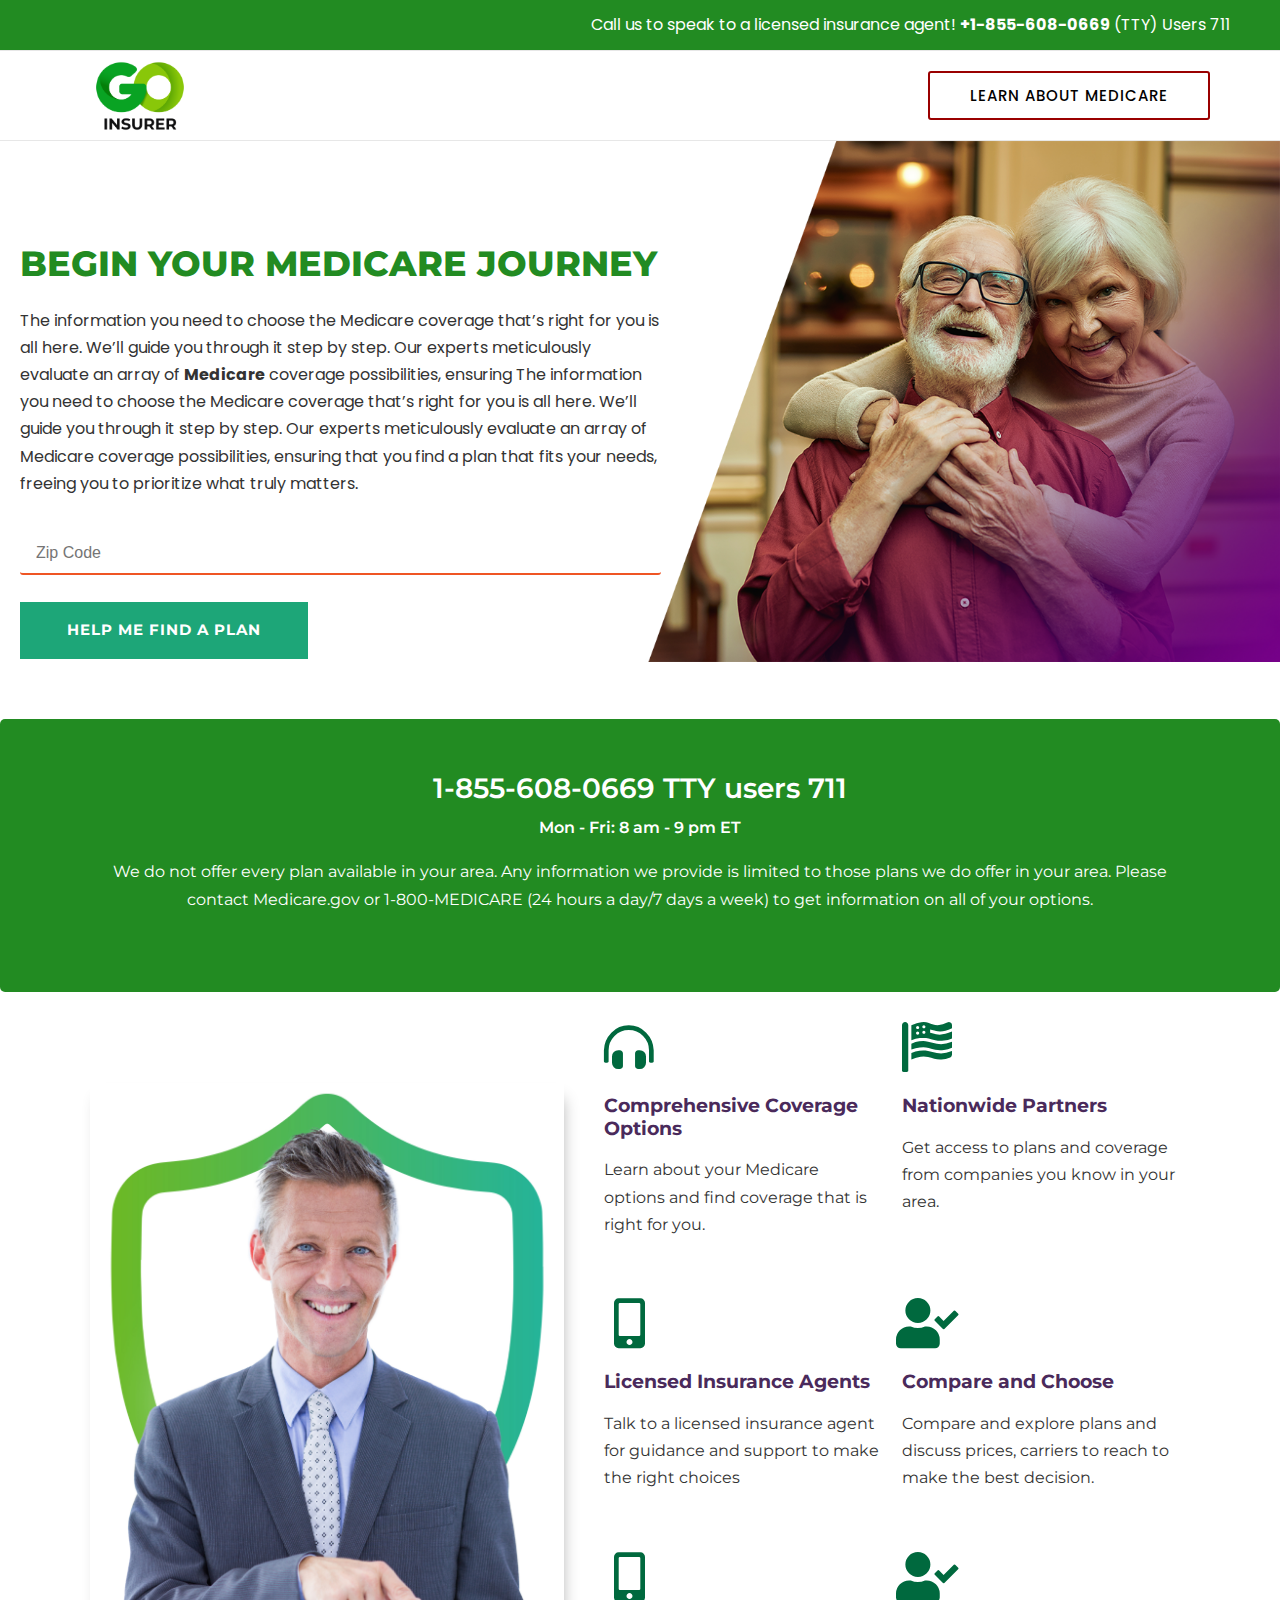
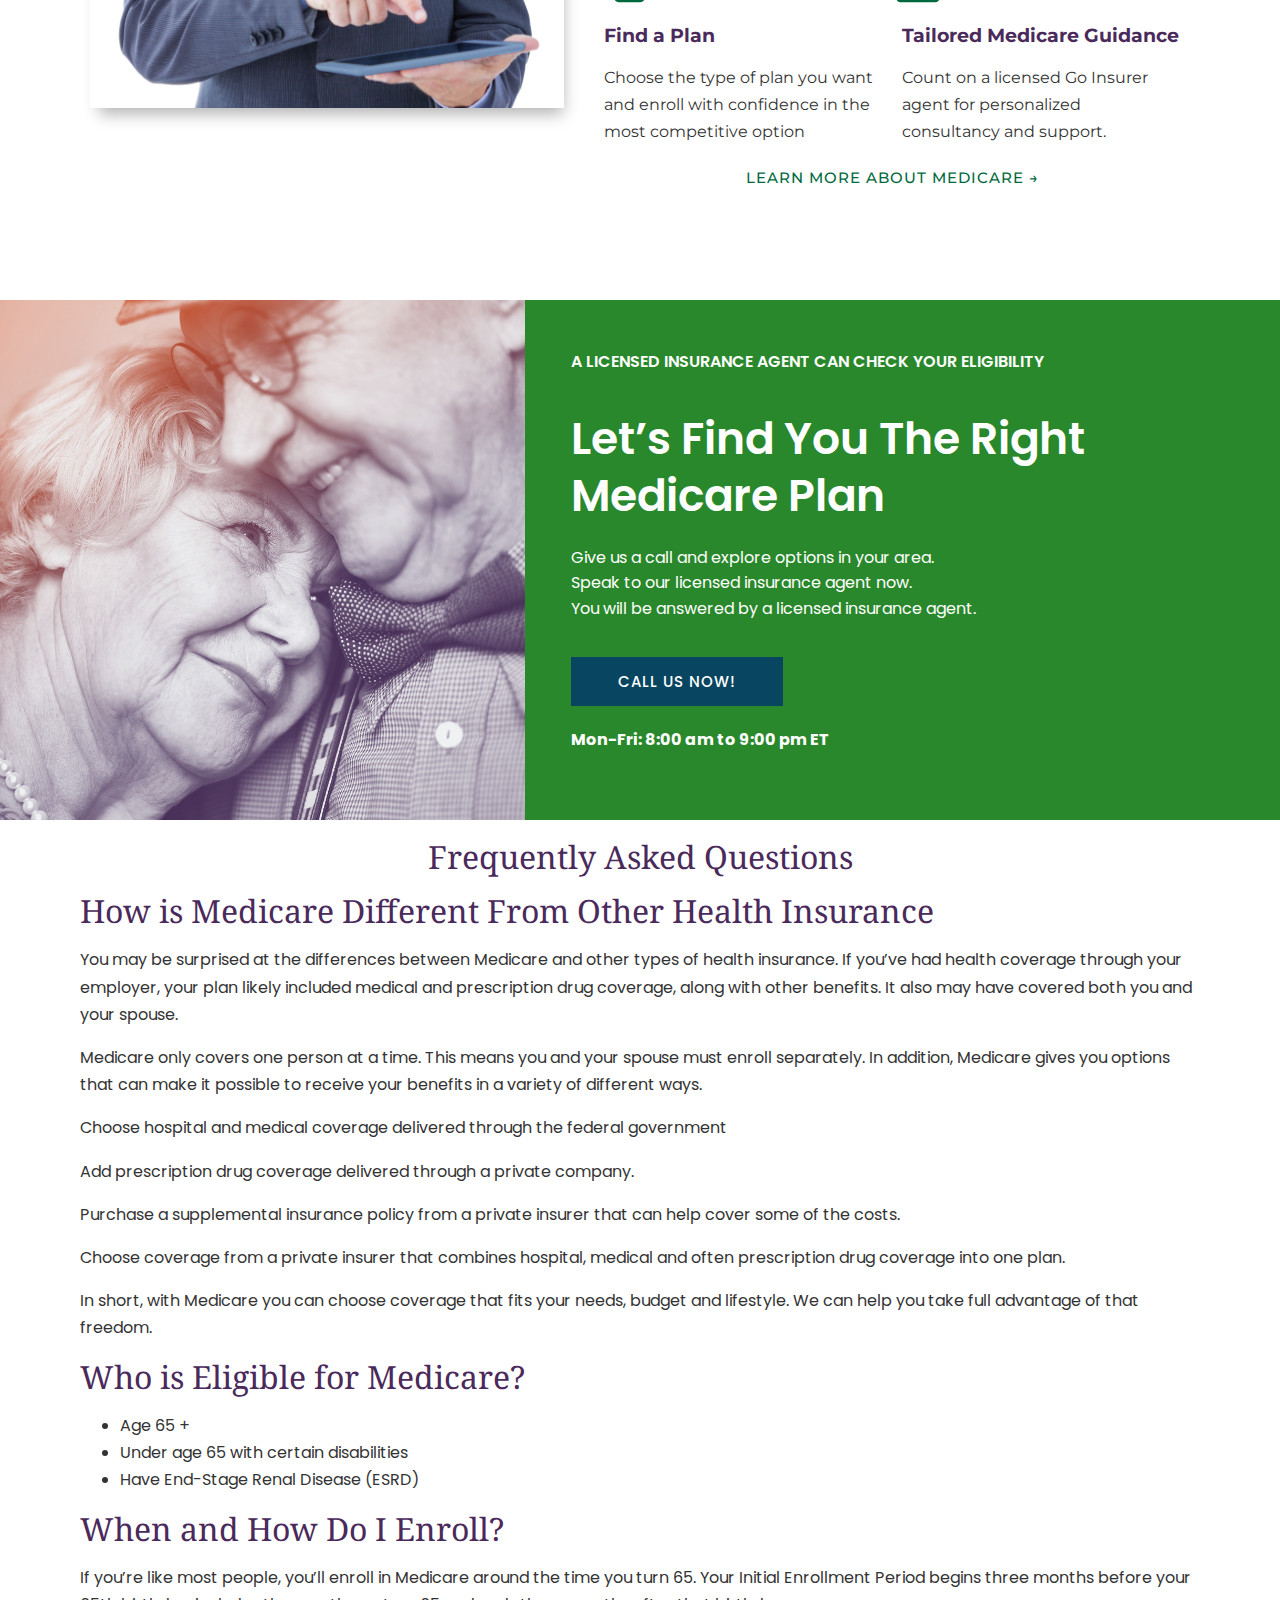
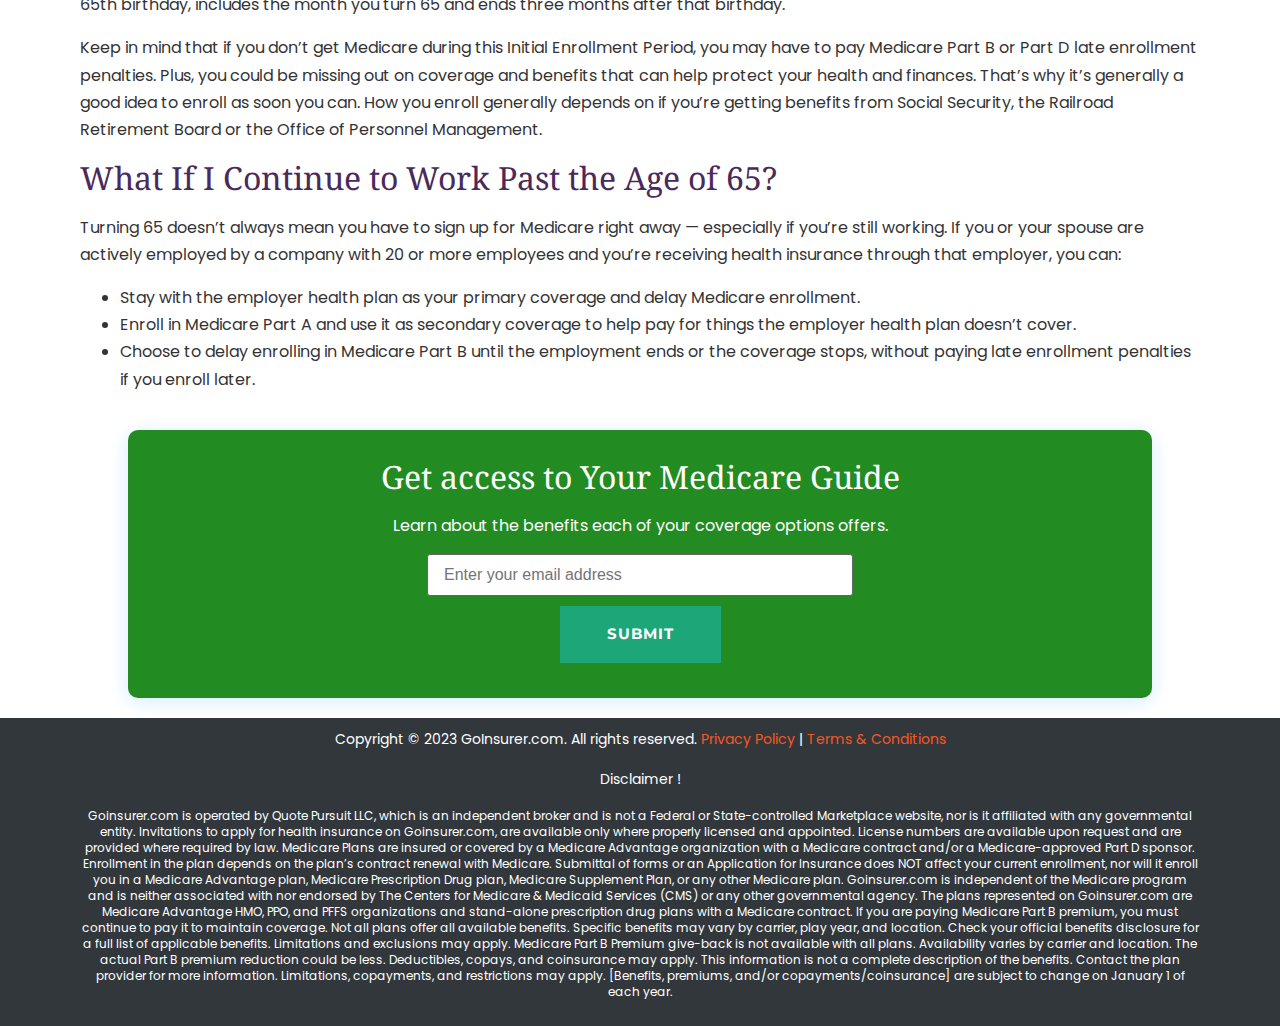
==== index.html @ 1f4acd98 "Go insurer website final version" ====
<!DOCTYPE html>
<html lang="en-US">

<meta http-equiv="content-type" content="text/html;charset=UTF-8" />

<head>
	<meta charset="UTF-8" />
	<meta name="viewport" content="width=device-width, initial-scale=1" />

	<title>GoInsurer.com</title>
	<meta name='robots' content='max-image-preview:large' />

	<style>
		img.wp-smiley,
		img.emoji {
			display: inline !important;
			border: none !important;
			box-shadow: none !important;
			height: 1em !important;
			width: 1em !important;
			margin: 0 0.07em !important;
			vertical-align: -0.1em !important;
			background: none !important;
			padding: 0 !important;
		}
	</style>
	<link rel='stylesheet' id='wp-block-library-css'
		href='wp-includes/css/dist/block-library/style.min9b30.css?ver=6.3.1' media='all' />
	<style id='classic-theme-styles-inline-css'>
		/*! This file is auto-generated */
		.wp-block-button__link {
			color: #fff;
			background-color: #32373c;
			border-radius: 9999px;
			box-shadow: none;
			text-decoration: none;
			padding: calc(.667em + 2px) calc(1.333em + 2px);
			font-size: 1.125em
		}

		.wp-block-file__button {
			background: #32373c;
			color: #fff;
			text-decoration: none
		}
	</style>
	<style id='global-styles-inline-css'>
		body {
			--wp--preset--color--black: #000000;
			--wp--preset--color--cyan-bluish-gray: #abb8c3;
			--wp--preset--color--white: #ffffff;
			--wp--preset--color--pale-pink: #f78da7;
			--wp--preset--color--vivid-red: #cf2e2e;
			--wp--preset--color--luminous-vivid-orange: #ff6900;
			--wp--preset--color--luminous-vivid-amber: #fcb900;
			--wp--preset--color--light-green-cyan: #7bdcb5;
			--wp--preset--color--vivid-green-cyan: #00d084;
			--wp--preset--color--pale-cyan-blue: #8ed1fc;
			--wp--preset--color--vivid-cyan-blue: #0693e3;
			--wp--preset--color--vivid-purple: #9b51e0;
			--wp--preset--gradient--vivid-cyan-blue-to-vivid-purple: linear-gradient(135deg, rgba(6, 147, 227, 1) 0%, rgb(155, 81, 224) 100%);
			--wp--preset--gradient--light-green-cyan-to-vivid-green-cyan: linear-gradient(135deg, rgb(122, 220, 180) 0%, rgb(0, 208, 130) 100%);
			--wp--preset--gradient--luminous-vivid-amber-to-luminous-vivid-orange: linear-gradient(135deg, rgba(252, 185, 0, 1) 0%, rgba(255, 105, 0, 1) 100%);
			--wp--preset--gradient--luminous-vivid-orange-to-vivid-red: linear-gradient(135deg, rgba(255, 105, 0, 1) 0%, rgb(207, 46, 46) 100%);
			--wp--preset--gradient--very-light-gray-to-cyan-bluish-gray: linear-gradient(135deg, rgb(238, 238, 238) 0%, rgb(169, 184, 195) 100%);
			--wp--preset--gradient--cool-to-warm-spectrum: linear-gradient(135deg, rgb(74, 234, 220) 0%, rgb(151, 120, 209) 20%, rgb(207, 42, 186) 40%, rgb(238, 44, 130) 60%, rgb(251, 105, 98) 80%, rgb(254, 248, 76) 100%);
			--wp--preset--gradient--blush-light-purple: linear-gradient(135deg, rgb(255, 206, 236) 0%, rgb(152, 150, 240) 100%);
			--wp--preset--gradient--blush-bordeaux: linear-gradient(135deg, rgb(254, 205, 165) 0%, rgb(254, 45, 45) 50%, rgb(107, 0, 62) 100%);
			--wp--preset--gradient--luminous-dusk: linear-gradient(135deg, rgb(255, 203, 112) 0%, rgb(199, 81, 192) 50%, rgb(65, 88, 208) 100%);
			--wp--preset--gradient--pale-ocean: linear-gradient(135deg, rgb(255, 245, 203) 0%, rgb(182, 227, 212) 50%, rgb(51, 167, 181) 100%);
			--wp--preset--gradient--electric-grass: linear-gradient(135deg, rgb(202, 248, 128) 0%, rgb(113, 206, 126) 100%);
			--wp--preset--gradient--midnight: linear-gradient(135deg, rgb(2, 3, 129) 0%, rgb(40, 116, 252) 100%);
			--wp--preset--font-size--small: 13px;
			--wp--preset--font-size--medium: 20px;
			--wp--preset--font-size--large: 36px;
			--wp--preset--font-size--x-large: 42px;
			--wp--preset--spacing--20: 0.44rem;
			--wp--preset--spacing--30: 0.67rem;
			--wp--preset--spacing--40: 1rem;
			--wp--preset--spacing--50: 1.5rem;
			--wp--preset--spacing--60: 2.25rem;
			--wp--preset--spacing--70: 3.38rem;
			--wp--preset--spacing--80: 5.06rem;
			--wp--preset--shadow--natural: 6px 6px 9px rgba(0, 0, 0, 0.2);
			--wp--preset--shadow--deep: 12px 12px 50px rgba(0, 0, 0, 0.4);
			--wp--preset--shadow--sharp: 6px 6px 0px rgba(0, 0, 0, 0.2);
			--wp--preset--shadow--outlined: 6px 6px 0px -3px rgba(255, 255, 255, 1), 6px 6px rgba(0, 0, 0, 1);
			--wp--preset--shadow--crisp: 6px 6px 0px rgba(0, 0, 0, 1);
		}

		:where(.is-layout-flex) {
			gap: 0.5em;
		}

		:where(.is-layout-grid) {
			gap: 0.5em;
		}

		body .is-layout-flow>.alignleft {
			float: left;
			margin-inline-start: 0;
			margin-inline-end: 2em;
		}

		body .is-layout-flow>.alignright {
			float: right;
			margin-inline-start: 2em;
			margin-inline-end: 0;
		}

		body .is-layout-flow>.aligncenter {
			margin-left: auto !important;
			margin-right: auto !important;
		}

		body .is-layout-constrained>.alignleft {
			float: left;
			margin-inline-start: 0;
			margin-inline-end: 2em;
		}

		body .is-layout-constrained>.alignright {
			float: right;
			margin-inline-start: 2em;
			margin-inline-end: 0;
		}

		body .is-layout-constrained>.aligncenter {
			margin-left: auto !important;
			margin-right: auto !important;
		}

		body .is-layout-constrained> :where(:not(.alignleft):not(.alignright):not(.alignfull)) {
			max-width: var(--wp--style--global--content-size);
			margin-left: auto !important;
			margin-right: auto !important;
		}

		body .is-layout-constrained>.alignwide {
			max-width: var(--wp--style--global--wide-size);
		}

		body .is-layout-flex {
			display: flex;
		}

		body .is-layout-flex {
			flex-wrap: wrap;
			align-items: center;
		}

		body .is-layout-flex>* {
			margin: 0;
		}

		body .is-layout-grid {
			display: grid;
		}

		body .is-layout-grid>* {
			margin: 0;
		}

		:where(.wp-block-columns.is-layout-flex) {
			gap: 2em;
		}

		:where(.wp-block-columns.is-layout-grid) {
			gap: 2em;
		}

		:where(.wp-block-post-template.is-layout-flex) {
			gap: 1.25em;
		}

		:where(.wp-block-post-template.is-layout-grid) {
			gap: 1.25em;
		}

		.has-black-color {
			color: var(--wp--preset--color--black) !important;
		}

		.has-cyan-bluish-gray-color {
			color: var(--wp--preset--color--cyan-bluish-gray) !important;
		}

		.has-white-color {
			color: var(--wp--preset--color--white) !important;
		}

		.has-pale-pink-color {
			color: var(--wp--preset--color--pale-pink) !important;
		}

		.has-vivid-red-color {
			color: var(--wp--preset--color--vivid-red) !important;
		}

		.has-luminous-vivid-orange-color {
			color: var(--wp--preset--color--luminous-vivid-orange) !important;
		}

		.has-luminous-vivid-amber-color {
			color: var(--wp--preset--color--luminous-vivid-amber) !important;
		}

		.has-light-green-cyan-color {
			color: var(--wp--preset--color--light-green-cyan) !important;
		}

		.has-vivid-green-cyan-color {
			color: var(--wp--preset--color--vivid-green-cyan) !important;
		}

		.has-pale-cyan-blue-color {
			color: var(--wp--preset--color--pale-cyan-blue) !important;
		}

		.has-vivid-cyan-blue-color {
			color: var(--wp--preset--color--vivid-cyan-blue) !important;
		}

		.has-vivid-purple-color {
			color: var(--wp--preset--color--vivid-purple) !important;
		}

		.has-black-background-color {
			background-color: var(--wp--preset--color--black) !important;
		}

		.has-cyan-bluish-gray-background-color {
			background-color: var(--wp--preset--color--cyan-bluish-gray) !important;
		}

		.has-white-background-color {
			background-color: var(--wp--preset--color--white) !important;
		}

		.has-pale-pink-background-color {
			background-color: var(--wp--preset--color--pale-pink) !important;
		}

		.has-vivid-red-background-color {
			background-color: var(--wp--preset--color--vivid-red) !important;
		}

		.has-luminous-vivid-orange-background-color {
			background-color: var(--wp--preset--color--luminous-vivid-orange) !important;
		}

		.has-luminous-vivid-amber-background-color {
			background-color: var(--wp--preset--color--luminous-vivid-amber) !important;
		}

		.has-light-green-cyan-background-color {
			background-color: var(--wp--preset--color--light-green-cyan) !important;
		}

		.has-vivid-green-cyan-background-color {
			background-color: var(--wp--preset--color--vivid-green-cyan) !important;
		}

		.has-pale-cyan-blue-background-color {
			background-color: var(--wp--preset--color--pale-cyan-blue) !important;
		}

		.has-vivid-cyan-blue-background-color {
			background-color: var(--wp--preset--color--vivid-cyan-blue) !important;
		}

		.has-vivid-purple-background-color {
			background-color: var(--wp--preset--color--vivid-purple) !important;
		}

		.has-black-border-color {
			border-color: var(--wp--preset--color--black) !important;
		}

		.has-cyan-bluish-gray-border-color {
			border-color: var(--wp--preset--color--cyan-bluish-gray) !important;
		}

		.has-white-border-color {
			border-color: var(--wp--preset--color--white) !important;
		}

		.has-pale-pink-border-color {
			border-color: var(--wp--preset--color--pale-pink) !important;
		}

		.has-vivid-red-border-color {
			border-color: var(--wp--preset--color--vivid-red) !important;
		}

		.has-luminous-vivid-orange-border-color {
			border-color: var(--wp--preset--color--luminous-vivid-orange) !important;
		}

		.has-luminous-vivid-amber-border-color {
			border-color: var(--wp--preset--color--luminous-vivid-amber) !important;
		}

		.has-light-green-cyan-border-color {
			border-color: var(--wp--preset--color--light-green-cyan) !important;
		}

		.has-vivid-green-cyan-border-color {
			border-color: var(--wp--preset--color--vivid-green-cyan) !important;
		}

		.has-pale-cyan-blue-border-color {
			border-color: var(--wp--preset--color--pale-cyan-blue) !important;
		}

		.has-vivid-cyan-blue-border-color {
			border-color: var(--wp--preset--color--vivid-cyan-blue) !important;
		}

		.has-vivid-purple-border-color {
			border-color: var(--wp--preset--color--vivid-purple) !important;
		}

		.has-vivid-cyan-blue-to-vivid-purple-gradient-background {
			background: var(--wp--preset--gradient--vivid-cyan-blue-to-vivid-purple) !important;
		}

		.has-light-green-cyan-to-vivid-green-cyan-gradient-background {
			background: var(--wp--preset--gradient--light-green-cyan-to-vivid-green-cyan) !important;
		}

		.has-luminous-vivid-amber-to-luminous-vivid-orange-gradient-background {
			background: var(--wp--preset--gradient--luminous-vivid-amber-to-luminous-vivid-orange) !important;
		}

		.has-luminous-vivid-orange-to-vivid-red-gradient-background {
			background: var(--wp--preset--gradient--luminous-vivid-orange-to-vivid-red) !important;
		}

		.has-very-light-gray-to-cyan-bluish-gray-gradient-background {
			background: var(--wp--preset--gradient--very-light-gray-to-cyan-bluish-gray) !important;
		}

		.has-cool-to-warm-spectrum-gradient-background {
			background: var(--wp--preset--gradient--cool-to-warm-spectrum) !important;
		}

		.has-blush-light-purple-gradient-background {
			background: var(--wp--preset--gradient--blush-light-purple) !important;
		}

		.has-blush-bordeaux-gradient-background {
			background: var(--wp--preset--gradient--blush-bordeaux) !important;
		}

		.has-luminous-dusk-gradient-background {
			background: var(--wp--preset--gradient--luminous-dusk) !important;
		}

		.has-pale-ocean-gradient-background {
			background: var(--wp--preset--gradient--pale-ocean) !important;
		}

		.has-electric-grass-gradient-background {
			background: var(--wp--preset--gradient--electric-grass) !important;
		}

		.has-midnight-gradient-background {
			background: var(--wp--preset--gradient--midnight) !important;
		}

		.has-small-font-size {
			font-size: var(--wp--preset--font-size--small) !important;
		}

		.has-medium-font-size {
			font-size: var(--wp--preset--font-size--medium) !important;
		}

		.has-large-font-size {
			font-size: var(--wp--preset--font-size--large) !important;
		}

		.has-x-large-font-size {
			font-size: var(--wp--preset--font-size--x-large) !important;
		}

		.wp-block-navigation a:where(:not(.wp-element-button)) {
			color: inherit;
		}

		:where(.wp-block-post-template.is-layout-flex) {
			gap: 1.25em;
		}

		:where(.wp-block-post-template.is-layout-grid) {
			gap: 1.25em;
		}

		:where(.wp-block-columns.is-layout-flex) {
			gap: 2em;
		}

		:where(.wp-block-columns.is-layout-grid) {
			gap: 2em;
		}

		.wp-block-pullquote {
			font-size: 1.5em;
			line-height: 1.6;
		}
	</style>
	<link rel='stylesheet' id='pure-css-css' href='wp-content/plugins/cf7-views/assets/css/pure-min9b30.css?ver=6.3.1'
		media='all' />
	<link rel='stylesheet' id='pure-grid-css-css'
		href='wp-content/plugins/cf7-views/assets/css/grids-responsive-min9b30.css?ver=6.3.1' media='all' />
	<link rel='stylesheet' id='cf7-views-front-css'
		href='wp-content/plugins/cf7-views/assets/css/cf7-views-display9b30.css?ver=6.3.1' media='all' />
	<link rel='stylesheet' id='contact-form-7-css'
		href='wp-content/plugins/contact-form-7/includes/css/stylescfaa.css?ver=5.7.6' media='all' />
	<link rel='stylesheet' id='wpcf7-redirect-script-frontend-css'
		href='wp-content/plugins/wpcf7-redirect/build/css/wpcf7-redirect-frontend.min9b30.css?ver=6.3.1' media='all' />
	<link rel='stylesheet' id='hfe-style-css'
		href='wp-content/plugins/header-footer-elementor/assets/css/header-footer-elementor1f62.css?ver=1.6.13'
		media='all' />
	<link rel='stylesheet' id='elementor-icons-css'
		href='wp-content/plugins/elementor/assets/lib/eicons/css/elementor-icons.min3b94.css?ver=5.18.0' media='all' />
	<link rel='stylesheet' id='elementor-frontend-css'
		href='wp-content/plugins/elementor/assets/css/frontend-lite.mina3be.css?ver=3.11.5' media='all' />
	<link rel='stylesheet' id='swiper-css'
		href='wp-content/plugins/elementor/assets/lib/swiper/v8/css/swiper.min94a4.css?ver=8.4.5' media='all' />
	<link rel='stylesheet' id='elementor-post-175-css'
		href='wp-content/uploads/elementor/css/post-175b3d3.css?ver=1690992407' media='all' />
	<link rel='stylesheet' id='elementor-pro-css'
		href='wp-content/plugins/elementor-pro/assets/css/frontend-lite.minb5ca.css?ver=3.11.4' media='all' />
	<link rel='stylesheet' id='elementor-post-124-css'
		href='wp-content/uploads/elementor/css/post-124f967.css?ver=1695040184' media='all' />
	<link rel='stylesheet' id='hfe-widgets-style-css'
		href='wp-content/plugins/header-footer-elementor/inc/widgets-css/frontend1f62.css?ver=1.6.13' media='all' />
	<link rel='stylesheet' id='elementor-post-20-css'
		href='wp-content/uploads/elementor/css/post-206ed4.css?ver=1691751511' media='all' />
	<link rel='stylesheet' id='elementor-post-217-css'
		href='wp-content/uploads/elementor/css/post-2177d82.css?ver=1691066721' media='all' />
	<link rel='stylesheet' id='uacf7-frontend-style-css'
		href='wp-content/plugins/ultimate-addons-for-contact-form-7/assets/css/uacf7-frontend9b30.css?ver=6.3.1'
		media='all' />
	<link rel='stylesheet' id='hello-elementor-css' href='wp-content/themes/hello-elementor/style.minc141.css?ver=2.6.1'
		media='all' />
	<link rel='stylesheet' id='hello-elementor-theme-style-css'
		href='wp-content/themes/hello-elementor/theme.minc141.css?ver=2.6.1' media='all' />
	<link rel='stylesheet' id='elementor-post-180-css'
		href='wp-content/uploads/elementor/css/post-180b3d3.css?ver=1690992407' media='all' />
	<link rel='stylesheet' id='eael-general-css'
		href='wp-content/plugins/essential-addons-for-elementor-lite/assets/front-end/css/view/general.min9d3a.css?ver=5.6.5'
		media='all' />
	<link rel='stylesheet' id='google-fonts-1-css'
		href='https://fonts.googleapis.com/css?family=Noto+Serif%3A100%2C100italic%2C200%2C200italic%2C300%2C300italic%2C400%2C400italic%2C500%2C500italic%2C600%2C600italic%2C700%2C700italic%2C800%2C800italic%2C900%2C900italic%7CPoppins%3A100%2C100italic%2C200%2C200italic%2C300%2C300italic%2C400%2C400italic%2C500%2C500italic%2C600%2C600italic%2C700%2C700italic%2C800%2C800italic%2C900%2C900italic%7CMontserrat%3A100%2C100italic%2C200%2C200italic%2C300%2C300italic%2C400%2C400italic%2C500%2C500italic%2C600%2C600italic%2C700%2C700italic%2C800%2C800italic%2C900%2C900italic&amp;display=swap&amp;ver=6.3.1'
		media='all' />
	<link rel='stylesheet' id='elementor-icons-shared-0-css'
		href='wp-content/plugins/elementor/assets/lib/font-awesome/css/fontawesome.min52d5.css?ver=5.15.3'
		media='all' />
	<link rel='stylesheet' id='elementor-icons-fa-solid-css'
		href='wp-content/plugins/elementor/assets/lib/font-awesome/css/solid.min52d5.css?ver=5.15.3' media='all' />
	<link rel="preconnect" href="https://fonts.gstatic.com/" crossorigin>

	<script src='wp-includes/js/jquery/jquery.min3088.js?ver=3.7.0' id='jquery-core-js'></script>
	<script src='wp-includes/js/jquery/jquery-migrate.min5589.js?ver=3.4.1' id='jquery-migrate-js'></script>


	<meta name="generator"
		content="Elementor 3.11.5; features: e_dom_optimization, e_optimized_assets_loading, e_optimized_css_loading, a11y_improvements, additional_custom_breakpoints; settings: css_print_method-external, google_font-enabled, font_display-swap">
	<link rel="icon" href="images/iconheader.png" sizes="32x32" />
	<link rel="icon" href="images/iconheader.png" sizes="192x192" />
	<link rel="apple-touch-icon" href="images/iconheader.png" />

</head>

<body
	class="home page-template page-template-elementor_header_footer page page-id-124 wp-custom-logo ehf-header ehf-footer ehf-template-hello-elementor ehf-stylesheet-hello-elementor elementor-default elementor-template-full-width elementor-kit-175 elementor-page elementor-page-124">
	<div id="page" class="hfeed site">

		<header id="masthead" itemscope="itemscope" itemtype="https://schema.org/WPHeader">
			<p class="main-title bhf-hidden" itemprop="headline"><a href="index.html" title="GoInsurer.com"
					rel="home">GoInsurer.com</a></p>
			<div data-elementor-type="wp-post" data-elementor-id="20" class="elementor elementor-20">
				<section
					class="elementor-section elementor-top-section elementor-element elementor-element-5ab5e43b elementor-section-full_width elementor-section-content-middle header-top elementor-hidden-mobile elementor-section-height-default elementor-section-height-default"
					data-id="5ab5e43b" data-element_type="section"
					data-settings="{&quot;background_background&quot;:&quot;gradient&quot;}">
					<div class="elementor-container elementor-column-gap-default">
						<div class="elementor-column elementor-col-100 elementor-top-column elementor-element elementor-element-5ca5579b"
							data-id="5ca5579b" data-element_type="column">
							<div class="elementor-widget-wrap elementor-element-populated">
								<div class="elementor-element elementor-element-357d6d3 elementor-widget elementor-widget-heading"
									data-id="357d6d3" data-element_type="widget" data-widget_type="heading.default">
									<div class="elementor-widget-container">
										<style>
											/*! elementor - v3.11.5 - 14-03-2023 */
											.elementor-heading-title {
												padding: 0;
												margin: 0;
												line-height: 1
											}

											.elementor-widget-heading .elementor-heading-title[class*=elementor-size-]>a {
												color: inherit;
												font-size: inherit;
												line-height: inherit
											}

											.elementor-widget-heading .elementor-heading-title.elementor-size-small {
												font-size: 15px
											}

											.elementor-widget-heading .elementor-heading-title.elementor-size-medium {
												font-size: 19px
											}

											.elementor-widget-heading .elementor-heading-title.elementor-size-large {
												font-size: 29px
											}

											.elementor-widget-heading .elementor-heading-title.elementor-size-xl {
												font-size: 39px
											}

											.elementor-widget-heading .elementor-heading-title.elementor-size-xxl {
												font-size: 59px
											}
										</style>
										<div class="elementor-heading-title elementor-size-default">Call us to speak to
											a licensed insurance agent! <b><a href="tel:+18556080669">+1-855-608-0669
												</a></b> (TTY) Users 711</div>
									</div>
								</div>
							</div>
						</div>
					</div>
				</section>
				<section
					class="elementor-section elementor-top-section elementor-element elementor-element-20a2793 elementor-section-full_width elementor-section-content-middle header-top elementor-hidden-tablet elementor-hidden-desktop elementor-section-height-default elementor-section-height-default"
					data-id="20a2793" data-element_type="section"
					data-settings="{&quot;background_background&quot;:&quot;gradient&quot;}">
					<div class="elementor-container elementor-column-gap-default">
						<div class="elementor-column elementor-col-100 elementor-top-column elementor-element elementor-element-046714c"
							data-id="046714c" data-element_type="column">
							<div class="elementor-widget-wrap elementor-element-populated">
								<div class="elementor-element elementor-element-0877925 elementor-hidden-desktop elementor-widget elementor-widget-heading"
									data-id="0877925" data-element_type="widget" data-widget_type="heading.default">
									<div class="elementor-widget-container">
										<div class="elementor-heading-title elementor-size-default">Call us to speak to
											a licensed insurance agent! </div>
									</div>
								</div>
								<div class="elementor-element elementor-element-11748c0 elementor-hidden-desktop elementor-widget elementor-widget-heading"
									data-id="11748c0" data-element_type="widget" data-widget_type="heading.default">
									<div class="elementor-widget-container">
										<div class="elementor-heading-title elementor-size-default"><b><a
													href="tel:+18556080669">+1-855-608-0669 </a></b> (TTY) Users 711
										</div>
									</div>
								</div>
							</div>
						</div>
					</div>
				</section>
				<section
					class="elementor-section elementor-top-section elementor-element elementor-element-5968083 elementor-hidden-desktop elementor-hidden-tablet elementor-section-boxed elementor-section-height-default elementor-section-height-default"
					data-id="5968083" data-element_type="section">
					<div class="elementor-container elementor-column-gap-default">
						<div class="elementor-column elementor-col-100 elementor-top-column elementor-element elementor-element-34c86c3"
							data-id="34c86c3" data-element_type="column">
							<div class="elementor-widget-wrap elementor-element-populated">
								<div class="elementor-element elementor-element-fd60890 elementor-widget elementor-widget-image"
									data-id="fd60890" data-element_type="widget" data-widget_type="image.default">
									<div class="elementor-widget-container">
										<style>
											/*! elementor - v3.11.5 - 14-03-2023 */
											.elementor-widget-image {
												text-align: center
											}

											.elementor-widget-image a {
												display: inline-block
											}

											.elementor-widget-image a img[src$=".svg"] {
												width: 48px
											}

											.elementor-widget-image img {
												vertical-align: middle;
												display: inline-block
											}
										</style> <a href="goinsurer.com//">
											<img width="150" height="60" src="./images/logo.png"
												class="attachment-large size-large wp-image-1914" alt="" /> </a>
									</div>
								</div>
							</div>
						</div>
					</div>
				</section>
				<section
					class="elementor-section elementor-top-section elementor-element elementor-element-1378166 elementor-hidden-mobile elementor-section-boxed elementor-section-height-default elementor-section-height-default"
					data-id="1378166" data-element_type="section"
					data-settings="{&quot;background_background&quot;:&quot;classic&quot;}">
					<div class="elementor-container elementor-column-gap-default">
						<div class="elementor-column elementor-col-50 elementor-top-column elementor-element elementor-element-8bb439f"
							data-id="8bb439f" data-element_type="column">
							<div class="elementor-widget-wrap elementor-element-populated">
								<div class="elementor-element elementor-element-ad19266 elementor-widget elementor-widget-theme-site-logo elementor-widget-image"
									data-id="ad19266" data-element_type="widget"
									data-widget_type="theme-site-logo.default">
									<div class="elementor-widget-container">
										<a href="index.html">
											<img src="./images/logo.png"
												class="attachment-medium_large size-medium_large wp-image-1914"
												style="width: 180px;height: 70px;" alt="" /> </a>
									</div>
								</div>
							</div>
						</div>
						<div class="elementor-column elementor-col-50 elementor-top-column elementor-element elementor-element-4cf9bcd"
							data-id="4cf9bcd" data-element_type="column">
							<div class="elementor-widget-wrap elementor-element-populated">
								<section
									class="elementor-section elementor-inner-section elementor-element elementor-element-48707f5 elementor-section-full_width elementor-reverse-tablet elementor-reverse-mobile elementor-section-height-default elementor-section-height-default"
									data-id="48707f5" data-element_type="section">
									<div class="elementor-container elementor-column-gap-default">
										<div class="elementor-column elementor-col-100 elementor-inner-column elementor-element elementor-element-a9de5c9"
											data-id="a9de5c9" data-element_type="column">
											<div class="elementor-widget-wrap elementor-element-populated">
												<div class="elementor-element elementor-element-c9d3d39 elementor-align-right elementor-mobile-align-right elementor-widget__width-inherit elementor-widget-mobile__width-inherit elementor-widget elementor-widget-button"
													data-id="c9d3d39" data-element_type="widget"
													data-widget_type="button.default">
													<div class="elementor-widget-container">
														<div class="elementor-button-wrapper">
															<a href="./learn-about-medicare/index.html"
																class="elementor-button-link elementor-button elementor-size-sm"
																role="button">
																<span class="elementor-button-content-wrapper">
																	<span class="elementor-button-text">LEARN ABOUT MEDICARE</span>
																</span>
															</a>
														</div>
													</div>
												</div>
											</div>
										</div>
									</div>
								</section>
							</div>
						</div>
					</div>
				</section>
				<section
					class="elementor-section elementor-top-section elementor-element elementor-element-96b9438 elementor-section-full_width elementor-section-content-middle elementor-hidden-desktop elementor-hidden-tablet elementor-section-height-default elementor-section-height-default"
					data-id="96b9438" data-element_type="section">
					<div class="elementor-container elementor-column-gap-default">
						<div class="elementor-column elementor-col-100 elementor-top-column elementor-element elementor-element-b06dd3b"
							data-id="b06dd3b" data-element_type="column">
							<div class="elementor-widget-wrap elementor-element-populated">
								<div class="elementor-element elementor-element-2c3bd7e elementor-align-justify elementor-mobile-align-justify elementor-widget__width-inherit elementor-widget-mobile__width-inherit elementor-widget elementor-widget-button"
									data-id="2c3bd7e" data-element_type="widget" data-widget_type="button.default">
									<div class="elementor-widget-container">
										<div class="elementor-button-wrapper">
											<a href="./form/index.html"
												class="elementor-button-link elementor-button elementor-size-sm"
												role="button">
												<span class="elementor-button-content-wrapper">
													<span class="elementor-button-text">LEARN ABOUT MEDICARE </span>
												</span>
											</a>
										</div>
									</div>
								</div>
							</div>
						</div>
					</div>
				</section>
			</div>
		</header>

		<div data-elementor-type="wp-page" data-elementor-id="124" class="elementor elementor-124">
			<section
				class="elementor-section elementor-top-section elementor-element elementor-element-528c8f95  elementor-section-boxed elementor-section-height-default elementor-section-height-default bgtop"
				data-id="528c8f95" data-element_type="section"
				data-settings="{&quot;background_background&quot;:&quot;classic&quot;}">
				<div class="elementor-container elementor-column-gap-default">
					<div class="elementor-column elementor-col-50 elementor-top-column elementor-element elementor-element-53121e9a"
						data-id="53121e9a" data-element_type="column">
						<div class="elementor-widget-wrap elementor-element-populated">
							<div class="elementor-element elementor-element-1b8f5bf5 elementor-widget elementor-widget-heading"
								data-id="1b8f5bf5" data-element_type="widget" data-widget_type="heading.default">
								<div class="elementor-widget-container mttop">
									<h2 class="elementor-heading-title elementor-size-default ">Begin Your Medicare
										Journey</h2>
								</div>
							</div>

							<div class="elementor-element elementor-element-9458488 elementor-widget elementor-widget-text-editor"
								data-id="9458488" data-element_type="widget" data-widget_type="text-editor.default">
								<div class="elementor-widget-container">
									<style>
										/*! elementor - v3.11.5 - 14-03-2023 */
										.elementor-widget-text-editor.elementor-drop-cap-view-stacked .elementor-drop-cap {
											background-color: #818a91;
											color: #fff
										}

										.elementor-widget-text-editor.elementor-drop-cap-view-framed .elementor-drop-cap {
											color: #818a91;
											border: 3px solid;
											background-color: transparent
										}

										.elementor-widget-text-editor:not(.elementor-drop-cap-view-default) .elementor-drop-cap {
											margin-top: 8px
										}

										.elementor-widget-text-editor:not(.elementor-drop-cap-view-default) .elementor-drop-cap-letter {
											width: 1em;
											height: 1em
										}

										.elementor-widget-text-editor .elementor-drop-cap {
											float: left;
											text-align: center;
											line-height: 1;
											font-size: 50px
										}

										.elementor-widget-text-editor .elementor-drop-cap-letter {
											display: inline-block
										}
									</style>
									<p style="font-weight: 400;">The information you need to choose the Medicare
										coverage that’s right for you is all here. We’ll guide you through it step by
										step.
										Our experts meticulously evaluate an array of <strong>Medicare</strong> coverage
										possibilities, ensuring The information you need to choose the Medicare coverage that’s right for you is all here. We’ll guide you through it step by step. Our experts meticulously evaluate an array of Medicare coverage possibilities, ensuring that you find a plan that fits your needs, freeing you to prioritize what truly matters.</p>
								</div>
							</div>
							<div class="elementor-element elementor-element-06f4ea3 elementor-widget elementor-widget-shortcode"
								data-id="06f4ea3" data-element_type="widget" data-widget_type="shortcode.default" style="display: block;">
								<div class="elementor-widget-container">
									<div class="elementor-shortcode">
										<div class="wpcf7 no-js" id="wpcf7-f1866-p124-o1" lang="en-US" dir="ltr">
											<div class="screen-reader-response">
												<p role="status" aria-live="polite" aria-atomic="true"></p>
												<ul></ul>
											</div>
											<form action="./form/index.html#form" method="get" class="wpcf7-form init"  >

												<div class="uacf7-form-1866"><span class="wpcf7-form-control-wrap" data-name="zip">
													<input size="40" maxlength="5" minlength="5"
													 class="wpcf7-form-control wpcf7-text wpcf7-validates-as-required Zip"
													  aria-required="true"
													  placeholder="Zip Code" value="" type="text" required  name="zip">
												</span>
												<br>
												<br>
												<input class="elementor-button-text" style="background-color: #1da678 !important;border: 2px solid #1da678;" type="submit" value="Help Me Find A Plan">
												<span class="wpcf7-spinner"></span>
											</div>
	
									
											</form>
						
										</div>
									</div>
								</div>
							</div>

						</div>
					</div>
					<div class="elementor-column elementor-col-50 elementor-top-column elementor-element elementor-element-068214a"
						data-id="068214a" data-element_type="column">
						<div class="elementor-widget-wrap">
						</div>
					</div>
				</div>
			</section>
		
			<section
				class="elementor-section elementor-top-section elementor-element elementor-element-862e95e elementor-section-full_width elementor-section-height-default elementor-section-height-default"
				data-id="862e95e" data-element_type="section"
				data-settings="{&quot;background_background&quot;:&quot;classic&quot;}">
				<div class="elementor-background-overlay"></div>
				<div class="elementor-container elementor-column-gap-default">
					<div class="elementor-column elementor-col-100 elementor-top-column elementor-element elementor-element-32a6d92"
						data-id="32a6d92" data-element_type="column"
						data-settings="{&quot;background_background&quot;:&quot;classic&quot;}">
						<div class="elementor-widget-wrap elementor-element-populated">
							<div class="elementor-element elementor-element-a5bbcaf elementor-widget elementor-widget-heading"
								data-id="a5bbcaf" data-element_type="widget" data-widget_type="heading.default">
								<div class="elementor-widget-container">
									<h4 class="elementor-heading-title elementor-size-default">1-855-608-0669 TTY users 711</h4>
									
								</div>
								<h6 class="elementor-heading-title elementor-size-default" style="margin: 10px;">Mon - Fri: 8 am - 9 pm ET</h6>
								
							</div>
							<div class="elementor-element elementor-element-e3755ce elementor-widget elementor-widget-text-editor"
								data-id="e3755ce" data-element_type="widget" data-widget_type="text-editor.default">
								<div class="elementor-widget-container wt-100" >
									<p style="text-align: center; padding: 1vw 3vw;">We do not offer every plan available in your area. Any information we provide is limited to those plans we do offer in your area. Please contact Medicare.gov or 1-800-MEDICARE (24 hours a day/7 days a week) to get information on all of your options.
									</p>
								</div>
							</div>
						</div>
					</div>
				</div>
			</section>
			<section
				class="elementor-section elementor-top-section elementor-element elementor-element-6e0a55fd elementor-section-boxed elementor-section-height-default elementor-section-height-default " 
				data-id="6e0a55fd" data-element_type="section"
				data-settings="{&quot;background_background&quot;:&quot;gradient&quot;}">
				<div class="elementor-container elementor-column-gap-default">
					<div class="elementor-column elementor-col-50 elementor-top-column elementor-element elementor-element-71f15bfc"
						data-id="71f15bfc" data-element_type="column">
						<div class="elementor-widget-wrap elementor-element-populated">
							<div class="elementor-element elementor-element-6a1ddd8 elementor-hidden-mobile elementor-widget elementor-widget-image"
								data-id="6a1ddd8" data-element_type="widget" data-widget_type="image.default">
								<div class="elementor-widget-container">
									<img decoding="async" loading="lazy" width="1943" height="2560"
										src="./images/profile.jpg" class="attachment-full size-full wp-image-1988"
										alt="" sizes="(max-width: 1943px) 100vw, 1943px" />
								</div>
							</div>
						</div>
					</div>
					<div class="elementor-column elementor-col-50 elementor-top-column elementor-element elementor-element-2dd74d09"
						data-id="2dd74d09" data-element_type="column">
						<div class="elementor-widget-wrap elementor-element-populated">
							<section
								class="elementor-section elementor-inner-section elementor-element elementor-element-1a02f13 elementor-hidden-mobile elementor-section-boxed elementor-section-height-default elementor-section-height-default"
								data-id="1a02f13" data-element_type="section">
								<div class="elementor-container elementor-column-gap-default">
									<div class="elementor-column elementor-col-50 elementor-inner-column elementor-element elementor-element-1d529a2"
										data-id="1d529a2" data-element_type="column">
										<div class="elementor-widget-wrap elementor-element-populated">
											<div class="elementor-element elementor-element-eaa18d4 elementor-position-top elementor-view-default elementor-mobile-position-top elementor-vertical-align-top elementor-widget elementor-widget-icon-box"
												data-id="eaa18d4" data-element_type="widget"
												data-widget_type="icon-box.default">
												<div class="elementor-widget-container">
													<link rel="stylesheet"
														href="wp-content/plugins/elementor/assets/css/widget-icon-box.min.css">
													<div class="elementor-icon-box-wrapper">
														<div class="elementor-icon-box-icon">
															<span class="elementor-icon elementor-animation-">
																<i aria-hidden="true" class="fas fa-headphones-alt"></i>
															</span>
														</div>
														<div class="elementor-icon-box-content">
															<h3 class="elementor-icon-box-title">
																<span>
																	Comprehensive Coverage Options </span>
															</h3>
															<p class="elementor-icon-box-description">
																Learn about your Medicare options and find coverage that is right for you. </p>
														</div>
													</div>
												</div>
											</div>
										</div>
									</div>
									<div class="elementor-column elementor-col-50 elementor-inner-column elementor-element elementor-element-4f78dd3"
										data-id="4f78dd3" data-element_type="column">
										<div class="elementor-widget-wrap elementor-element-populated">
											<div class="elementor-element elementor-element-fb2649a elementor-position-top elementor-view-default elementor-mobile-position-top elementor-vertical-align-top elementor-widget elementor-widget-icon-box"
												data-id="fb2649a" data-element_type="widget"
												data-widget_type="icon-box.default">
												<div class="elementor-widget-container">
													<div class="elementor-icon-box-wrapper">
														<div class="elementor-icon-box-icon">
															<span class="elementor-icon elementor-animation-">
																<i aria-hidden="true" class="fas fa-flag-usa"></i>
															</span>
														</div>
														<div class="elementor-icon-box-content">
															<h3 class="elementor-icon-box-title">
																<span>
																	Nationwide Partners </span>
															</h3>
															<p class="elementor-icon-box-description">
																Get access to plans and coverage from companies you know in your area. </p>
														</div>
													</div>
												</div>
											</div>
										</div>
									</div>
								</div>
							</section>
							<section
								class="elementor-section elementor-inner-section elementor-element elementor-element-d23b5a9 elementor-hidden-desktop elementor-hidden-tablet elementor-section-boxed elementor-section-height-default elementor-section-height-default"
								data-id="d23b5a9" data-element_type="section">
								<div class="elementor-container elementor-column-gap-default">
									<div class="elementor-column elementor-col-50 elementor-inner-column elementor-element elementor-element-0bd1730"
										data-id="0bd1730" data-element_type="column">
										<div class="elementor-widget-wrap elementor-element-populated">
											<div class="elementor-element elementor-element-8cc3fea elementor-position-top elementor-mobile-position-left elementor-view-default elementor-vertical-align-top elementor-widget elementor-widget-icon-box"
												data-id="8cc3fea" data-element_type="widget"
												data-widget_type="icon-box.default">
												<div class="elementor-widget-container">
													<div class="elementor-icon-box-wrapper">
														<div class="elementor-icon-box-icon">
															<span class="elementor-icon elementor-animation-">
																<i aria-hidden="true" class="fas fa-headphones-alt"></i>
															</span>
														</div>
														<div class="elementor-icon-box-content">
															<h3 class="elementor-icon-box-title">
																<span>
																	Licensed Insurance Agents </span>
															</h3>
															<p class="elementor-icon-box-description">
																Talk to a licensed insurance agent for guidance and support to make the right choices</p>
														</div>
													</div>
												</div>
											</div>
										</div>
									</div>
									<div class="elementor-column elementor-col-50 elementor-inner-column elementor-element elementor-element-a187d84"
										data-id="a187d84" data-element_type="column">
										<div class="elementor-widget-wrap elementor-element-populated">
											<div class="elementor-element elementor-element-fb897da elementor-position-top elementor-mobile-position-left elementor-view-default elementor-vertical-align-top elementor-widget elementor-widget-icon-box"
												data-id="fb897da" data-element_type="widget"
												data-widget_type="icon-box.default">
												<div class="elementor-widget-container">
													<div class="elementor-icon-box-wrapper">
														<div class="elementor-icon-box-icon">
															<span class="elementor-icon elementor-animation-">
																<i aria-hidden="true" class="fas fa-flag-usa"></i>
															</span>
														</div>
														<div class="elementor-icon-box-content">
															<h3 class="elementor-icon-box-title">
																<span>
																	Compare and Choose  </span>
															</h3>
															<p class="elementor-icon-box-description">
																Compare and explore plans and discuss prices, carriers to reach to make the best decision </p>
														</div>
													</div>
												</div>
											</div>
										</div>
									</div>
								</div>
							</section>
							<section
								class="elementor-section elementor-inner-section elementor-element elementor-element-dec6642 elementor-hidden-mobile elementor-section-boxed elementor-section-height-default elementor-section-height-default"
								data-id="dec6642" data-element_type="section">
								<div class="elementor-container elementor-column-gap-default">
									<div class="elementor-column elementor-col-50 elementor-inner-column elementor-element elementor-element-cb1b341"
										data-id="cb1b341" data-element_type="column">
										<div class="elementor-widget-wrap elementor-element-populated">
											<div class="elementor-element elementor-element-9c35211 elementor-position-top elementor-view-default elementor-mobile-position-top elementor-vertical-align-top elementor-widget elementor-widget-icon-box"
												data-id="9c35211" data-element_type="widget"
												data-widget_type="icon-box.default">
												<div class="elementor-widget-container">
													<div class="elementor-icon-box-wrapper">
														<div class="elementor-icon-box-icon">
															<span class="elementor-icon elementor-animation-">
																<i aria-hidden="true" class="fas fa-mobile-alt"></i>
															</span>
														</div>
														<div class="elementor-icon-box-content">
															<h3 class="elementor-icon-box-title">
																<span>
																	Licensed Insurance Agents</span>
															</h3>
															<p class="elementor-icon-box-description">
																Talk to a licensed insurance agent for guidance and support to make the right choices</p>
														</div>
													</div>
												</div>
											</div>
										</div>
									</div>
									<div class="elementor-column elementor-col-50 elementor-inner-column elementor-element elementor-element-009c4ca"
										data-id="009c4ca" data-element_type="column">
										<div class="elementor-widget-wrap elementor-element-populated">
											<div class="elementor-element elementor-element-5115999 elementor-position-top elementor-view-default elementor-mobile-position-top elementor-vertical-align-top elementor-widget elementor-widget-icon-box"
												data-id="5115999" data-element_type="widget"
												data-widget_type="icon-box.default">
												<div class="elementor-widget-container">
													<div class="elementor-icon-box-wrapper">
														<div class="elementor-icon-box-icon">
															<span class="elementor-icon elementor-animation-">
																<i aria-hidden="true" class="fas fa-user-check"></i>
															</span>
														</div>
														<div class="elementor-icon-box-content">
															<h3 class="elementor-icon-box-title">
																<span>
																	Compare and Choose </span>
															</h3>
															<p class="elementor-icon-box-description">
																Compare and explore plans and discuss prices, carriers to reach to make the best decision.</p>
														</div>
													</div>
												</div>
											</div>
										</div>
									</div>
								</div>
							</section>
							<section
								class="elementor-section elementor-inner-section elementor-element elementor-element-ec99e4d elementor-hidden-tablet elementor-section-boxed elementor-section-height-default elementor-section-height-default"
								data-id="ec99e4d" data-element_type="section">
								<div class="elementor-container elementor-column-gap-default">
									<div class="elementor-column elementor-col-50 elementor-inner-column elementor-element elementor-element-26bfe2d"
										data-id="26bfe2d" data-element_type="column">
										<div class="elementor-widget-wrap elementor-element-populated">
											<div class="elementor-element elementor-element-d84c582 elementor-position-top elementor-mobile-position-left elementor-view-default elementor-vertical-align-top elementor-widget elementor-widget-icon-box"
												data-id="d84c582" data-element_type="widget"
												data-widget_type="icon-box.default">
												<div class="elementor-widget-container">
													<div class="elementor-icon-box-wrapper">
														<div class="elementor-icon-box-icon">
															<span class="elementor-icon elementor-animation-">
																<i aria-hidden="true" class="fas fa-mobile-alt"></i>
															</span>
														</div>
														<div class="elementor-icon-box-content">
															<h3 class="elementor-icon-box-title">
																<span>
																	Find a Plan</span>
															</h3>
															<p class="elementor-icon-box-description">
																Choose the type of plan you want and enroll with confidence in the most competitive option
															</p>
														</div>
													</div>
												</div>
											</div>
										</div>
									</div>
									<div class="elementor-column elementor-col-50 elementor-inner-column elementor-element elementor-element-4ddbe36"
										data-id="4ddbe36" data-element_type="column">
										<div class="elementor-widget-wrap elementor-element-populated">
											<div class="elementor-element elementor-element-db46369 elementor-position-top elementor-mobile-position-left elementor-view-default elementor-vertical-align-top elementor-widget elementor-widget-icon-box"
												data-id="db46369" data-element_type="widget"
												data-widget_type="icon-box.default">
												<div class="elementor-widget-container">
													<div class="elementor-icon-box-wrapper">
														<div class="elementor-icon-box-icon">
															<span class="elementor-icon elementor-animation-">
																<i aria-hidden="true" class="fas fa-user-check"></i>
															</span>
														</div>
														<div class="elementor-icon-box-content">
															<h3 class="elementor-icon-box-title">
																<span>
																	Tailored Medicare Guidance </span>
															</h3>
															<p class="elementor-icon-box-description">
																Count on a licensed Go Insurer agent for personalized consultancy and support. </p>
														</div>
													</div>
												</div>
											</div>
										</div>
									</div>
								</div>
							</section>
							<div class="elementor-element elementor-element-b586a45 elementor-widget__width-auto elementor-widget elementor-widget-button"
								data-id="b586a45" data-element_type="widget" data-widget_type="button.default">
								<div class="elementor-widget-container">
									<div class="elementor-button-wrapper">
										<a href="./learn-about-medicare/index.html" class="elementor-button-link elementor-button elementor-size-xs"
											role="button">
											<span class="elementor-button-content-wrapper">
												<span class="elementor-button-text">Learn More About Medicare 
													→</span>
											</span>
										</a>
									</div>
								</div>
							</div>
						</div>
					</div>
				</div>
			</section>
			<section
				class="elementor-section elementor-top-section elementor-element elementor-element-99acf8a elementor-hidden-mobile elementor-section-boxed elementor-section-height-default elementor-section-height-default"
				data-id="99acf8a" data-element_type="section"
				data-settings="{&quot;background_background&quot;:&quot;classic&quot;}">
				<div class="elementor-background-overlay"></div>
				<div class="elementor-container elementor-column-gap-default">
					<div class="elementor-column elementor-col-50 elementor-top-column elementor-element elementor-element-e48cea2"
						data-id="e48cea2" data-element_type="column">
						<div class="elementor-widget-wrap">
						</div>
					</div>
					<div class="elementor-column elementor-col-50 elementor-top-column elementor-element elementor-element-db16d0c"
						data-id="db16d0c" data-element_type="column">
						<div class="elementor-widget-wrap elementor-element-populated">
							<div class="elementor-element elementor-element-eacf235 elementor-hidden-mobile elementor-widget elementor-widget-text-editor"
								data-id="eacf235" data-element_type="widget" data-widget_type="text-editor.default">
								<div class="elementor-widget-container">
									<p style="text-align: left;">A licensed insurance agent can check your eligibility
									</p>
								</div>
							</div>
							<div class="elementor-element elementor-element-ef46e1b elementor-widget elementor-widget-heading"
								data-id="ef46e1b" data-element_type="widget" data-widget_type="heading.default">
								<div class="elementor-widget-container">
									<h2 class="elementor-heading-title elementor-size-default">Let’s find you the right
										Medicare Plan</h2>
								</div>
							</div>
							<div class="elementor-element elementor-element-1968f83 elementor-hidden-mobile elementor-widget elementor-widget-text-editor"
								data-id="1968f83" data-element_type="widget" data-widget_type="text-editor.default">
								<div class="elementor-widget-container">
									<p style="text-align: left;">Give us a call and explore options in your area.<br>
										Speak to our licensed insurance agent now. <br>You will be answered by a
										licensed insurance agent.</p>
								</div>
							</div>
							<div class="elementor-element elementor-element-79ca9aa button-footer elementor-align-left elementor-mobile-align-left elementor-hidden-tablet elementor-hidden-mobile elementor-widget elementor-widget-button"
								data-id="79ca9aa" data-element_type="widget" data-widget_type="button.default">
								<div class="elementor-widget-container">
									<div class="elementor-button-wrapper">
										<a href="tel:+18556080669"
											class="elementor-button-link elementor-button elementor-size-sm"
											role="button"
											style="background-color: #074560 !important; border: 2px solid #074560;">
											<span class="elementor-button-content-wrapper">
												<span class="elementor-button-text">Call Us Now!</span>
											</span>
										</a>
									</div>
								</div>
							</div>
							<div class="elementor-element elementor-element-79ce64e elementor-hidden-mobile elementor-widget elementor-widget-text-editor"
								data-id="79ce64e" data-element_type="widget" data-widget_type="text-editor.default">
								<div class="elementor-widget-container">
									<p style="text-align: left;"><span style="color: #ffffff;"><strong>Mon-Fri: 8:00 am
												to 9:00 pm ET</strong></span></p>
								</div>
							</div>
						</div>
					</div>
				</div>
			</section>
			<section
				class="elementor-section elementor-top-section elementor-element elementor-element-e13dd9b elementor-hidden-desktop elementor-hidden-tablet elementor-section-boxed elementor-section-height-default elementor-section-height-default"
				data-id="e13dd9b" data-element_type="section"
				data-settings="{&quot;background_background&quot;:&quot;classic&quot;}">
				<div class="elementor-background-overlay"></div>
				<div class="elementor-container elementor-column-gap-default">
					<div class="elementor-column elementor-col-100 elementor-top-column elementor-element elementor-element-4d48d4f"
						data-id="4d48d4f" data-element_type="column">
						<div class="elementor-widget-wrap elementor-element-populated">
							<div class="elementor-element elementor-element-2dda4b6 elementor-hidden-desktop elementor-hidden-tablet elementor-widget elementor-widget-text-editor"
								data-id="2dda4b6" data-element_type="widget" data-widget_type="text-editor.default">
								<div class="elementor-widget-container">
									<p style="text-align: center;">A licensed insurance agent can check your eligibility
									</p>
								</div>
							</div>
							<div class="elementor-element elementor-element-2158948 elementor-widget elementor-widget-heading"
								data-id="2158948" data-element_type="widget" data-widget_type="heading.default">
								<div class="elementor-widget-container">
									<h2 class="elementor-heading-title elementor-size-default">Let’s find you the right
										Medicare Plan</h2>
								</div>
							</div>
							<div class="elementor-element elementor-element-401d669 elementor-hidden-desktop elementor-hidden-tablet elementor-widget elementor-widget-text-editor"
								data-id="401d669" data-element_type="widget" data-widget_type="text-editor.default">
								<div class="elementor-widget-container">
									<ul>
										<li style="text-align: left;">Give us a call and explore options in your area.
										</li>
										<li style="text-align: left;">Speak to our licensed insurance agent now.</li>
										<li style="text-align: left;">You will be answered by a licensed insurance
											agent.</li>
									</ul>
								</div>
							</div>
							<div class="elementor-element elementor-element-222c086 button-footer elementor-align-left elementor-mobile-align-center elementor-hidden-tablet elementor-hidden-desktop elementor-widget elementor-widget-button"
								data-id="222c086" data-element_type="widget" data-widget_type="button.default">
								<div class="elementor-widget-container">
									<div class="elementor-button-wrapper">
										<a href="tel:+18556080669"
											class="elementor-button-link elementor-button elementor-size-sm"
											role="button">
											<span class="elementor-button-content-wrapper">
												<span class="elementor-button-text">Call Us Now!</span>
											</span>
										</a>
									</div>
								</div>
							</div>
							<div class="elementor-element elementor-element-ccb24fd elementor-hidden-desktop elementor-hidden-tablet elementor-widget elementor-widget-text-editor"
								data-id="ccb24fd" data-element_type="widget" data-widget_type="text-editor.default">
								<div class="elementor-widget-container">
									<p style="text-align: center;"><span style="color: #ffffff;"><strong>Mon-Fri: 8:00am
												to 9:00 pm ET</strong></span></p>
								</div>
							</div>
						</div>
					</div>
				</div>
			</section>
		
			<section
				class="elementor-section elementor-top-section elementor-element elementor-element-2230e99 elementor-section-boxed elementor-section-height-default elementor-section-height-default"
				data-id="2230e99" data-element_type="section">
				<div class="elementor-container elementor-column-gap-default">
					<div class="elementor-column elementor-col-100 elementor-top-column elementor-element elementor-element-413cb950"
						data-id="413cb950" data-element_type="column">
						<div class="elementor-widget-wrap elementor-element-populated">
							<div class="elementor-element elementor-element-4f95e925 elementor-widget elementor-widget-text-editor"
								data-id="4f95e925" data-element_type="widget" data-widget_type="text-editor.default">
								<div class="elementor-widget-container">
									<style>
										/*! elementor - v3.11.5 - 14-03-2023 */
										.elementor-widget-text-editor.elementor-drop-cap-view-stacked .elementor-drop-cap {
											background-color: #818a91;
											color: #fff
										}

										.elementor-widget-text-editor.elementor-drop-cap-view-framed .elementor-drop-cap {
											color: #818a91;
											border: 3px solid;
											background-color: transparent
										}

										.elementor-widget-text-editor:not(.elementor-drop-cap-view-default) .elementor-drop-cap {
											margin-top: 8px
										}

										.elementor-widget-text-editor:not(.elementor-drop-cap-view-default) .elementor-drop-cap-letter {
											width: 1em;
											height: 1em
										}

										.elementor-widget-text-editor .elementor-drop-cap {
											float: left;
											text-align: center;
											line-height: 1;
											font-size: 50px
										}

										.elementor-widget-text-editor .elementor-drop-cap-letter {
											display: inline-block
										}
									</style>
									<div
										class="group w-full text-gray-800 dark:text-gray-100 border-b border-black/10 dark:border-gray-900/50 bg-gray-50 dark:bg-[#444654]">
										<div
											class="text-base gap-4 md:gap-6 md:max-w-2xl lg:max-w-2xl xl:max-w-3xl p-4 md:py-6 flex lg:px-0 m-auto">
											<div
												class="relative flex w-[calc(100%-50px)] flex-col gap-1 md:gap-3 lg:w-[calc(100%-115px)]">
												<div class="flex flex-grow flex-col gap-3">
													<h3 style="text-align: center;">Frequently Asked Questions</h3>
													<div
														class="min-h-[20px] flex flex-col items-start gap-4 whitespace-pre-wrap">
														
														<div
															class="markdown prose w-full break-words dark:prose-invert light">

															<h3>How is Medicare Different From Other Health Insurance
															</h3>
															<p>You may be surprised at the differences between Medicare
																and other types of health insurance. If you’ve had
																health coverage through your employer, your plan likely
																included medical and prescription drug coverage, along
																with other benefits. It also may have covered both you
																and your spouse.</p>
															<p>Medicare only covers one person at a time. This means you
																and your spouse must enroll separately. In addition,
																Medicare gives you options that can make it possible to
																receive your benefits in a variety of different ways.
															</p>

															<p>Choose hospital and medical coverage delivered through
																the federal government</p>
															<p>
																Add prescription drug coverage delivered through a
																private company.
															</p>
															<p>
																Purchase a supplemental insurance policy from a private
																insurer that can help cover some of the costs.
															</p>
															<p>
																Choose coverage from a private insurer that combines
																hospital, medical and often prescription drug coverage
																into one plan.
															</p>
															<p>In short, with Medicare you can choose coverage that fits
																your needs, budget and lifestyle. We can help you take
																full advantage of that freedom.
															</p>

															
															<h3>Who is Eligible for Medicare?</h3>
															<p>
															<ul>
																<li>Age 65 +</li>

																<li>Under age 65 with certain disabilities</li>
																<li>Have End-Stage Renal Disease (ESRD)</li>

															</ul>
															</p>
															<h3>When and How Do I Enroll?
															</h3>
															<p>If you’re like most people, you’ll enroll in Medicare
																around the time you turn 65. Your Initial Enrollment
																Period begins three months
																before your 65th birthday, includes the month you turn
																65 and ends three months after that birthday.</p>

															<p>Keep in mind that if you don’t get Medicare during this
																Initial Enrollment Period, you may have to pay Medicare
																Part B or Part D late enrollment penalties. Plus, you
																could be missing out on coverage and benefits that can
																help protect your health and finances. That’s why it’s
																generally a good idea to enroll as soon you can. How you
																enroll generally depends on if you’re getting benefits
																from Social Security, the Railroad Retirement Board or
																the Office of Personnel Management.</p>

																<h3>What If I Continue to Work Past the Age of 65?
																</h3>
																<p>Turning 65 doesn’t always mean you have to sign up for Medicare right away — especially if you’re still working. If you or your spouse are actively employed by a company with 20 or more employees and you’re receiving health insurance through that employer, you can:</p>
	<ul>
		<li>Stay with the employer health plan as your primary coverage and delay Medicare enrollment.</li>
		<li>Enroll in Medicare Part A and use it as secondary coverage to help pay for things the employer health plan doesn’t cover.</li>
		<li>Choose to delay enrolling in Medicare Part B until the employment ends or the coverage stops, without paying late enrollment penalties if you enroll later.</li>


	</ul>
													</div>
													</div>
												</div>
												<div class="flex justify-between">
													<div
														class="text-gray-400 flex self-end lg:self-center justify-center mt-2 gap-3 md:gap-4 lg:gap-1 lg:absolute lg:top-0 lg:translate-x-full lg:right-0 lg:mt-0 lg:pl-2 visible">
														&nbsp;</div>
												</div>
											</div>
										</div>
									</div>
								</div>
							</div>
						</div>
					</div>
				</div>
			</section>

		</div>
<div class="outer">
		<div class="subscribe">
			<h3 class="subscribe__title" style="color: #fff;">Get access to Your Medicare Guide</h3>
			<p class="subscribe__copy" style="color: #fff;">Learn about the benefits each of your coverage options offers.</p>
			<div class="form" style="text-align:center">
				<form method="post" action="./emailsubscribe.php">
				<input type="email" class="form__email" name="emailsub" placeholder="Enter your email address" style="display: inline-block;"  required/>
				<input class="elementor-button-text" style="background-color: #1da678 !important;border: 2px solid #1da678;margin: 10px;" type="submit" value="Submit">
			</form>
			</div>

		</div>
	</div>
		<footer itemtype="https://schema.org/WPFooter" itemscope="itemscope" id="colophon" role="contentinfo">
			<div class='footer-width-fixer'>
				<div data-elementor-type="wp-post" data-elementor-id="217" class="elementor elementor-217">
					<section style="background-color: #32373c;color: #fff;"
						class="elementor-section elementor-top-section elementor-element elementor-element-633031c5 elementor-section-boxed elementor-section-height-default elementor-section-height-default"
						data-id="633031c5" data-element_type="section">
						<div class="elementor-container elementor-column-gap-default">
							<div class="elementor-column elementor-col-100 elementor-top-column elementor-element elementor-element-6cba68c6"
								data-id="6cba68c6" data-element_type="column">
								<div class="elementor-widget-wrap elementor-element-populated">
									<div class="elementor-element elementor-element-44296f7 elementor-widget elementor-widget-text-editor"
										data-id="44296f7" data-element_type="widget"
										data-widget_type="text-editor.default">
										<div class="elementor-widget-container">
											<p style="text-align: center;color: #fff;" >Copyright © 2023 GoInsurer.com. All rights
												reserved. <a class="legalfooterlink" role="link"
													href="privacy-policy/index.html">Privacy Policy</a> | <a
													class="legalfooterlink" role="link"
													href="terms-and-conditions/index.html">Terms &amp; Conditions</a></p>
													<p style="color: #fff;">Disclaimer !</p>
													<p style="font-size: 12px;line-height: 16px;color: #fff;">
Goinsurer.com is operated by Quote Pursuit LLC, which is an independent broker and is not a Federal or State-controlled Marketplace website, nor is it affiliated with any governmental entity. Invitations to apply for health insurance on Goinsurer.com, are available only where properly licensed and appointed. License numbers are available upon request and are provided where required by law. Medicare Plans are insured or covered by a Medicare Advantage organization with a Medicare contract and/or a Medicare-approved Part D sponsor. Enrollment in the plan depends on the plan’s contract renewal with Medicare.
Submittal of forms or an Application for Insurance does NOT affect your current enrollment, nor will it enroll you in a Medicare Advantage plan, Medicare Prescription Drug plan, Medicare Supplement Plan, or any other Medicare plan. Goinsurer.com is independent of the Medicare program and is neither associated with nor endorsed by The Centers for Medicare & Medicaid Services (CMS) or any other governmental agency. The plans represented on Goinsurer.com are Medicare Advantage HMO, PPO, and PFFS organizations and stand-alone prescription drug plans with a Medicare contract. If you are paying Medicare Part B premium, you must continue to pay it to maintain coverage. Not all plans offer all available benefits. Specific benefits may vary by carrier, play year, and location. Check your official benefits disclosure for a full list of applicable benefits. Limitations and exclusions may apply. Medicare Part B Premium give-back is not available with all plans. Availability varies by carrier and location. The actual Part B premium reduction could be less. Deductibles, copays, and coinsurance may apply.
This information is not a complete description of the benefits. Contact the plan provider for more information. Limitations, copayments, and restrictions may apply. [Benefits, premiums, and/or copayments/coinsurance] are subject to change on January 1 of each year.

													</p>
										</div>
									</div>
								</div>
							</div>
						</div>
					</section>
				</div>
			</div>
		</footer>
	</div><!-- #page -->

	<script
		src='wp-content/plugins/essential-addons-for-elementor-lite/assets/front-end/js/view/general.min9d3a.js?ver=5.6.5'
		id='eael-general-js'></script>
	<script src='wp-content/plugins/elementor-pro/assets/lib/smartmenus/jquery.smartmenus.minf269.js?ver=1.0.1'
		id='smartmenus-js'></script>
	<script src='wp-content/plugins/elementor-pro/assets/js/webpack-pro.runtime.minb5ca.js?ver=3.11.4'
		id='elementor-pro-webpack-runtime-js'></script>
	<script src='wp-content/plugins/elementor/assets/js/webpack.runtime.mina3be.js?ver=3.11.5'
		id='elementor-webpack-runtime-js'></script>
	<script src='wp-content/plugins/elementor/assets/js/frontend-modules.mina3be.js?ver=3.11.5'
		id='elementor-frontend-modules-js'></script>
	<script src='wp-includes/js/dist/vendor/wp-polyfill-inert.min0226.js?ver=3.1.2' id='wp-polyfill-inert-js'></script>
	<script src='wp-includes/js/dist/vendor/regenerator-runtime.min8fa4.js?ver=0.13.11'
		id='regenerator-runtime-js'></script>
	<script src='wp-includes/js/dist/vendor/wp-polyfill.min2c7c.js?ver=3.15.0' id='wp-polyfill-js'></script>
	<script src='wp-includes/js/dist/hooks.min2ebd.js?ver=c6aec9a8d4e5a5d543a1' id='wp-hooks-js'></script>
	<script src='wp-includes/js/dist/i18n.minf92f.js?ver=7701b0c3857f914212ef' id='wp-i18n-js'></script>

	<script id="elementor-pro-frontend-js-before">
		var ElementorProFrontendConfig = { "ajaxurl": "https:\/\/GoInsurer.com\/wp-admin\/admin-ajax.php", "nonce": "c6473e58a3", "urls": { "assets": "https:\/\/GoInsurer.com\/wp-content\/plugins\/elementor-pro\/assets\/", "rest": "https:\/\/GoInsurer.com\/wp-json\/" }, "shareButtonsNetworks": { "facebook": { "title": "Facebook", "has_counter": true }, "twitter": { "title": "Twitter" }, "linkedin": { "title": "LinkedIn", "has_counter": true }, "pinterest": { "title": "Pinterest", "has_counter": true }, "reddit": { "title": "Reddit", "has_counter": true }, "vk": { "title": "VK", "has_counter": true }, "odnoklassniki": { "title": "OK", "has_counter": true }, "tumblr": { "title": "Tumblr" }, "digg": { "title": "Digg" }, "skype": { "title": "Skype" }, "stumbleupon": { "title": "StumbleUpon", "has_counter": true }, "mix": { "title": "Mix" }, "telegram": { "title": "Telegram" }, "pocket": { "title": "Pocket", "has_counter": true }, "xing": { "title": "XING", "has_counter": true }, "whatsapp": { "title": "WhatsApp" }, "email": { "title": "Email" }, "print": { "title": "Print" } }, "facebook_sdk": { "lang": "en_US", "app_id": "" }, "lottie": { "defaultAnimationUrl": "https:\/\/GoInsurer.com\/wp-content\/plugins\/elementor-pro\/modules\/lottie\/assets\/animations\/default.json" } };
	</script>
	<script src='wp-content/plugins/elementor-pro/assets/js/frontend.minb5ca.js?ver=3.11.4'
		id='elementor-pro-frontend-js'></script>
	<script src='wp-content/plugins/elementor/assets/lib/waypoints/waypoints.min05da.js?ver=4.0.2'
		id='elementor-waypoints-js'></script>
	<script src='wp-includes/js/jquery/ui/core.min3f14.js?ver=1.13.2' id='jquery-ui-core-js'></script>
	<script id="elementor-frontend-js-before">
		var elementorFrontendConfig = { "environmentMode": { "edit": false, "wpPreview": false, "isScriptDebug": false }, "i18n": { "shareOnFacebook": "Share on Facebook", "shareOnTwitter": "Share on Twitter", "pinIt": "Pin it", "download": "Download", "downloadImage": "Download image", "fullscreen": "Fullscreen", "zoom": "Zoom", "share": "Share", "playVideo": "Play Video", "previous": "Previous", "next": "Next", "close": "Close" }, "is_rtl": false, "breakpoints": { "xs": 0, "sm": 480, "md": 768, "lg": 1025, "xl": 1440, "xxl": 1600 }, "responsive": { "breakpoints": { "mobile": { "label": "Mobile", "value": 767, "default_value": 767, "direction": "max", "is_enabled": true }, "mobile_extra": { "label": "Mobile Extra", "value": 880, "default_value": 880, "direction": "max", "is_enabled": false }, "tablet": { "label": "Tablet", "value": 1024, "default_value": 1024, "direction": "max", "is_enabled": true }, "tablet_extra": { "label": "Tablet Extra", "value": 1200, "default_value": 1200, "direction": "max", "is_enabled": false }, "laptop": { "label": "Laptop", "value": 1366, "default_value": 1366, "direction": "max", "is_enabled": false }, "widescreen": { "label": "Widescreen", "value": 2400, "default_value": 2400, "direction": "min", "is_enabled": false } } }, "version": "3.11.5", "is_static": false, "experimentalFeatures": { "e_dom_optimization": true, "e_optimized_assets_loading": true, "e_optimized_css_loading": true, "a11y_improvements": true, "additional_custom_breakpoints": true, "e_swiper_latest": true, "theme_builder_v2": true, "hello-theme-header-footer": true, "landing-pages": true, "kit-elements-defaults": true, "page-transitions": true, "notes": true, "loop": true, "form-submissions": true, "e_scroll_snap": true }, "urls": { "assets": "https:\/\/GoInsurer.com\/wp-content\/plugins\/elementor\/assets\/" }, "swiperClass": "swiper", "settings": { "page": [], "editorPreferences": [] }, "kit": { "active_breakpoints": ["viewport_mobile", "viewport_tablet"], "global_image_lightbox": "yes", "lightbox_enable_counter": "yes", "lightbox_enable_fullscreen": "yes", "lightbox_enable_zoom": "yes", "lightbox_enable_share": "yes", "lightbox_title_src": "title", "lightbox_description_src": "description", "hello_header_logo_type": "logo", "hello_header_menu_layout": "horizontal", "hello_footer_logo_type": "logo" }, "post": { "id": 124, "title": "GoInsurer.com", "excerpt": "", "featuredImage": false } };
	</script>
	<script src='wp-content/plugins/elementor/assets/js/frontend.mina3be.js?ver=3.11.5'
		id='elementor-frontend-js'></script>
	<script src='wp-content/plugins/elementor-pro/assets/js/elements-handlers.minb5ca.js?ver=3.11.4'
		id='pro-elements-handlers-js'></script>
		

</body>

</html>
---- wp-includes/css/dist/block-library/style.min9b30.css ----
@charset "UTF-8";.wp-block-archives{box-sizing:border-box}.wp-block-archives-dropdown label{display:block}.wp-block-avatar{line-height:0}.wp-block-avatar,.wp-block-avatar img{box-sizing:border-box}.wp-block-avatar.aligncenter{text-align:center}.wp-block-audio{box-sizing:border-box}.wp-block-audio figcaption{margin-bottom:1em;margin-top:.5em}.wp-block-audio audio{min-width:300px;width:100%}.wp-block-button__link{box-sizing:border-box;cursor:pointer;display:inline-block;text-align:center;word-break:break-word}.wp-block-button__link.aligncenter{text-align:center}.wp-block-button__link.alignright{text-align:right}:where(.wp-block-button__link){border-radius:9999px;box-shadow:none;padding:calc(.667em + 2px) calc(1.333em + 2px);text-decoration:none}.wp-block-button[style*=text-decoration] .wp-block-button__link{text-decoration:inherit}.wp-block-buttons>.wp-block-button.has-custom-width{max-width:none}.wp-block-buttons>.wp-block-button.has-custom-width .wp-block-button__link{width:100%}.wp-block-buttons>.wp-block-button.has-custom-font-size .wp-block-button__link{font-size:inherit}.wp-block-buttons>.wp-block-button.wp-block-button__width-25{width:calc(25% - var(--wp--style--block-gap, .5em)*.75)}.wp-block-buttons>.wp-block-button.wp-block-button__width-50{width:calc(50% - var(--wp--style--block-gap, .5em)*.5)}.wp-block-buttons>.wp-block-button.wp-block-button__width-75{width:calc(75% - var(--wp--style--block-gap, .5em)*.25)}.wp-block-buttons>.wp-block-button.wp-block-button__width-100{flex-basis:100%;width:100%}.wp-block-buttons.is-vertical>.wp-block-button.wp-block-button__width-25{width:25%}.wp-block-buttons.is-vertical>.wp-block-button.wp-block-button__width-50{width:50%}.wp-block-buttons.is-vertical>.wp-block-button.wp-block-button__width-75{width:75%}.wp-block-button.is-style-squared,.wp-block-button__link.wp-block-button.is-style-squared{border-radius:0}.wp-block-button.no-border-radius,.wp-block-button__link.no-border-radius{border-radius:0!important}.wp-block-button .wp-block-button__link.is-style-outline,.wp-block-button.is-style-outline>.wp-block-button__link{border:2px solid;padding:.667em 1.333em}.wp-block-button .wp-block-button__link.is-style-outline:not(.has-text-color),.wp-block-button.is-style-outline>.wp-block-button__link:not(.has-text-color){color:currentColor}.wp-block-button .wp-block-button__link.is-style-outline:not(.has-background),.wp-block-button.is-style-outline>.wp-block-button__link:not(.has-background){background-color:transparent;background-image:none}.wp-block-button .wp-block-button__link:where(.has-border-color){border-width:initial}.wp-block-button .wp-block-button__link:where([style*=border-top-color]){border-top-width:medium}.wp-block-button .wp-block-button__link:where([style*=border-right-color]){border-right-width:medium}.wp-block-button .wp-block-button__link:where([style*=border-bottom-color]){border-bottom-width:medium}.wp-block-button .wp-block-button__link:where([style*=border-left-color]){border-left-width:medium}.wp-block-button .wp-block-button__link:where([style*=border-style]){border-width:initial}.wp-block-button .wp-block-button__link:where([style*=border-top-style]){border-top-width:medium}.wp-block-button .wp-block-button__link:where([style*=border-right-style]){border-right-width:medium}.wp-block-button .wp-block-button__link:where([style*=border-bottom-style]){border-bottom-width:medium}.wp-block-button .wp-block-button__link:where([style*=border-left-style]){border-left-width:medium}.wp-block-buttons.is-vertical{flex-direction:column}.wp-block-buttons.is-vertical>.wp-block-button:last-child{margin-bottom:0}.wp-block-buttons>.wp-block-button{display:inline-block;margin:0}.wp-block-buttons.is-content-justification-left{justify-content:flex-start}.wp-block-buttons.is-content-justification-left.is-vertical{align-items:flex-start}.wp-block-buttons.is-content-justification-center{justify-content:center}.wp-block-buttons.is-content-justification-center.is-vertical{align-items:center}.wp-block-buttons.is-content-justification-right{justify-content:flex-end}.wp-block-buttons.is-content-justification-right.is-vertical{align-items:flex-end}.wp-block-buttons.is-content-justification-space-between{justify-content:space-between}.wp-block-buttons.aligncenter{text-align:center}.wp-block-buttons:not(.is-content-justification-space-between,.is-content-justification-right,.is-content-justification-left,.is-content-justification-center) .wp-block-button.aligncenter{margin-left:auto;margin-right:auto;width:100%}.wp-block-buttons[style*=text-decoration] .wp-block-button,.wp-block-buttons[style*=text-decoration] .wp-block-button__link{text-decoration:inherit}.wp-block-buttons.has-custom-font-size .wp-block-button__link{font-size:inherit}.wp-block-button.aligncenter,.wp-block-calendar{text-align:center}.wp-block-calendar td,.wp-block-calendar th{border:1px solid;padding:.25em}.wp-block-calendar th{font-weight:400}.wp-block-calendar caption{background-color:inherit}.wp-block-calendar table{border-collapse:collapse;width:100%}.wp-block-calendar table:where(:not(.has-text-color)){color:#40464d}.wp-block-calendar table:where(:not(.has-text-color)) td,.wp-block-calendar table:where(:not(.has-text-color)) th{border-color:#ddd}.wp-block-calendar table.has-background th{background-color:inherit}.wp-block-calendar table.has-text-color th{color:inherit}:where(.wp-block-calendar table:not(.has-background) th){background:#ddd}.wp-block-categories{box-sizing:border-box}.wp-block-categories.alignleft{margin-right:2em}.wp-block-categories.alignright{margin-left:2em}.wp-block-categories.wp-block-categories-dropdown.aligncenter{text-align:center}.wp-block-code{box-sizing:border-box}.wp-block-code code{display:block;font-family:inherit;overflow-wrap:break-word;white-space:pre-wrap}.wp-block-columns{align-items:normal!important;box-sizing:border-box;display:flex;flex-wrap:wrap!important}@media (min-width:782px){.wp-block-columns{flex-wrap:nowrap!important}}.wp-block-columns.are-vertically-aligned-top{align-items:flex-start}.wp-block-columns.are-vertically-aligned-center{align-items:center}.wp-block-columns.are-vertically-aligned-bottom{align-items:flex-end}@media (max-width:781px){.wp-block-columns:not(.is-not-stacked-on-mobile)>.wp-block-column{flex-basis:100%!important}}@media (min-width:782px){.wp-block-columns:not(.is-not-stacked-on-mobile)>.wp-block-column{flex-basis:0;flex-grow:1}.wp-block-columns:not(.is-not-stacked-on-mobile)>.wp-block-column[style*=flex-basis]{flex-grow:0}}.wp-block-columns.is-not-stacked-on-mobile{flex-wrap:nowrap!important}.wp-block-columns.is-not-stacked-on-mobile>.wp-block-column{flex-basis:0;flex-grow:1}.wp-block-columns.is-not-stacked-on-mobile>.wp-block-column[style*=flex-basis]{flex-grow:0}:where(.wp-block-columns){margin-bottom:1.75em}:where(.wp-block-columns.has-background){padding:1.25em 2.375em}.wp-block-column{flex-grow:1;min-width:0;overflow-wrap:break-word;word-break:break-word}.wp-block-column.is-vertically-aligned-top{align-self:flex-start}.wp-block-column.is-vertically-aligned-center{align-self:center}.wp-block-column.is-vertically-aligned-bottom{align-self:flex-end}.wp-block-column.is-vertically-aligned-bottom,.wp-block-column.is-vertically-aligned-center,.wp-block-column.is-vertically-aligned-top{width:100%}.wp-block-post-comments{box-sizing:border-box}.wp-block-post-comments .alignleft{float:left}.wp-block-post-comments .alignright{float:right}.wp-block-post-comments .navigation:after{clear:both;content:"";display:table}.wp-block-post-comments .commentlist{clear:both;list-style:none;margin:0;padding:0}.wp-block-post-comments .commentlist .comment{min-height:2.25em;padding-left:3.25em}.wp-block-post-comments .commentlist .comment p{font-size:1em;line-height:1.8;margin:1em 0}.wp-block-post-comments .commentlist .children{list-style:none;margin:0;padding:0}.wp-block-post-comments .comment-author{line-height:1.5}.wp-block-post-comments .comment-author .avatar{border-radius:1.5em;display:block;float:left;height:2.5em;margin-right:.75em;margin-top:.5em;width:2.5em}.wp-block-post-comments .comment-author cite{font-style:normal}.wp-block-post-comments .comment-meta{font-size:.875em;line-height:1.5}.wp-block-post-comments .comment-meta b{font-weight:400}.wp-block-post-comments .comment-meta .comment-awaiting-moderation{display:block;margin-bottom:1em;margin-top:1em}.wp-block-post-comments .comment-body .commentmetadata{font-size:.875em}.wp-block-post-comments .comment-form-author label,.wp-block-post-comments .comment-form-comment label,.wp-block-post-comments .comment-form-email label,.wp-block-post-comments .comment-form-url label{display:block;margin-bottom:.25em}.wp-block-post-comments .comment-form input:not([type=submit]):not([type=checkbox]),.wp-block-post-comments .comment-form textarea{box-sizing:border-box;display:block;width:100%}.wp-block-post-comments .comment-form-cookies-consent{display:flex;gap:.25em}.wp-block-post-comments .comment-form-cookies-consent #wp-comment-cookies-consent{margin-top:.35em}.wp-block-post-comments .comment-reply-title{margin-bottom:0}.wp-block-post-comments .comment-reply-title :where(small){font-size:var(--wp--preset--font-size--medium,smaller);margin-left:.5em}.wp-block-post-comments .reply{font-size:.875em;margin-bottom:1.4em}.wp-block-post-comments input:not([type=submit]),.wp-block-post-comments textarea{border:1px solid #949494;font-family:inherit;font-size:1em}.wp-block-post-comments input:not([type=submit]):not([type=checkbox]),.wp-block-post-comments textarea{padding:calc(.667em + 2px)}:where(.wp-block-post-comments input[type=submit]){border:none}.wp-block-comments-pagination>.wp-block-comments-pagination-next,.wp-block-comments-pagination>.wp-block-comments-pagination-numbers,.wp-block-comments-pagination>.wp-block-comments-pagination-previous{margin-bottom:.5em;margin-right:.5em}.wp-block-comments-pagination>.wp-block-comments-pagination-next:last-child,.wp-block-comments-pagination>.wp-block-comments-pagination-numbers:last-child,.wp-block-comments-pagination>.wp-block-comments-pagination-previous:last-child{margin-right:0}.wp-block-comments-pagination .wp-block-comments-pagination-previous-arrow{display:inline-block;margin-right:1ch}.wp-block-comments-pagination .wp-block-comments-pagination-previous-arrow:not(.is-arrow-chevron){transform:scaleX(1)}.wp-block-comments-pagination .wp-block-comments-pagination-next-arrow{display:inline-block;margin-left:1ch}.wp-block-comments-pagination .wp-block-comments-pagination-next-arrow:not(.is-arrow-chevron){transform:scaleX(1)}.wp-block-comments-pagination.aligncenter{justify-content:center}.wp-block-comment-template{box-sizing:border-box;list-style:none;margin-bottom:0;max-width:100%;padding:0}.wp-block-comment-template li{clear:both}.wp-block-comment-template ol{list-style:none;margin-bottom:0;max-width:100%;padding-left:2rem}.wp-block-comment-template.alignleft{float:left}.wp-block-comment-template.aligncenter{margin-left:auto;margin-right:auto;width:-moz-fit-content;width:fit-content}.wp-block-comment-template.alignright{float:right}.wp-block-cover,.wp-block-cover-image{align-items:center;background-position:50%;box-sizing:border-box;display:flex;justify-content:center;min-height:430px;overflow:hidden;overflow:clip;padding:1em;position:relative}.wp-block-cover .has-background-dim:not([class*=-background-color]),.wp-block-cover-image .has-background-dim:not([class*=-background-color]),.wp-block-cover-image.has-background-dim:not([class*=-background-color]),.wp-block-cover.has-background-dim:not([class*=-background-color]){background-color:#000}.wp-block-cover .has-background-dim.has-background-gradient,.wp-block-cover-image .has-background-dim.has-background-gradient{background-color:transparent}.wp-block-cover-image.has-background-dim:before,.wp-block-cover.has-background-dim:before{background-color:inherit;content:""}.wp-block-cover .wp-block-cover__background,.wp-block-cover .wp-block-cover__gradient-background,.wp-block-cover-image .wp-block-cover__background,.wp-block-cover-image .wp-block-cover__gradient-background,.wp-block-cover-image.has-background-dim:not(.has-background-gradient):before,.wp-block-cover.has-background-dim:not(.has-background-gradient):before{bottom:0;left:0;opacity:.5;position:absolute;right:0;top:0;z-index:1}.wp-block-cover-image.has-background-dim.has-background-dim-10 .wp-block-cover__background,.wp-block-cover-image.has-background-dim.has-background-dim-10 .wp-block-cover__gradient-background,.wp-block-cover-image.has-background-dim.has-background-dim-10:not(.has-background-gradient):before,.wp-block-cover.has-background-dim.has-background-dim-10 .wp-block-cover__background,.wp-block-cover.has-background-dim.has-background-dim-10 .wp-block-cover__gradient-background,.wp-block-cover.has-background-dim.has-background-dim-10:not(.has-background-gradient):before{opacity:.1}.wp-block-cover-image.has-background-dim.has-background-dim-20 .wp-block-cover__background,.wp-block-cover-image.has-background-dim.has-background-dim-20 .wp-block-cover__gradient-background,.wp-block-cover-image.has-background-dim.has-background-dim-20:not(.has-background-gradient):before,.wp-block-cover.has-background-dim.has-background-dim-20 .wp-block-cover__background,.wp-block-cover.has-background-dim.has-background-dim-20 .wp-block-cover__gradient-background,.wp-block-cover.has-background-dim.has-background-dim-20:not(.has-background-gradient):before{opacity:.2}.wp-block-cover-image.has-background-dim.has-background-dim-30 .wp-block-cover__background,.wp-block-cover-image.has-background-dim.has-background-dim-30 .wp-block-cover__gradient-background,.wp-block-cover-image.has-background-dim.has-background-dim-30:not(.has-background-gradient):before,.wp-block-cover.has-background-dim.has-background-dim-30 .wp-block-cover__background,.wp-block-cover.has-background-dim.has-background-dim-30 .wp-block-cover__gradient-background,.wp-block-cover.has-background-dim.has-background-dim-30:not(.has-background-gradient):before{opacity:.3}.wp-block-cover-image.has-background-dim.has-background-dim-40 .wp-block-cover__background,.wp-block-cover-image.has-background-dim.has-background-dim-40 .wp-block-cover__gradient-background,.wp-block-cover-image.has-background-dim.has-background-dim-40:not(.has-background-gradient):before,.wp-block-cover.has-background-dim.has-background-dim-40 .wp-block-cover__background,.wp-block-cover.has-background-dim.has-background-dim-40 .wp-block-cover__gradient-background,.wp-block-cover.has-background-dim.has-background-dim-40:not(.has-background-gradient):before{opacity:.4}.wp-block-cover-image.has-background-dim.has-background-dim-50 .wp-block-cover__background,.wp-block-cover-image.has-background-dim.has-background-dim-50 .wp-block-cover__gradient-background,.wp-block-cover-image.has-background-dim.has-background-dim-50:not(.has-background-gradient):before,.wp-block-cover.has-background-dim.has-background-dim-50 .wp-block-cover__background,.wp-block-cover.has-background-dim.has-background-dim-50 .wp-block-cover__gradient-background,.wp-block-cover.has-background-dim.has-background-dim-50:not(.has-background-gradient):before{opacity:.5}.wp-block-cover-image.has-background-dim.has-background-dim-60 .wp-block-cover__background,.wp-block-cover-image.has-background-dim.has-background-dim-60 .wp-block-cover__gradient-background,.wp-block-cover-image.has-background-dim.has-background-dim-60:not(.has-background-gradient):before,.wp-block-cover.has-background-dim.has-background-dim-60 .wp-block-cover__background,.wp-block-cover.has-background-dim.has-background-dim-60 .wp-block-cover__gradient-background,.wp-block-cover.has-background-dim.has-background-dim-60:not(.has-background-gradient):before{opacity:.6}.wp-block-cover-image.has-background-dim.has-background-dim-70 .wp-block-cover__background,.wp-block-cover-image.has-background-dim.has-background-dim-70 .wp-block-cover__gradient-background,.wp-block-cover-image.has-background-dim.has-background-dim-70:not(.has-background-gradient):before,.wp-block-cover.has-background-dim.has-background-dim-70 .wp-block-cover__background,.wp-block-cover.has-background-dim.has-background-dim-70 .wp-block-cover__gradient-background,.wp-block-cover.has-background-dim.has-background-dim-70:not(.has-background-gradient):before{opacity:.7}.wp-block-cover-image.has-background-dim.has-background-dim-80 .wp-block-cover__background,.wp-block-cover-image.has-background-dim.has-background-dim-80 .wp-block-cover__gradient-background,.wp-block-cover-image.has-background-dim.has-background-dim-80:not(.has-background-gradient):before,.wp-block-cover.has-background-dim.has-background-dim-80 .wp-block-cover__background,.wp-block-cover.has-background-dim.has-background-dim-80 .wp-block-cover__gradient-background,.wp-block-cover.has-background-dim.has-background-dim-80:not(.has-background-gradient):before{opacity:.8}.wp-block-cover-image.has-background-dim.has-background-dim-90 .wp-block-cover__background,.wp-block-cover-image.has-background-dim.has-background-dim-90 .wp-block-cover__gradient-background,.wp-block-cover-image.has-background-dim.has-background-dim-90:not(.has-background-gradient):before,.wp-block-cover.has-background-dim.has-background-dim-90 .wp-block-cover__background,.wp-block-cover.has-background-dim.has-background-dim-90 .wp-block-cover__gradient-background,.wp-block-cover.has-background-dim.has-background-dim-90:not(.has-background-gradient):before{opacity:.9}.wp-block-cover-image.has-background-dim.has-background-dim-100 .wp-block-cover__background,.wp-block-cover-image.has-background-dim.has-background-dim-100 .wp-block-cover__gradient-background,.wp-block-cover-image.has-background-dim.has-background-dim-100:not(.has-background-gradient):before,.wp-block-cover.has-background-dim.has-background-dim-100 .wp-block-cover__background,.wp-block-cover.has-background-dim.has-background-dim-100 .wp-block-cover__gradient-background,.wp-block-cover.has-background-dim.has-background-dim-100:not(.has-background-gradient):before{opacity:1}.wp-block-cover .wp-block-cover__background.has-background-dim.has-background-dim-0,.wp-block-cover .wp-block-cover__gradient-background.has-background-dim.has-background-dim-0,.wp-block-cover-image .wp-block-cover__background.has-background-dim.has-background-dim-0,.wp-block-cover-image .wp-block-cover__gradient-background.has-background-dim.has-background-dim-0{opacity:0}.wp-block-cover .wp-block-cover__background.has-background-dim.has-background-dim-10,.wp-block-cover .wp-block-cover__gradient-background.has-background-dim.has-background-dim-10,.wp-block-cover-image .wp-block-cover__background.has-background-dim.has-background-dim-10,.wp-block-cover-image .wp-block-cover__gradient-background.has-background-dim.has-background-dim-10{opacity:.1}.wp-block-cover .wp-block-cover__background.has-background-dim.has-background-dim-20,.wp-block-cover .wp-block-cover__gradient-background.has-background-dim.has-background-dim-20,.wp-block-cover-image .wp-block-cover__background.has-background-dim.has-background-dim-20,.wp-block-cover-image .wp-block-cover__gradient-background.has-background-dim.has-background-dim-20{opacity:.2}.wp-block-cover .wp-block-cover__background.has-background-dim.has-background-dim-30,.wp-block-cover .wp-block-cover__gradient-background.has-background-dim.has-background-dim-30,.wp-block-cover-image .wp-block-cover__background.has-background-dim.has-background-dim-30,.wp-block-cover-image .wp-block-cover__gradient-background.has-background-dim.has-background-dim-30{opacity:.3}.wp-block-cover .wp-block-cover__background.has-background-dim.has-background-dim-40,.wp-block-cover .wp-block-cover__gradient-background.has-background-dim.has-background-dim-40,.wp-block-cover-image .wp-block-cover__background.has-background-dim.has-background-dim-40,.wp-block-cover-image .wp-block-cover__gradient-background.has-background-dim.has-background-dim-40{opacity:.4}.wp-block-cover .wp-block-cover__background.has-background-dim.has-background-dim-50,.wp-block-cover .wp-block-cover__gradient-background.has-background-dim.has-background-dim-50,.wp-block-cover-image .wp-block-cover__background.has-background-dim.has-background-dim-50,.wp-block-cover-image .wp-block-cover__gradient-background.has-background-dim.has-background-dim-50{opacity:.5}.wp-block-cover .wp-block-cover__background.has-background-dim.has-background-dim-60,.wp-block-cover .wp-block-cover__gradient-background.has-background-dim.has-background-dim-60,.wp-block-cover-image .wp-block-cover__background.has-background-dim.has-background-dim-60,.wp-block-cover-image .wp-block-cover__gradient-background.has-background-dim.has-background-dim-60{opacity:.6}.wp-block-cover .wp-block-cover__background.has-background-dim.has-background-dim-70,.wp-block-cover .wp-block-cover__gradient-background.has-background-dim.has-background-dim-70,.wp-block-cover-image .wp-block-cover__background.has-background-dim.has-background-dim-70,.wp-block-cover-image .wp-block-cover__gradient-background.has-background-dim.has-background-dim-70{opacity:.7}.wp-block-cover .wp-block-cover__background.has-background-dim.has-background-dim-80,.wp-block-cover .wp-block-cover__gradient-background.has-background-dim.has-background-dim-80,.wp-block-cover-image .wp-block-cover__background.has-background-dim.has-background-dim-80,.wp-block-cover-image .wp-block-cover__gradient-background.has-background-dim.has-background-dim-80{opacity:.8}.wp-block-cover .wp-block-cover__background.has-background-dim.has-background-dim-90,.wp-block-cover .wp-block-cover__gradient-background.has-background-dim.has-background-dim-90,.wp-block-cover-image .wp-block-cover__background.has-background-dim.has-background-dim-90,.wp-block-cover-image .wp-block-cover__gradient-background.has-background-dim.has-background-dim-90{opacity:.9}.wp-block-cover .wp-block-cover__background.has-background-dim.has-background-dim-100,.wp-block-cover .wp-block-cover__gradient-background.has-background-dim.has-background-dim-100,.wp-block-cover-image .wp-block-cover__background.has-background-dim.has-background-dim-100,.wp-block-cover-image .wp-block-cover__gradient-background.has-background-dim.has-background-dim-100{opacity:1}.wp-block-cover-image.alignleft,.wp-block-cover-image.alignright,.wp-block-cover.alignleft,.wp-block-cover.alignright{max-width:420px;width:100%}.wp-block-cover-image:after,.wp-block-cover:after{content:"";display:block;font-size:0;min-height:inherit}@supports (position:sticky){.wp-block-cover-image:after,.wp-block-cover:after{content:none}}.wp-block-cover-image.aligncenter,.wp-block-cover-image.alignleft,.wp-block-cover-image.alignright,.wp-block-cover.aligncenter,.wp-block-cover.alignleft,.wp-block-cover.alignright{display:flex}.wp-block-cover .wp-block-cover__inner-container,.wp-block-cover-image .wp-block-cover__inner-container{color:inherit;width:100%;z-index:1}.wp-block-cover h1:not(.has-text-color),.wp-block-cover h2:not(.has-text-color),.wp-block-cover h3:not(.has-text-color),.wp-block-cover h4:not(.has-text-color),.wp-block-cover h5:not(.has-text-color),.wp-block-cover h6:not(.has-text-color),.wp-block-cover p:not(.has-text-color),.wp-block-cover-image h1:not(.has-text-color),.wp-block-cover-image h2:not(.has-text-color),.wp-block-cover-image h3:not(.has-text-color),.wp-block-cover-image h4:not(.has-text-color),.wp-block-cover-image h5:not(.has-text-color),.wp-block-cover-image h6:not(.has-text-color),.wp-block-cover-image p:not(.has-text-color){color:inherit}.wp-block-cover-image.is-position-top-left,.wp-block-cover.is-position-top-left{align-items:flex-start;justify-content:flex-start}.wp-block-cover-image.is-position-top-center,.wp-block-cover.is-position-top-center{align-items:flex-start;justify-content:center}.wp-block-cover-image.is-position-top-right,.wp-block-cover.is-position-top-right{align-items:flex-start;justify-content:flex-end}.wp-block-cover-image.is-position-center-left,.wp-block-cover.is-position-center-left{align-items:center;justify-content:flex-start}.wp-block-cover-image.is-position-center-center,.wp-block-cover.is-position-center-center{align-items:center;justify-content:center}.wp-block-cover-image.is-position-center-right,.wp-block-cover.is-position-center-right{align-items:center;justify-content:flex-end}.wp-block-cover-image.is-position-bottom-left,.wp-block-cover.is-position-bottom-left{align-items:flex-end;justify-content:flex-start}.wp-block-cover-image.is-position-bottom-center,.wp-block-cover.is-position-bottom-center{align-items:flex-end;justify-content:center}.wp-block-cover-image.is-position-bottom-right,.wp-block-cover.is-position-bottom-right{align-items:flex-end;justify-content:flex-end}.wp-block-cover-image.has-custom-content-position.has-custom-content-position .wp-block-cover__inner-container,.wp-block-cover.has-custom-content-position.has-custom-content-position .wp-block-cover__inner-container{margin:0;width:auto}.wp-block-cover .wp-block-cover__image-background,.wp-block-cover video.wp-block-cover__video-background,.wp-block-cover-image .wp-block-cover__image-background,.wp-block-cover-image video.wp-block-cover__video-background{border:none;bottom:0;box-shadow:none;height:100%;left:0;margin:0;max-height:none;max-width:none;object-fit:cover;outline:none;padding:0;position:absolute;right:0;top:0;width:100%}.wp-block-cover-image.has-parallax,.wp-block-cover.has-parallax,.wp-block-cover__image-background.has-parallax,video.wp-block-cover__video-background.has-parallax{background-attachment:fixed;background-repeat:no-repeat;background-size:cover}@supports (-webkit-touch-callout:inherit){.wp-block-cover-image.has-parallax,.wp-block-cover.has-parallax,.wp-block-cover__image-background.has-parallax,video.wp-block-cover__video-background.has-parallax{background-attachment:scroll}}@media (prefers-reduced-motion:reduce){.wp-block-cover-image.has-parallax,.wp-block-cover.has-parallax,.wp-block-cover__image-background.has-parallax,video.wp-block-cover__video-background.has-parallax{background-attachment:scroll}}.wp-block-cover-image.is-repeated,.wp-block-cover.is-repeated,.wp-block-cover__image-background.is-repeated,video.wp-block-cover__video-background.is-repeated{background-repeat:repeat;background-size:auto}.wp-block-cover__image-background,.wp-block-cover__video-background{z-index:0}.wp-block-cover-image-text,.wp-block-cover-image-text a,.wp-block-cover-image-text a:active,.wp-block-cover-image-text a:focus,.wp-block-cover-image-text a:hover,.wp-block-cover-text,.wp-block-cover-text a,.wp-block-cover-text a:active,.wp-block-cover-text a:focus,.wp-block-cover-text a:hover,section.wp-block-cover-image h2,section.wp-block-cover-image h2 a,section.wp-block-cover-image h2 a:active,section.wp-block-cover-image h2 a:focus,section.wp-block-cover-image h2 a:hover{color:#fff}.wp-block-cover-image .wp-block-cover.has-left-content{justify-content:flex-start}.wp-block-cover-image .wp-block-cover.has-right-content{justify-content:flex-end}.wp-block-cover-image.has-left-content .wp-block-cover-image-text,.wp-block-cover.has-left-content .wp-block-cover-text,section.wp-block-cover-image.has-left-content>h2{margin-left:0;text-align:left}.wp-block-cover-image.has-right-content .wp-block-cover-image-text,.wp-block-cover.has-right-content .wp-block-cover-text,section.wp-block-cover-image.has-right-content>h2{margin-right:0;text-align:right}.wp-block-cover .wp-block-cover-text,.wp-block-cover-image .wp-block-cover-image-text,section.wp-block-cover-image>h2{font-size:2em;line-height:1.25;margin-bottom:0;max-width:840px;padding:.44em;text-align:center;z-index:1}:where(.wp-block-cover-image:not(.has-text-color)),:where(.wp-block-cover:not(.has-text-color)){color:#fff}:where(.wp-block-cover-image.is-light:not(.has-text-color)),:where(.wp-block-cover.is-light:not(.has-text-color)){color:#000}.wp-block-details{box-sizing:border-box;overflow:hidden}.wp-block-details summary{cursor:pointer}.wp-block-details>:not(summary){margin-block-end:0;margin-block-start:var(--wp--style--block-gap)}.wp-block-details>:last-child{margin-bottom:0}.wp-block-embed.alignleft,.wp-block-embed.alignright,.wp-block[data-align=left]>[data-type="core/embed"],.wp-block[data-align=right]>[data-type="core/embed"]{max-width:360px;width:100%}.wp-block-embed.alignleft .wp-block-embed__wrapper,.wp-block-embed.alignright .wp-block-embed__wrapper,.wp-block[data-align=left]>[data-type="core/embed"] .wp-block-embed__wrapper,.wp-block[data-align=right]>[data-type="core/embed"] .wp-block-embed__wrapper{min-width:280px}.wp-block-cover .wp-block-embed{min-height:240px;min-width:320px}.wp-block-embed{overflow-wrap:break-word}.wp-block-embed figcaption{margin-bottom:1em;margin-top:.5em}.wp-block-embed iframe{max-width:100%}.wp-block-embed__wrapper{position:relative}.wp-embed-responsive .wp-has-aspect-ratio .wp-block-embed__wrapper:before{content:"";display:block;padding-top:50%}.wp-embed-responsive .wp-has-aspect-ratio iframe{bottom:0;height:100%;left:0;position:absolute;right:0;top:0;width:100%}.wp-embed-responsive .wp-embed-aspect-21-9 .wp-block-embed__wrapper:before{padding-top:42.85%}.wp-embed-responsive .wp-embed-aspect-18-9 .wp-block-embed__wrapper:before{padding-top:50%}.wp-embed-responsive .wp-embed-aspect-16-9 .wp-block-embed__wrapper:before{padding-top:56.25%}.wp-embed-responsive .wp-embed-aspect-4-3 .wp-block-embed__wrapper:before{padding-top:75%}.wp-embed-responsive .wp-embed-aspect-1-1 .wp-block-embed__wrapper:before{padding-top:100%}.wp-embed-responsive .wp-embed-aspect-9-16 .wp-block-embed__wrapper:before{padding-top:177.77%}.wp-embed-responsive .wp-embed-aspect-1-2 .wp-block-embed__wrapper:before{padding-top:200%}.wp-block-file:not(.wp-element-button){font-size:.8em}.wp-block-file.aligncenter{text-align:center}.wp-block-file.alignright{text-align:right}.wp-block-file *+.wp-block-file__button{margin-left:.75em}:where(.wp-block-file){margin-bottom:1.5em}.wp-block-file__embed{margin-bottom:1em}:where(.wp-block-file__button){border-radius:2em;display:inline-block;padding:.5em 1em}:where(.wp-block-file__button):is(a):active,:where(.wp-block-file__button):is(a):focus,:where(.wp-block-file__button):is(a):hover,:where(.wp-block-file__button):is(a):visited{box-shadow:none;color:#fff;opacity:.85;text-decoration:none}.blocks-gallery-grid:not(.has-nested-images),.wp-block-gallery:not(.has-nested-images){display:flex;flex-wrap:wrap;list-style-type:none;margin:0;padding:0}.blocks-gallery-grid:not(.has-nested-images) .blocks-gallery-image,.blocks-gallery-grid:not(.has-nested-images) .blocks-gallery-item,.wp-block-gallery:not(.has-nested-images) .blocks-gallery-image,.wp-block-gallery:not(.has-nested-images) .blocks-gallery-item{display:flex;flex-direction:column;flex-grow:1;justify-content:center;margin:0 1em 1em 0;position:relative;width:calc(50% - 1em)}.blocks-gallery-grid:not(.has-nested-images) .blocks-gallery-image:nth-of-type(2n),.blocks-gallery-grid:not(.has-nested-images) .blocks-gallery-item:nth-of-type(2n),.wp-block-gallery:not(.has-nested-images) .blocks-gallery-image:nth-of-type(2n),.wp-block-gallery:not(.has-nested-images) .blocks-gallery-item:nth-of-type(2n){margin-right:0}.blocks-gallery-grid:not(.has-nested-images) .blocks-gallery-image figure,.blocks-gallery-grid:not(.has-nested-images) .blocks-gallery-item figure,.wp-block-gallery:not(.has-nested-images) .blocks-gallery-image figure,.wp-block-gallery:not(.has-nested-images) .blocks-gallery-item figure{align-items:flex-end;display:flex;height:100%;justify-content:flex-start;margin:0}.blocks-gallery-grid:not(.has-nested-images) .blocks-gallery-image img,.blocks-gallery-grid:not(.has-nested-images) .blocks-gallery-item img,.wp-block-gallery:not(.has-nested-images) .blocks-gallery-image img,.wp-block-gallery:not(.has-nested-images) .blocks-gallery-item img{display:block;height:auto;max-width:100%;width:auto}.blocks-gallery-grid:not(.has-nested-images) .blocks-gallery-image figcaption,.blocks-gallery-grid:not(.has-nested-images) .blocks-gallery-item figcaption,.wp-block-gallery:not(.has-nested-images) .blocks-gallery-image figcaption,.wp-block-gallery:not(.has-nested-images) .blocks-gallery-item figcaption{background:linear-gradient(0deg,rgba(0,0,0,.7),rgba(0,0,0,.3) 70%,transparent);bottom:0;box-sizing:border-box;color:#fff;font-size:.8em;margin:0;max-height:100%;overflow:auto;padding:3em .77em .7em;position:absolute;text-align:center;width:100%;z-index:2}.blocks-gallery-grid:not(.has-nested-images) .blocks-gallery-image figcaption img,.blocks-gallery-grid:not(.has-nested-images) .blocks-gallery-item figcaption img,.wp-block-gallery:not(.has-nested-images) .blocks-gallery-image figcaption img,.wp-block-gallery:not(.has-nested-images) .blocks-gallery-item figcaption img{display:inline}.blocks-gallery-grid:not(.has-nested-images) figcaption,.wp-block-gallery:not(.has-nested-images) figcaption{flex-grow:1}.blocks-gallery-grid:not(.has-nested-images).is-cropped .blocks-gallery-image a,.blocks-gallery-grid:not(.has-nested-images).is-cropped .blocks-gallery-image img,.blocks-gallery-grid:not(.has-nested-images).is-cropped .blocks-gallery-item a,.blocks-gallery-grid:not(.has-nested-images).is-cropped .blocks-gallery-item img,.wp-block-gallery:not(.has-nested-images).is-cropped .blocks-gallery-image a,.wp-block-gallery:not(.has-nested-images).is-cropped .blocks-gallery-image img,.wp-block-gallery:not(.has-nested-images).is-cropped .blocks-gallery-item a,.wp-block-gallery:not(.has-nested-images).is-cropped .blocks-gallery-item img{flex:1;height:100%;object-fit:cover;width:100%}.blocks-gallery-grid:not(.has-nested-images).columns-1 .blocks-gallery-image,.blocks-gallery-grid:not(.has-nested-images).columns-1 .blocks-gallery-item,.wp-block-gallery:not(.has-nested-images).columns-1 .blocks-gallery-image,.wp-block-gallery:not(.has-nested-images).columns-1 .blocks-gallery-item{margin-right:0;width:100%}@media (min-width:600px){.blocks-gallery-grid:not(.has-nested-images).columns-3 .blocks-gallery-image,.blocks-gallery-grid:not(.has-nested-images).columns-3 .blocks-gallery-item,.wp-block-gallery:not(.has-nested-images).columns-3 .blocks-gallery-image,.wp-block-gallery:not(.has-nested-images).columns-3 .blocks-gallery-item{margin-right:1em;width:calc(33.33333% - .66667em)}.blocks-gallery-grid:not(.has-nested-images).columns-4 .blocks-gallery-image,.blocks-gallery-grid:not(.has-nested-images).columns-4 .blocks-gallery-item,.wp-block-gallery:not(.has-nested-images).columns-4 .blocks-gallery-image,.wp-block-gallery:not(.has-nested-images).columns-4 .blocks-gallery-item{margin-right:1em;width:calc(25% - .75em)}.blocks-gallery-grid:not(.has-nested-images).columns-5 .blocks-gallery-image,.blocks-gallery-grid:not(.has-nested-images).columns-5 .blocks-gallery-item,.wp-block-gallery:not(.has-nested-images).columns-5 .blocks-gallery-image,.wp-block-gallery:not(.has-nested-images).columns-5 .blocks-gallery-item{margin-right:1em;width:calc(20% - .8em)}.blocks-gallery-grid:not(.has-nested-images).columns-6 .blocks-gallery-image,.blocks-gallery-grid:not(.has-nested-images).columns-6 .blocks-gallery-item,.wp-block-gallery:not(.has-nested-images).columns-6 .blocks-gallery-image,.wp-block-gallery:not(.has-nested-images).columns-6 .blocks-gallery-item{margin-right:1em;width:calc(16.66667% - .83333em)}.blocks-gallery-grid:not(.has-nested-images).columns-7 .blocks-gallery-image,.blocks-gallery-grid:not(.has-nested-images).columns-7 .blocks-gallery-item,.wp-block-gallery:not(.has-nested-images).columns-7 .blocks-gallery-image,.wp-block-gallery:not(.has-nested-images).columns-7 .blocks-gallery-item{margin-right:1em;width:calc(14.28571% - .85714em)}.blocks-gallery-grid:not(.has-nested-images).columns-8 .blocks-gallery-image,.blocks-gallery-grid:not(.has-nested-images).columns-8 .blocks-gallery-item,.wp-block-gallery:not(.has-nested-images).columns-8 .blocks-gallery-image,.wp-block-gallery:not(.has-nested-images).columns-8 .blocks-gallery-item{margin-right:1em;width:calc(12.5% - .875em)}.blocks-gallery-grid:not(.has-nested-images).columns-1 .blocks-gallery-image:nth-of-type(1n),.blocks-gallery-grid:not(.has-nested-images).columns-1 .blocks-gallery-item:nth-of-type(1n),.blocks-gallery-grid:not(.has-nested-images).columns-2 .blocks-gallery-image:nth-of-type(2n),.blocks-gallery-grid:not(.has-nested-images).columns-2 .blocks-gallery-item:nth-of-type(2n),.blocks-gallery-grid:not(.has-nested-images).columns-3 .blocks-gallery-image:nth-of-type(3n),.blocks-gallery-grid:not(.has-nested-images).columns-3 .blocks-gallery-item:nth-of-type(3n),.blocks-gallery-grid:not(.has-nested-images).columns-4 .blocks-gallery-image:nth-of-type(4n),.blocks-gallery-grid:not(.has-nested-images).columns-4 .blocks-gallery-item:nth-of-type(4n),.blocks-gallery-grid:not(.has-nested-images).columns-5 .blocks-gallery-image:nth-of-type(5n),.blocks-gallery-grid:not(.has-nested-images).columns-5 .blocks-gallery-item:nth-of-type(5n),.blocks-gallery-grid:not(.has-nested-images).columns-6 .blocks-gallery-image:nth-of-type(6n),.blocks-gallery-grid:not(.has-nested-images).columns-6 .blocks-gallery-item:nth-of-type(6n),.blocks-gallery-grid:not(.has-nested-images).columns-7 .blocks-gallery-image:nth-of-type(7n),.blocks-gallery-grid:not(.has-nested-images).columns-7 .blocks-gallery-item:nth-of-type(7n),.blocks-gallery-grid:not(.has-nested-images).columns-8 .blocks-gallery-image:nth-of-type(8n),.blocks-gallery-grid:not(.has-nested-images).columns-8 .blocks-gallery-item:nth-of-type(8n),.wp-block-gallery:not(.has-nested-images).columns-1 .blocks-gallery-image:nth-of-type(1n),.wp-block-gallery:not(.has-nested-images).columns-1 .blocks-gallery-item:nth-of-type(1n),.wp-block-gallery:not(.has-nested-images).columns-2 .blocks-gallery-image:nth-of-type(2n),.wp-block-gallery:not(.has-nested-images).columns-2 .blocks-gallery-item:nth-of-type(2n),.wp-block-gallery:not(.has-nested-images).columns-3 .blocks-gallery-image:nth-of-type(3n),.wp-block-gallery:not(.has-nested-images).columns-3 .blocks-gallery-item:nth-of-type(3n),.wp-block-gallery:not(.has-nested-images).columns-4 .blocks-gallery-image:nth-of-type(4n),.wp-block-gallery:not(.has-nested-images).columns-4 .blocks-gallery-item:nth-of-type(4n),.wp-block-gallery:not(.has-nested-images).columns-5 .blocks-gallery-image:nth-of-type(5n),.wp-block-gallery:not(.has-nested-images).columns-5 .blocks-gallery-item:nth-of-type(5n),.wp-block-gallery:not(.has-nested-images).columns-6 .blocks-gallery-image:nth-of-type(6n),.wp-block-gallery:not(.has-nested-images).columns-6 .blocks-gallery-item:nth-of-type(6n),.wp-block-gallery:not(.has-nested-images).columns-7 .blocks-gallery-image:nth-of-type(7n),.wp-block-gallery:not(.has-nested-images).columns-7 .blocks-gallery-item:nth-of-type(7n),.wp-block-gallery:not(.has-nested-images).columns-8 .blocks-gallery-image:nth-of-type(8n),.wp-block-gallery:not(.has-nested-images).columns-8 .blocks-gallery-item:nth-of-type(8n){margin-right:0}}.blocks-gallery-grid:not(.has-nested-images) .blocks-gallery-image:last-child,.blocks-gallery-grid:not(.has-nested-images) .blocks-gallery-item:last-child,.wp-block-gallery:not(.has-nested-images) .blocks-gallery-image:last-child,.wp-block-gallery:not(.has-nested-images) .blocks-gallery-item:last-child{margin-right:0}.blocks-gallery-grid:not(.has-nested-images).alignleft,.blocks-gallery-grid:not(.has-nested-images).alignright,.wp-block-gallery:not(.has-nested-images).alignleft,.wp-block-gallery:not(.has-nested-images).alignright{max-width:420px;width:100%}.blocks-gallery-grid:not(.has-nested-images).aligncenter .blocks-gallery-item figure,.wp-block-gallery:not(.has-nested-images).aligncenter .blocks-gallery-item figure{justify-content:center}.wp-block-gallery:not(.is-cropped) .blocks-gallery-item{align-self:flex-start}figure.wp-block-gallery.has-nested-images{align-items:normal}.wp-block-gallery.has-nested-images figure.wp-block-image:not(#individual-image){margin:0;width:calc(50% - var(--wp--style--unstable-gallery-gap, 16px)/2)}.wp-block-gallery.has-nested-images figure.wp-block-image{box-sizing:border-box;display:flex;flex-direction:column;flex-grow:1;justify-content:center;max-width:100%;position:relative}.wp-block-gallery.has-nested-images figure.wp-block-image>a,.wp-block-gallery.has-nested-images figure.wp-block-image>div{flex-direction:column;flex-grow:1;margin:0}.wp-block-gallery.has-nested-images figure.wp-block-image img{display:block;height:auto;max-width:100%!important;width:auto}.wp-block-gallery.has-nested-images figure.wp-block-image figcaption{background:linear-gradient(0deg,rgba(0,0,0,.7),rgba(0,0,0,.3) 70%,transparent);bottom:0;box-sizing:border-box;color:#fff;font-size:13px;left:0;margin-bottom:0;max-height:60%;overflow:auto;padding:0 8px 8px;position:absolute;text-align:center;width:100%}.wp-block-gallery.has-nested-images figure.wp-block-image figcaption img{display:inline}.wp-block-gallery.has-nested-images figure.wp-block-image figcaption a{color:inherit}.wp-block-gallery.has-nested-images figure.wp-block-image.has-custom-border img{box-sizing:border-box}.wp-block-gallery.has-nested-images figure.wp-block-image.has-custom-border>a,.wp-block-gallery.has-nested-images figure.wp-block-image.has-custom-border>div,.wp-block-gallery.has-nested-images figure.wp-block-image.is-style-rounded>a,.wp-block-gallery.has-nested-images figure.wp-block-image.is-style-rounded>div{flex:1 1 auto}.wp-block-gallery.has-nested-images figure.wp-block-image.has-custom-border figcaption,.wp-block-gallery.has-nested-images figure.wp-block-image.is-style-rounded figcaption{background:none;color:inherit;flex:initial;margin:0;padding:10px 10px 9px;position:relative}.wp-block-gallery.has-nested-images figcaption{flex-basis:100%;flex-grow:1;text-align:center}.wp-block-gallery.has-nested-images:not(.is-cropped) figure.wp-block-image:not(#individual-image){margin-bottom:auto;margin-top:0}.wp-block-gallery.has-nested-images.is-cropped figure.wp-block-image:not(#individual-image){align-self:inherit}.wp-block-gallery.has-nested-images.is-cropped figure.wp-block-image:not(#individual-image)>a,.wp-block-gallery.has-nested-images.is-cropped figure.wp-block-image:not(#individual-image)>div:not(.components-drop-zone){display:flex}.wp-block-gallery.has-nested-images.is-cropped figure.wp-block-image:not(#individual-image) a,.wp-block-gallery.has-nested-images.is-cropped figure.wp-block-image:not(#individual-image) img{flex:1 0 0%;height:100%;object-fit:cover;width:100%}.wp-block-gallery.has-nested-images.columns-1 figure.wp-block-image:not(#individual-image){width:100%}@media (min-width:600px){.wp-block-gallery.has-nested-images.columns-3 figure.wp-block-image:not(#individual-image){width:calc(33.33333% - var(--wp--style--unstable-gallery-gap, 16px)*.66667)}.wp-block-gallery.has-nested-images.columns-4 figure.wp-block-image:not(#individual-image){width:calc(25% - var(--wp--style--unstable-gallery-gap, 16px)*.75)}.wp-block-gallery.has-nested-images.columns-5 figure.wp-block-image:not(#individual-image){width:calc(20% - var(--wp--style--unstable-gallery-gap, 16px)*.8)}.wp-block-gallery.has-nested-images.columns-6 figure.wp-block-image:not(#individual-image){width:calc(16.66667% - var(--wp--style--unstable-gallery-gap, 16px)*.83333)}.wp-block-gallery.has-nested-images.columns-7 figure.wp-block-image:not(#individual-image){width:calc(14.28571% - var(--wp--style--unstable-gallery-gap, 16px)*.85714)}.wp-block-gallery.has-nested-images.columns-8 figure.wp-block-image:not(#individual-image){width:calc(12.5% - var(--wp--style--unstable-gallery-gap, 16px)*.875)}.wp-block-gallery.has-nested-images.columns-default figure.wp-block-image:not(#individual-image){width:calc(33.33% - var(--wp--style--unstable-gallery-gap, 16px)*.66667)}.wp-block-gallery.has-nested-images.columns-default figure.wp-block-image:not(#individual-image):first-child:nth-last-child(2),.wp-block-gallery.has-nested-images.columns-default figure.wp-block-image:not(#individual-image):first-child:nth-last-child(2)~figure.wp-block-image:not(#individual-image){width:calc(50% - var(--wp--style--unstable-gallery-gap, 16px)*.5)}.wp-block-gallery.has-nested-images.columns-default figure.wp-block-image:not(#individual-image):first-child:last-child{width:100%}}.wp-block-gallery.has-nested-images.alignleft,.wp-block-gallery.has-nested-images.alignright{max-width:420px;width:100%}.wp-block-gallery.has-nested-images.aligncenter{justify-content:center}.wp-block-group{box-sizing:border-box}h1.has-background,h2.has-background,h3.has-background,h4.has-background,h5.has-background,h6.has-background{padding:1.25em 2.375em}.wp-block-image img{box-sizing:border-box;height:auto;max-width:100%;vertical-align:bottom}.wp-block-image[style*=border-radius] img,.wp-block-image[style*=border-radius]>a{border-radius:inherit}.wp-block-image.has-custom-border img{box-sizing:border-box}.wp-block-image.aligncenter{text-align:center}.wp-block-image.alignfull img,.wp-block-image.alignwide img{height:auto;width:100%}.wp-block-image .aligncenter,.wp-block-image .alignleft,.wp-block-image .alignright,.wp-block-image.aligncenter,.wp-block-image.alignleft,.wp-block-image.alignright{display:table}.wp-block-image .aligncenter>figcaption,.wp-block-image .alignleft>figcaption,.wp-block-image .alignright>figcaption,.wp-block-image.aligncenter>figcaption,.wp-block-image.alignleft>figcaption,.wp-block-image.alignright>figcaption{caption-side:bottom;display:table-caption}.wp-block-image .alignleft{float:left;margin:.5em 1em .5em 0}.wp-block-image .alignright{float:right;margin:.5em 0 .5em 1em}.wp-block-image .aligncenter{margin-left:auto;margin-right:auto}.wp-block-image figcaption{margin-bottom:1em;margin-top:.5em}.wp-block-image .is-style-rounded img,.wp-block-image.is-style-circle-mask img,.wp-block-image.is-style-rounded img{border-radius:9999px}@supports ((-webkit-mask-image:none) or (mask-image:none)) or (-webkit-mask-image:none){.wp-block-image.is-style-circle-mask img{border-radius:0;-webkit-mask-image:url('data:image/svg+xml;utf8,<svg viewBox="0 0 100 100" xmlns="http://www.w3.org/2000/svg"><circle cx="50" cy="50" r="50"/></svg>');mask-image:url('data:image/svg+xml;utf8,<svg viewBox="0 0 100 100" xmlns="http://www.w3.org/2000/svg"><circle cx="50" cy="50" r="50"/></svg>');mask-mode:alpha;-webkit-mask-position:center;mask-position:center;-webkit-mask-repeat:no-repeat;mask-repeat:no-repeat;-webkit-mask-size:contain;mask-size:contain}}.wp-block-image :where(.has-border-color){border-style:solid}.wp-block-image :where([style*=border-top-color]){border-top-style:solid}.wp-block-image :where([style*=border-right-color]){border-right-style:solid}.wp-block-image :where([style*=border-bottom-color]){border-bottom-style:solid}.wp-block-image :where([style*=border-left-color]){border-left-style:solid}.wp-block-image :where([style*=border-width]){border-style:solid}.wp-block-image :where([style*=border-top-width]){border-top-style:solid}.wp-block-image :where([style*=border-right-width]){border-right-style:solid}.wp-block-image :where([style*=border-bottom-width]){border-bottom-style:solid}.wp-block-image :where([style*=border-left-width]){border-left-style:solid}.wp-block-image figure{margin:0}.wp-lightbox-container .img-container{position:relative}.wp-lightbox-container button{background:none;border:none;cursor:zoom-in;height:100%;position:absolute;width:100%;z-index:100}.wp-lightbox-container button:focus-visible{outline:5px auto #212121;outline:5px auto -webkit-focus-ring-color;outline-offset:5px}.wp-lightbox-overlay{height:100vh;left:0;overflow:hidden;position:fixed;top:0;visibility:hidden;width:100vw;z-index:100000}.wp-lightbox-overlay .close-button{cursor:pointer;padding:0;position:absolute;right:12.5px;top:12.5px;z-index:5000000}.wp-lightbox-overlay .wp-block-image{align-items:center;box-sizing:border-box;display:flex;flex-direction:column;height:100%;justify-content:center;position:absolute;width:100%;z-index:3000000}.wp-lightbox-overlay .wp-block-image figcaption{display:none}.wp-lightbox-overlay .wp-block-image img{max-height:100%;max-width:100%;width:auto}.wp-lightbox-overlay button{background:none;border:none}.wp-lightbox-overlay .scrim{background-color:#fff;height:100%;opacity:.9;position:absolute;width:100%;z-index:2000000}.wp-lightbox-overlay.fade.active{animation:turn-on-visibility .25s both;visibility:visible}.wp-lightbox-overlay.fade.active img{animation:turn-on-visibility .3s both}.wp-lightbox-overlay.fade.hideanimationenabled:not(.active){animation:turn-off-visibility .3s both}.wp-lightbox-overlay.fade.hideanimationenabled:not(.active) img{animation:turn-off-visibility .25s both}.wp-lightbox-overlay.zoom img{height:var(--lightbox-image-max-height);position:absolute;transform-origin:top left;width:var(--lightbox-image-max-width)}.wp-lightbox-overlay.zoom.active{opacity:1;visibility:visible}.wp-lightbox-overlay.zoom.active .wp-block-image img{animation:lightbox-zoom-in .4s forwards}@media (prefers-reduced-motion){.wp-lightbox-overlay.zoom.active .wp-block-image img{animation:turn-on-visibility .4s both}}.wp-lightbox-overlay.zoom.active .scrim{animation:turn-on-visibility .4s forwards}.wp-lightbox-overlay.zoom.hideanimationenabled:not(.active) .wp-block-image img{animation:lightbox-zoom-out .4s forwards}@media (prefers-reduced-motion){.wp-lightbox-overlay.zoom.hideanimationenabled:not(.active) .wp-block-image img{animation:turn-off-visibility .4s both}}.wp-lightbox-overlay.zoom.hideanimationenabled:not(.active) .scrim{animation:turn-off-visibility .4s forwards}html.has-lightbox-open{overflow:hidden}@keyframes turn-on-visibility{0%{opacity:0}to{opacity:1}}@keyframes turn-off-visibility{0%{opacity:1;visibility:visible}99%{opacity:0;visibility:visible}to{opacity:0;visibility:hidden}}@keyframes lightbox-zoom-in{0%{left:var(--lightbox-initial-left-position);top:var(--lightbox-initial-top-position);transform:scale(var(--lightbox-scale-width),var(--lightbox-scale-height))}to{left:var(--lightbox-target-left-position);top:var(--lightbox-target-top-position);transform:scale(1)}}@keyframes lightbox-zoom-out{0%{left:var(--lightbox-target-left-position);top:var(--lightbox-target-top-position);transform:scale(1);visibility:visible}99%{visibility:visible}to{left:var(--lightbox-initial-left-position);top:var(--lightbox-initial-top-position);transform:scale(var(--lightbox-scale-width),var(--lightbox-scale-height))}}ol.wp-block-latest-comments{box-sizing:border-box;margin-left:0}:where(.wp-block-latest-comments:not([style*=line-height] .wp-block-latest-comments__comment)){line-height:1.1}:where(.wp-block-latest-comments:not([style*=line-height] .wp-block-latest-comments__comment-excerpt p)){line-height:1.8}.has-dates :where(.wp-block-latest-comments:not([style*=line-height])),.has-excerpts :where(.wp-block-latest-comments:not([style*=line-height])){line-height:1.5}.wp-block-latest-comments .wp-block-latest-comments{padding-left:0}.wp-block-latest-comments__comment{list-style:none;margin-bottom:1em}.has-avatars .wp-block-latest-comments__comment{list-style:none;min-height:2.25em}.has-avatars .wp-block-latest-comments__comment .wp-block-latest-comments__comment-excerpt,.has-avatars .wp-block-latest-comments__comment .wp-block-latest-comments__comment-meta{margin-left:3.25em}.wp-block-latest-comments__comment-excerpt p{font-size:.875em;margin:.36em 0 1.4em}.wp-block-latest-comments__comment-date{display:block;font-size:.75em}.wp-block-latest-comments .avatar,.wp-block-latest-comments__comment-avatar{border-radius:1.5em;display:block;float:left;height:2.5em;margin-right:.75em;width:2.5em}.wp-block-latest-comments[class*=-font-size] a,.wp-block-latest-comments[style*=font-size] a{font-size:inherit}.wp-block-latest-posts{box-sizing:border-box}.wp-block-latest-posts.alignleft{margin-right:2em}.wp-block-latest-posts.alignright{margin-left:2em}.wp-block-latest-posts.wp-block-latest-posts__list{list-style:none;padding-left:0}.wp-block-latest-posts.wp-block-latest-posts__list li{clear:both}.wp-block-latest-posts.is-grid{display:flex;flex-wrap:wrap;padding:0}.wp-block-latest-posts.is-grid li{margin:0 1.25em 1.25em 0;width:100%}@media (min-width:600px){.wp-block-latest-posts.columns-2 li{width:calc(50% - .625em)}.wp-block-latest-posts.columns-2 li:nth-child(2n){margin-right:0}.wp-block-latest-posts.columns-3 li{width:calc(33.33333% - .83333em)}.wp-block-latest-posts.columns-3 li:nth-child(3n){margin-right:0}.wp-block-latest-posts.columns-4 li{width:calc(25% - .9375em)}.wp-block-latest-posts.columns-4 li:nth-child(4n){margin-right:0}.wp-block-latest-posts.columns-5 li{width:calc(20% - 1em)}.wp-block-latest-posts.columns-5 li:nth-child(5n){margin-right:0}.wp-block-latest-posts.columns-6 li{width:calc(16.66667% - 1.04167em)}.wp-block-latest-posts.columns-6 li:nth-child(6n){margin-right:0}}.wp-block-latest-posts__post-author,.wp-block-latest-posts__post-date{display:block;font-size:.8125em}.wp-block-latest-posts__post-excerpt{margin-bottom:1em;margin-top:.5em}.wp-block-latest-posts__featured-image a{display:inline-block}.wp-block-latest-posts__featured-image img{height:auto;max-width:100%;width:auto}.wp-block-latest-posts__featured-image.alignleft{float:left;margin-right:1em}.wp-block-latest-posts__featured-image.alignright{float:right;margin-left:1em}.wp-block-latest-posts__featured-image.aligncenter{margin-bottom:1em;text-align:center}ol,ul{box-sizing:border-box}ol.has-background,ul.has-background{padding:1.25em 2.375em}.wp-block-media-text{box-sizing:border-box;
  /*!rtl:begin:ignore*/direction:ltr;
  /*!rtl:end:ignore*/display:grid;grid-template-columns:50% 1fr;grid-template-rows:auto}.wp-block-media-text.has-media-on-the-right{grid-template-columns:1fr 50%}.wp-block-media-text.is-vertically-aligned-top .wp-block-media-text__content,.wp-block-media-text.is-vertically-aligned-top .wp-block-media-text__media{align-self:start}.wp-block-media-text .wp-block-media-text__content,.wp-block-media-text .wp-block-media-text__media,.wp-block-media-text.is-vertically-aligned-center .wp-block-media-text__content,.wp-block-media-text.is-vertically-aligned-center .wp-block-media-text__media{align-self:center}.wp-block-media-text.is-vertically-aligned-bottom .wp-block-media-text__content,.wp-block-media-text.is-vertically-aligned-bottom .wp-block-media-text__media{align-self:end}.wp-block-media-text .wp-block-media-text__media{
  /*!rtl:begin:ignore*/grid-column:1;grid-row:1;
  /*!rtl:end:ignore*/margin:0}.wp-block-media-text .wp-block-media-text__content{direction:ltr;
  /*!rtl:begin:ignore*/grid-column:2;grid-row:1;
  /*!rtl:end:ignore*/padding:0 8%;word-break:break-word}.wp-block-media-text.has-media-on-the-right .wp-block-media-text__media{
  /*!rtl:begin:ignore*/grid-column:2;grid-row:1
  /*!rtl:end:ignore*/}.wp-block-media-text.has-media-on-the-right .wp-block-media-text__content{
  /*!rtl:begin:ignore*/grid-column:1;grid-row:1
  /*!rtl:end:ignore*/}.wp-block-media-text__media img,.wp-block-media-text__media video{height:auto;max-width:unset;vertical-align:middle;width:100%}.wp-block-media-text.is-image-fill .wp-block-media-text__media{background-size:cover;height:100%;min-height:250px}.wp-block-media-text.is-image-fill .wp-block-media-text__media>a{display:block;height:100%}.wp-block-media-text.is-image-fill .wp-block-media-text__media img{clip:rect(0,0,0,0);border:0;height:1px;margin:-1px;overflow:hidden;padding:0;position:absolute;width:1px}@media (max-width:600px){.wp-block-media-text.is-stacked-on-mobile{grid-template-columns:100%!important}.wp-block-media-text.is-stacked-on-mobile .wp-block-media-text__media{grid-column:1;grid-row:1}.wp-block-media-text.is-stacked-on-mobile .wp-block-media-text__content{grid-column:1;grid-row:2}}.wp-block-navigation{--navigation-layout-justification-setting:flex-start;--navigation-layout-direction:row;--navigation-layout-wrap:wrap;--navigation-layout-justify:flex-start;--navigation-layout-align:center;position:relative}.wp-block-navigation ul{margin-bottom:0;margin-left:0;margin-top:0;padding-left:0}.wp-block-navigation ul,.wp-block-navigation ul li{list-style:none;padding:0}.wp-block-navigation .wp-block-navigation-item{align-items:center;display:flex;position:relative}.wp-block-navigation .wp-block-navigation-item .wp-block-navigation__submenu-container:empty{display:none}.wp-block-navigation .wp-block-navigation-item__content{display:block}.wp-block-navigation .wp-block-navigation-item__content.wp-block-navigation-item__content{color:inherit}.wp-block-navigation.has-text-decoration-underline .wp-block-navigation-item__content,.wp-block-navigation.has-text-decoration-underline .wp-block-navigation-item__content:active,.wp-block-navigation.has-text-decoration-underline .wp-block-navigation-item__content:focus{text-decoration:underline}.wp-block-navigation.has-text-decoration-line-through .wp-block-navigation-item__content,.wp-block-navigation.has-text-decoration-line-through .wp-block-navigation-item__content:active,.wp-block-navigation.has-text-decoration-line-through .wp-block-navigation-item__content:focus{text-decoration:line-through}.wp-block-navigation:where(:not([class*=has-text-decoration])) a{text-decoration:none}.wp-block-navigation:where(:not([class*=has-text-decoration])) a:active,.wp-block-navigation:where(:not([class*=has-text-decoration])) a:focus{text-decoration:none}.wp-block-navigation .wp-block-navigation__submenu-icon{align-self:center;background-color:inherit;border:none;color:currentColor;display:inline-block;font-size:inherit;height:.6em;line-height:0;margin-left:.25em;padding:0;width:.6em}.wp-block-navigation .wp-block-navigation__submenu-icon svg{stroke:currentColor;display:inline-block;height:inherit;margin-top:.075em;width:inherit}.wp-block-navigation.is-vertical{--navigation-layout-direction:column;--navigation-layout-justify:initial;--navigation-layout-align:flex-start}.wp-block-navigation.no-wrap{--navigation-layout-wrap:nowrap}.wp-block-navigation.items-justified-center{--navigation-layout-justification-setting:center;--navigation-layout-justify:center}.wp-block-navigation.items-justified-center.is-vertical{--navigation-layout-align:center}.wp-block-navigation.items-justified-right{--navigation-layout-justification-setting:flex-end;--navigation-layout-justify:flex-end}.wp-block-navigation.items-justified-right.is-vertical{--navigation-layout-align:flex-end}.wp-block-navigation.items-justified-space-between{--navigation-layout-justification-setting:space-between;--navigation-layout-justify:space-between}.wp-block-navigation .has-child .wp-block-navigation__submenu-container{align-items:normal;background-color:inherit;color:inherit;display:flex;flex-direction:column;height:0;left:-1px;opacity:0;overflow:hidden;position:absolute;top:100%;transition:opacity .1s linear;visibility:hidden;width:0;z-index:2}.wp-block-navigation .has-child .wp-block-navigation__submenu-container>.wp-block-navigation-item>.wp-block-navigation-item__content{display:flex;flex-grow:1}.wp-block-navigation .has-child .wp-block-navigation__submenu-container>.wp-block-navigation-item>.wp-block-navigation-item__content .wp-block-navigation__submenu-icon{margin-left:auto;margin-right:0}.wp-block-navigation .has-child .wp-block-navigation__submenu-container .wp-block-navigation-item__content{margin:0}@media (min-width:782px){.wp-block-navigation .has-child .wp-block-navigation__submenu-container .wp-block-navigation__submenu-container{left:100%;top:-1px}.wp-block-navigation .has-child .wp-block-navigation__submenu-container .wp-block-navigation__submenu-container:before{background:transparent;content:"";display:block;height:100%;position:absolute;right:100%;width:.5em}.wp-block-navigation .has-child .wp-block-navigation__submenu-container .wp-block-navigation__submenu-icon{margin-right:.25em}.wp-block-navigation .has-child .wp-block-navigation__submenu-container .wp-block-navigation__submenu-icon svg{transform:rotate(-90deg)}}.wp-block-navigation .has-child:not(.open-on-click):hover>.wp-block-navigation__submenu-container{height:auto;min-width:200px;opacity:1;overflow:visible;visibility:visible;width:auto}.wp-block-navigation .has-child:not(.open-on-click):not(.open-on-hover-click):focus-within>.wp-block-navigation__submenu-container{height:auto;min-width:200px;opacity:1;overflow:visible;visibility:visible;width:auto}.wp-block-navigation .has-child .wp-block-navigation-submenu__toggle[aria-expanded=true]~.wp-block-navigation__submenu-container{height:auto;min-width:200px;opacity:1;overflow:visible;visibility:visible;width:auto}.wp-block-navigation.has-background .has-child .wp-block-navigation__submenu-container{left:0;top:100%}@media (min-width:782px){.wp-block-navigation.has-background .has-child .wp-block-navigation__submenu-container .wp-block-navigation__submenu-container{left:100%;top:0}}.wp-block-navigation-submenu{display:flex;position:relative}.wp-block-navigation-submenu .wp-block-navigation__submenu-icon svg{stroke:currentColor}button.wp-block-navigation-item__content{background-color:transparent;border:none;color:currentColor;font-family:inherit;font-size:inherit;font-style:inherit;font-weight:inherit;line-height:inherit;text-align:left;text-transform:inherit}.wp-block-navigation-submenu__toggle{cursor:pointer}.wp-block-navigation-item.open-on-click .wp-block-navigation-submenu__toggle{padding-right:.85em}.wp-block-navigation-item.open-on-click .wp-block-navigation-submenu__toggle+.wp-block-navigation__submenu-icon{margin-left:-.6em;pointer-events:none}.wp-block-navigation .wp-block-page-list,.wp-block-navigation__container,.wp-block-navigation__responsive-close,.wp-block-navigation__responsive-container,.wp-block-navigation__responsive-container-content,.wp-block-navigation__responsive-dialog{gap:inherit}:where(.wp-block-navigation.has-background .wp-block-navigation-item a:not(.wp-element-button)),:where(.wp-block-navigation.has-background .wp-block-navigation-submenu a:not(.wp-element-button)){padding:.5em 1em}:where(.wp-block-navigation .wp-block-navigation__submenu-container .wp-block-navigation-item a:not(.wp-element-button)),:where(.wp-block-navigation .wp-block-navigation__submenu-container .wp-block-navigation-submenu a:not(.wp-element-button)),:where(.wp-block-navigation .wp-block-navigation__submenu-container .wp-block-navigation-submenu button.wp-block-navigation-item__content),:where(.wp-block-navigation .wp-block-navigation__submenu-container .wp-block-pages-list__item button.wp-block-navigation-item__content){padding:.5em 1em}.wp-block-navigation.items-justified-right .wp-block-navigation__container .has-child .wp-block-navigation__submenu-container,.wp-block-navigation.items-justified-right .wp-block-page-list>.has-child .wp-block-navigation__submenu-container,.wp-block-navigation.items-justified-space-between .wp-block-page-list>.has-child:last-child .wp-block-navigation__submenu-container,.wp-block-navigation.items-justified-space-between>.wp-block-navigation__container>.has-child:last-child .wp-block-navigation__submenu-container{left:auto;right:0}.wp-block-navigation.items-justified-right .wp-block-navigation__container .has-child .wp-block-navigation__submenu-container .wp-block-navigation__submenu-container,.wp-block-navigation.items-justified-right .wp-block-page-list>.has-child .wp-block-navigation__submenu-container .wp-block-navigation__submenu-container,.wp-block-navigation.items-justified-space-between .wp-block-page-list>.has-child:last-child .wp-block-navigation__submenu-container .wp-block-navigation__submenu-container,.wp-block-navigation.items-justified-space-between>.wp-block-navigation__container>.has-child:last-child .wp-block-navigation__submenu-container .wp-block-navigation__submenu-container{left:-1px;right:-1px}@media (min-width:782px){.wp-block-navigation.items-justified-right .wp-block-navigation__container .has-child .wp-block-navigation__submenu-container .wp-block-navigation__submenu-container,.wp-block-navigation.items-justified-right .wp-block-page-list>.has-child .wp-block-navigation__submenu-container .wp-block-navigation__submenu-container,.wp-block-navigation.items-justified-space-between .wp-block-page-list>.has-child:last-child .wp-block-navigation__submenu-container .wp-block-navigation__submenu-container,.wp-block-navigation.items-justified-space-between>.wp-block-navigation__container>.has-child:last-child .wp-block-navigation__submenu-container .wp-block-navigation__submenu-container{left:auto;right:100%}}.wp-block-navigation:not(.has-background) .wp-block-navigation__submenu-container{background-color:#fff;border:1px solid rgba(0,0,0,.15);color:#000}.wp-block-navigation__container{align-items:var(--navigation-layout-align,initial);display:flex;flex-direction:var(--navigation-layout-direction,initial);flex-wrap:var(--navigation-layout-wrap,wrap);justify-content:var(--navigation-layout-justify,initial);list-style:none;margin:0;padding-left:0}.wp-block-navigation__container .is-responsive{display:none}.wp-block-navigation__container:only-child,.wp-block-page-list:only-child{flex-grow:1}@keyframes overlay-menu__fade-in-animation{0%{opacity:0;transform:translateY(.5em)}to{opacity:1;transform:translateY(0)}}.wp-block-navigation__responsive-container{bottom:0;display:none;left:0;position:fixed;right:0;top:0}.wp-block-navigation__responsive-container .wp-block-navigation-link a{color:inherit}.wp-block-navigation__responsive-container .wp-block-navigation__responsive-container-content{align-items:var(--navigation-layout-align,initial);display:flex;flex-direction:var(--navigation-layout-direction,initial);flex-wrap:var(--navigation-layout-wrap,wrap);justify-content:var(--navigation-layout-justify,initial)}.wp-block-navigation__responsive-container:not(.is-menu-open.is-menu-open){background-color:inherit!important;color:inherit!important}.wp-block-navigation__responsive-container.is-menu-open{animation:overlay-menu__fade-in-animation .1s ease-out;animation-fill-mode:forwards;background-color:inherit;display:flex;flex-direction:column;overflow:auto;padding:var(--wp--style--root--padding-top,2rem) var(--wp--style--root--padding-right,2rem) var(--wp--style--root--padding-bottom,2rem) var(--wp--style--root--padding-left,2rem);z-index:100000}@media (prefers-reduced-motion:reduce){.wp-block-navigation__responsive-container.is-menu-open{animation-delay:0s;animation-duration:1ms}}.wp-block-navigation__responsive-container.is-menu-open .wp-block-navigation__responsive-container-content{align-items:var(--navigation-layout-justification-setting,inherit);display:flex;flex-direction:column;flex-wrap:nowrap;overflow:visible;padding-top:calc(2rem + 24px)}.wp-block-navigation__responsive-container.is-menu-open .wp-block-navigation__responsive-container-content,.wp-block-navigation__responsive-container.is-menu-open .wp-block-navigation__responsive-container-content .wp-block-navigation__container,.wp-block-navigation__responsive-container.is-menu-open .wp-block-navigation__responsive-container-content .wp-block-page-list{justify-content:flex-start}.wp-block-navigation__responsive-container.is-menu-open .wp-block-navigation__responsive-container-content .wp-block-navigation__submenu-icon{display:none}.wp-block-navigation__responsive-container.is-menu-open .wp-block-navigation__responsive-container-content .has-child .wp-block-navigation__submenu-container{border:none;height:auto;min-width:200px;opacity:1;overflow:initial;padding-left:2rem;padding-right:2rem;position:static;visibility:visible;width:auto}.wp-block-navigation__responsive-container.is-menu-open .wp-block-navigation__responsive-container-content .wp-block-navigation__container,.wp-block-navigation__responsive-container.is-menu-open .wp-block-navigation__responsive-container-content .wp-block-navigation__submenu-container{gap:inherit}.wp-block-navigation__responsive-container.is-menu-open .wp-block-navigation__responsive-container-content .wp-block-navigation__submenu-container{padding-top:var(--wp--style--block-gap,2em)}.wp-block-navigation__responsive-container.is-menu-open .wp-block-navigation__responsive-container-content .wp-block-navigation-item__content{padding:0}.wp-block-navigation__responsive-container.is-menu-open .wp-block-navigation__responsive-container-content .wp-block-navigation-item,.wp-block-navigation__responsive-container.is-menu-open .wp-block-navigation__responsive-container-content .wp-block-navigation__container,.wp-block-navigation__responsive-container.is-menu-open .wp-block-navigation__responsive-container-content .wp-block-page-list{align-items:var(--navigation-layout-justification-setting,initial);display:flex;flex-direction:column}.wp-block-navigation__responsive-container.is-menu-open .wp-block-navigation-item,.wp-block-navigation__responsive-container.is-menu-open .wp-block-navigation-item .wp-block-navigation__submenu-container,.wp-block-navigation__responsive-container.is-menu-open .wp-block-page-list{background:transparent!important;color:inherit!important}.wp-block-navigation__responsive-container.is-menu-open .wp-block-navigation__submenu-container.wp-block-navigation__submenu-container.wp-block-navigation__submenu-container.wp-block-navigation__submenu-container{left:auto;right:auto}@media (min-width:600px){.wp-block-navigation__responsive-container:not(.hidden-by-default):not(.is-menu-open){background-color:inherit;display:block;position:relative;width:100%;z-index:auto}.wp-block-navigation__responsive-container:not(.hidden-by-default):not(.is-menu-open) .wp-block-navigation__responsive-container-close{display:none}.wp-block-navigation__responsive-container.is-menu-open .wp-block-navigation__submenu-container.wp-block-navigation__submenu-container.wp-block-navigation__submenu-container.wp-block-navigation__submenu-container{left:0}}.wp-block-navigation:not(.has-background) .wp-block-navigation__responsive-container.is-menu-open{background-color:#fff;color:#000}.wp-block-navigation__toggle_button_label{font-size:1rem;font-weight:700}.wp-block-navigation__responsive-container-close,.wp-block-navigation__responsive-container-open{background:transparent;border:none;color:currentColor;cursor:pointer;margin:0;padding:0;text-transform:inherit;vertical-align:middle}.wp-block-navigation__responsive-container-close svg,.wp-block-navigation__responsive-container-open svg{fill:currentColor;display:block;height:24px;pointer-events:none;width:24px}.wp-block-navigation__responsive-container-open{display:flex}.wp-block-navigation__responsive-container-open.wp-block-navigation__responsive-container-open.wp-block-navigation__responsive-container-open{font-family:inherit;font-size:inherit;font-weight:inherit}@media (min-width:600px){.wp-block-navigation__responsive-container-open:not(.always-shown){display:none}}.wp-block-navigation__responsive-container-close{position:absolute;right:0;top:0;z-index:2}.wp-block-navigation__responsive-container-close.wp-block-navigation__responsive-container-close.wp-block-navigation__responsive-container-close{font-family:inherit;font-size:inherit;font-weight:inherit}.wp-block-navigation__responsive-close{width:100%}.has-modal-open .wp-block-navigation__responsive-close{margin-left:auto;margin-right:auto;max-width:var(--wp--style--global--wide-size,100%)}.wp-block-navigation__responsive-close:focus{outline:none}.is-menu-open .wp-block-navigation__responsive-close,.is-menu-open .wp-block-navigation__responsive-container-content,.is-menu-open .wp-block-navigation__responsive-dialog{box-sizing:border-box}.wp-block-navigation__responsive-dialog{position:relative}.has-modal-open .admin-bar .is-menu-open .wp-block-navigation__responsive-dialog{margin-top:46px}@media (min-width:782px){.has-modal-open .admin-bar .is-menu-open .wp-block-navigation__responsive-dialog{margin-top:32px}}html.has-modal-open{overflow:hidden}.wp-block-navigation .wp-block-navigation-item__label{overflow-wrap:break-word;word-break:normal}.wp-block-navigation .wp-block-navigation-item__description{display:none}.wp-block-navigation .wp-block-page-list{align-items:var(--navigation-layout-align,initial);background-color:inherit;display:flex;flex-direction:var(--navigation-layout-direction,initial);flex-wrap:var(--navigation-layout-wrap,wrap);justify-content:var(--navigation-layout-justify,initial)}.wp-block-navigation .wp-block-navigation-item{background-color:inherit}.is-small-text{font-size:.875em}.is-regular-text{font-size:1em}.is-large-text{font-size:2.25em}.is-larger-text{font-size:3em}.has-drop-cap:not(:focus):first-letter{float:left;font-size:8.4em;font-style:normal;font-weight:100;line-height:.68;margin:.05em .1em 0 0;text-transform:uppercase}body.rtl .has-drop-cap:not(:focus):first-letter{float:none;margin-left:.1em}p.has-drop-cap.has-background{overflow:hidden}p.has-background{padding:1.25em 2.375em}:where(p.has-text-color:not(.has-link-color)) a{color:inherit}.wp-block-post-author{display:flex;flex-wrap:wrap}.wp-block-post-author__byline{font-size:.5em;margin-bottom:0;margin-top:0;width:100%}.wp-block-post-author__avatar{margin-right:1em}.wp-block-post-author__bio{font-size:.7em;margin-bottom:.7em}.wp-block-post-author__content{flex-basis:0;flex-grow:1}.wp-block-post-author__name{margin:0}.wp-block-post-comments-form{box-sizing:border-box}.wp-block-post-comments-form[style*=font-weight] :where(.comment-reply-title){font-weight:inherit}.wp-block-post-comments-form[style*=font-family] :where(.comment-reply-title){font-family:inherit}.wp-block-post-comments-form[class*=-font-size] :where(.comment-reply-title),.wp-block-post-comments-form[style*=font-size] :where(.comment-reply-title){font-size:inherit}.wp-block-post-comments-form[style*=line-height] :where(.comment-reply-title){line-height:inherit}.wp-block-post-comments-form[style*=font-style] :where(.comment-reply-title){font-style:inherit}.wp-block-post-comments-form[style*=letter-spacing] :where(.comment-reply-title){letter-spacing:inherit}.wp-block-post-comments-form input[type=submit]{box-shadow:none;cursor:pointer;display:inline-block;overflow-wrap:break-word;text-align:center}.wp-block-post-comments-form input:not([type=submit]),.wp-block-post-comments-form textarea{border:1px solid #949494;font-family:inherit;font-size:1em}.wp-block-post-comments-form input:not([type=submit]):not([type=checkbox]),.wp-block-post-comments-form textarea{padding:calc(.667em + 2px)}.wp-block-post-comments-form .comment-form input:not([type=submit]):not([type=checkbox]):not([type=hidden]),.wp-block-post-comments-form .comment-form textarea{box-sizing:border-box;display:block;width:100%}.wp-block-post-comments-form .comment-form-author label,.wp-block-post-comments-form .comment-form-email label,.wp-block-post-comments-form .comment-form-url label{display:block;margin-bottom:.25em}.wp-block-post-comments-form .comment-form-cookies-consent{display:flex;gap:.25em}.wp-block-post-comments-form .comment-form-cookies-consent #wp-comment-cookies-consent{margin-top:.35em}.wp-block-post-comments-form .comment-reply-title{margin-bottom:0}.wp-block-post-comments-form .comment-reply-title :where(small){font-size:var(--wp--preset--font-size--medium,smaller);margin-left:.5em}.wp-block-post-date{box-sizing:border-box}:where(.wp-block-post-excerpt){margin-bottom:var(--wp--style--block-gap);margin-top:var(--wp--style--block-gap)}.wp-block-post-excerpt__excerpt{margin-bottom:0;margin-top:0}.wp-block-post-excerpt__more-text{margin-bottom:0;margin-top:var(--wp--style--block-gap)}.wp-block-post-excerpt__more-link{display:inline-block}.wp-block-post-featured-image{margin-left:0;margin-right:0}.wp-block-post-featured-image a{display:block;height:100%}.wp-block-post-featured-image img{box-sizing:border-box;height:auto;max-width:100%;vertical-align:bottom;width:100%}.wp-block-post-featured-image.alignfull img,.wp-block-post-featured-image.alignwide img{width:100%}.wp-block-post-featured-image .wp-block-post-featured-image__overlay.has-background-dim{background-color:#000;inset:0;position:absolute}.wp-block-post-featured-image{position:relative}.wp-block-post-featured-image .wp-block-post-featured-image__overlay.has-background-gradient{background-color:transparent}.wp-block-post-featured-image .wp-block-post-featured-image__overlay.has-background-dim-0{opacity:0}.wp-block-post-featured-image .wp-block-post-featured-image__overlay.has-background-dim-10{opacity:.1}.wp-block-post-featured-image .wp-block-post-featured-image__overlay.has-background-dim-20{opacity:.2}.wp-block-post-featured-image .wp-block-post-featured-image__overlay.has-background-dim-30{opacity:.3}.wp-block-post-featured-image .wp-block-post-featured-image__overlay.has-background-dim-40{opacity:.4}.wp-block-post-featured-image .wp-block-post-featured-image__overlay.has-background-dim-50{opacity:.5}.wp-block-post-featured-image .wp-block-post-featured-image__overlay.has-background-dim-60{opacity:.6}.wp-block-post-featured-image .wp-block-post-featured-image__overlay.has-background-dim-70{opacity:.7}.wp-block-post-featured-image .wp-block-post-featured-image__overlay.has-background-dim-80{opacity:.8}.wp-block-post-featured-image .wp-block-post-featured-image__overlay.has-background-dim-90{opacity:.9}.wp-block-post-featured-image .wp-block-post-featured-image__overlay.has-background-dim-100{opacity:1}.wp-block-post-navigation-link .wp-block-post-navigation-link__arrow-previous{display:inline-block;margin-right:1ch}.wp-block-post-navigation-link .wp-block-post-navigation-link__arrow-previous:not(.is-arrow-chevron){transform:scaleX(1)}.wp-block-post-navigation-link .wp-block-post-navigation-link__arrow-next{display:inline-block;margin-left:1ch}.wp-block-post-navigation-link .wp-block-post-navigation-link__arrow-next:not(.is-arrow-chevron){transform:scaleX(1)}.wp-block-post-terms{box-sizing:border-box}.wp-block-post-terms .wp-block-post-terms__separator{white-space:pre-wrap}.wp-block-post-time-to-read,.wp-block-post-title{box-sizing:border-box}.wp-block-post-title{word-break:break-word}.wp-block-post-title a{display:inline-block}.wp-block-preformatted{white-space:pre-wrap}.wp-block-preformatted.has-background{padding:1.25em 2.375em}.wp-block-pullquote{box-sizing:border-box;overflow-wrap:break-word;padding:3em 0;text-align:center}.wp-block-pullquote blockquote,.wp-block-pullquote cite,.wp-block-pullquote p{color:inherit}.wp-block-pullquote.alignleft,.wp-block-pullquote.alignright{max-width:420px}.wp-block-pullquote cite,.wp-block-pullquote footer{position:relative}.wp-block-pullquote .has-text-color a{color:inherit}:where(.wp-block-pullquote){margin:0 0 1em}.wp-block-pullquote.has-text-align-left blockquote{text-align:left}.wp-block-pullquote.has-text-align-right blockquote{text-align:right}.wp-block-pullquote.is-style-solid-color{border:none}.wp-block-pullquote.is-style-solid-color blockquote{margin-left:auto;margin-right:auto;max-width:60%}.wp-block-pullquote.is-style-solid-color blockquote p{font-size:2em;margin-bottom:0;margin-top:0}.wp-block-pullquote.is-style-solid-color blockquote cite{font-style:normal;text-transform:none}.wp-block-pullquote cite{color:inherit}.wp-block-post-template{list-style:none;margin-bottom:0;margin-top:0;max-width:100%;padding:0}.wp-block-post-template.wp-block-post-template{background:none}.wp-block-post-template.is-flex-container{display:flex;flex-direction:row;flex-wrap:wrap;gap:1.25em}.wp-block-post-template.is-flex-container>li{margin:0;width:100%}@media (min-width:600px){.wp-block-post-template.is-flex-container.is-flex-container.columns-2>li{width:calc(50% - .625em)}.wp-block-post-template.is-flex-container.is-flex-container.columns-3>li{width:calc(33.33333% - .83333em)}.wp-block-post-template.is-flex-container.is-flex-container.columns-4>li{width:calc(25% - .9375em)}.wp-block-post-template.is-flex-container.is-flex-container.columns-5>li{width:calc(20% - 1em)}.wp-block-post-template.is-flex-container.is-flex-container.columns-6>li{width:calc(16.66667% - 1.04167em)}}@media (max-width:600px){.wp-block-post-template-is-layout-grid.wp-block-post-template-is-layout-grid.wp-block-post-template-is-layout-grid.wp-block-post-template-is-layout-grid{grid-template-columns:1fr}}.wp-block-query-pagination>.wp-block-query-pagination-next,.wp-block-query-pagination>.wp-block-query-pagination-numbers,.wp-block-query-pagination>.wp-block-query-pagination-previous{margin-bottom:.5em;margin-right:.5em}.wp-block-query-pagination>.wp-block-query-pagination-next:last-child,.wp-block-query-pagination>.wp-block-query-pagination-numbers:last-child,.wp-block-query-pagination>.wp-block-query-pagination-previous:last-child{margin-right:0}.wp-block-query-pagination.is-content-justification-space-between>.wp-block-query-pagination-next:last-of-type{margin-inline-start:auto}.wp-block-query-pagination.is-content-justification-space-between>.wp-block-query-pagination-previous:first-child{margin-inline-end:auto}.wp-block-query-pagination .wp-block-query-pagination-previous-arrow{display:inline-block;margin-right:1ch}.wp-block-query-pagination .wp-block-query-pagination-previous-arrow:not(.is-arrow-chevron){transform:scaleX(1)}.wp-block-query-pagination .wp-block-query-pagination-next-arrow{display:inline-block;margin-left:1ch}.wp-block-query-pagination .wp-block-query-pagination-next-arrow:not(.is-arrow-chevron){transform:scaleX(1)}.wp-block-query-pagination.aligncenter{justify-content:center}.wp-block-query-title,.wp-block-quote{box-sizing:border-box}.wp-block-quote{overflow-wrap:break-word}.wp-block-quote.is-large:where(:not(.is-style-plain)),.wp-block-quote.is-style-large:where(:not(.is-style-plain)){margin-bottom:1em;padding:0 1em}.wp-block-quote.is-large:where(:not(.is-style-plain)) p,.wp-block-quote.is-style-large:where(:not(.is-style-plain)) p{font-size:1.5em;font-style:italic;line-height:1.6}.wp-block-quote.is-large:where(:not(.is-style-plain)) cite,.wp-block-quote.is-large:where(:not(.is-style-plain)) footer,.wp-block-quote.is-style-large:where(:not(.is-style-plain)) cite,.wp-block-quote.is-style-large:where(:not(.is-style-plain)) footer{font-size:1.125em;text-align:right}.wp-block-read-more{display:block;width:-moz-fit-content;width:fit-content}.wp-block-read-more:not([style*=text-decoration]),.wp-block-read-more:not([style*=text-decoration]):active,.wp-block-read-more:not([style*=text-decoration]):focus{text-decoration:none}ul.wp-block-rss{list-style:none;padding:0}ul.wp-block-rss.wp-block-rss{box-sizing:border-box}ul.wp-block-rss.alignleft{margin-right:2em}ul.wp-block-rss.alignright{margin-left:2em}ul.wp-block-rss.is-grid{display:flex;flex-wrap:wrap;list-style:none;padding:0}ul.wp-block-rss.is-grid li{margin:0 1em 1em 0;width:100%}@media (min-width:600px){ul.wp-block-rss.columns-2 li{width:calc(50% - 1em)}ul.wp-block-rss.columns-3 li{width:calc(33.33333% - 1em)}ul.wp-block-rss.columns-4 li{width:calc(25% - 1em)}ul.wp-block-rss.columns-5 li{width:calc(20% - 1em)}ul.wp-block-rss.columns-6 li{width:calc(16.66667% - 1em)}}.wp-block-rss__item-author,.wp-block-rss__item-publish-date{display:block;font-size:.8125em}.wp-block-search__button{margin-left:10px;word-break:normal}.wp-block-search__button.has-icon{line-height:0}.wp-block-search__button svg{fill:currentColor;min-height:24px;min-width:24px;vertical-align:text-bottom}:where(.wp-block-search__button){border:1px solid #ccc;padding:6px 10px}.wp-block-search__inside-wrapper{display:flex;flex:auto;flex-wrap:nowrap;max-width:100%}.wp-block-search__label{width:100%}.wp-block-search__input{-webkit-appearance:initial;appearance:none;border:1px solid #949494;flex-grow:1;margin-left:0;margin-right:0;min-width:3rem;padding:8px;text-decoration:unset!important}.wp-block-search.wp-block-search__button-only .wp-block-search__button{margin-left:0}:where(.wp-block-search__button-inside .wp-block-search__inside-wrapper){border:1px solid #949494;box-sizing:border-box;padding:4px}:where(.wp-block-search__button-inside .wp-block-search__inside-wrapper) .wp-block-search__input{border:none;border-radius:0;padding:0 4px}:where(.wp-block-search__button-inside .wp-block-search__inside-wrapper) .wp-block-search__input:focus{outline:none}:where(.wp-block-search__button-inside .wp-block-search__inside-wrapper) :where(.wp-block-search__button){padding:4px 8px}.wp-block-search.aligncenter .wp-block-search__inside-wrapper{margin:auto}.wp-block-search__button-behavior-expand .wp-block-search__inside-wrapper{min-width:0!important;transition-property:width}.wp-block-search__button-behavior-expand .wp-block-search__input{flex-basis:100%;transition-duration:.3s}.wp-block-search__button-behavior-expand.wp-block-search__searchfield-hidden,.wp-block-search__button-behavior-expand.wp-block-search__searchfield-hidden .wp-block-search__inside-wrapper{overflow:hidden}.wp-block-search__button-behavior-expand.wp-block-search__searchfield-hidden .wp-block-search__input{border-left-width:0!important;border-right-width:0!important;flex-basis:0;flex-grow:0;margin:0;min-width:0!important;padding-left:0!important;padding-right:0!important;width:0!important}.wp-block[data-align=right] .wp-block-search__button-behavior-expand .wp-block-search__inside-wrapper{float:right}.wp-block-separator{border:1px solid;border-left:none;border-right:none}.wp-block-separator.is-style-dots{background:none!important;border:none;height:auto;line-height:1;text-align:center}.wp-block-separator.is-style-dots:before{color:currentColor;content:"···";font-family:serif;font-size:1.5em;letter-spacing:2em;padding-left:2em}.wp-block-site-logo{box-sizing:border-box;line-height:0}.wp-block-site-logo a{display:inline-block}.wp-block-site-logo.is-default-size img{height:auto;width:120px}.wp-block-site-logo img{height:auto;max-width:100%}.wp-block-site-logo a,.wp-block-site-logo img{border-radius:inherit}.wp-block-site-logo.aligncenter{margin-left:auto;margin-right:auto;text-align:center}.wp-block-site-logo.is-style-rounded{border-radius:9999px}.wp-block-site-title a{color:inherit}.wp-block-social-links{background:none;box-sizing:border-box;margin-left:0;padding-left:0;padding-right:0;text-indent:0}.wp-block-social-links .wp-social-link a,.wp-block-social-links .wp-social-link a:hover{border-bottom:0;box-shadow:none;text-decoration:none}.wp-block-social-links .wp-social-link a{padding:.25em}.wp-block-social-links .wp-social-link svg{height:1em;width:1em}.wp-block-social-links .wp-social-link span:not(.screen-reader-text){font-size:.65em;margin-left:.5em;margin-right:.5em}.wp-block-social-links.has-small-icon-size{font-size:16px}.wp-block-social-links,.wp-block-social-links.has-normal-icon-size{font-size:24px}.wp-block-social-links.has-large-icon-size{font-size:36px}.wp-block-social-links.has-huge-icon-size{font-size:48px}.wp-block-social-links.aligncenter{display:flex;justify-content:center}.wp-block-social-links.alignright{justify-content:flex-end}.wp-block-social-link{border-radius:9999px;display:block;height:auto;transition:transform .1s ease}@media (prefers-reduced-motion:reduce){.wp-block-social-link{transition-delay:0s;transition-duration:0s}}.wp-block-social-link a{align-items:center;display:flex;line-height:0;transition:transform .1s ease}.wp-block-social-link:hover{transform:scale(1.1)}.wp-block-social-links .wp-block-social-link .wp-block-social-link-anchor,.wp-block-social-links .wp-block-social-link .wp-block-social-link-anchor svg,.wp-block-social-links .wp-block-social-link .wp-block-social-link-anchor:active,.wp-block-social-links .wp-block-social-link .wp-block-social-link-anchor:hover,.wp-block-social-links .wp-block-social-link .wp-block-social-link-anchor:visited{fill:currentColor;color:currentColor}.wp-block-social-links:not(.is-style-logos-only) .wp-social-link{background-color:#f0f0f0;color:#444}.wp-block-social-links:not(.is-style-logos-only) .wp-social-link-amazon{background-color:#f90;color:#fff}.wp-block-social-links:not(.is-style-logos-only) .wp-social-link-bandcamp{background-color:#1ea0c3;color:#fff}.wp-block-social-links:not(.is-style-logos-only) .wp-social-link-behance{background-color:#0757fe;color:#fff}.wp-block-social-links:not(.is-style-logos-only) .wp-social-link-codepen{background-color:#1e1f26;color:#fff}.wp-block-social-links:not(.is-style-logos-only) .wp-social-link-deviantart{background-color:#02e49b;color:#fff}.wp-block-social-links:not(.is-style-logos-only) .wp-social-link-dribbble{background-color:#e94c89;color:#fff}.wp-block-social-links:not(.is-style-logos-only) .wp-social-link-dropbox{background-color:#4280ff;color:#fff}.wp-block-social-links:not(.is-style-logos-only) .wp-social-link-etsy{background-color:#f45800;color:#fff}.wp-block-social-links:not(.is-style-logos-only) .wp-social-link-facebook{background-color:#1778f2;color:#fff}.wp-block-social-links:not(.is-style-logos-only) .wp-social-link-fivehundredpx{background-color:#000;color:#fff}.wp-block-social-links:not(.is-style-logos-only) .wp-social-link-flickr{background-color:#0461dd;color:#fff}.wp-block-social-links:not(.is-style-logos-only) .wp-social-link-foursquare{background-color:#e65678;color:#fff}.wp-block-social-links:not(.is-style-logos-only) .wp-social-link-github{background-color:#24292d;color:#fff}.wp-block-social-links:not(.is-style-logos-only) .wp-social-link-goodreads{background-color:#eceadd;color:#382110}.wp-block-social-links:not(.is-style-logos-only) .wp-social-link-google{background-color:#ea4434;color:#fff}.wp-block-social-links:not(.is-style-logos-only) .wp-social-link-instagram{background-color:#f00075;color:#fff}.wp-block-social-links:not(.is-style-logos-only) .wp-social-link-lastfm{background-color:#e21b24;color:#fff}.wp-block-social-links:not(.is-style-logos-only) .wp-social-link-linkedin{background-color:#0d66c2;color:#fff}.wp-block-social-links:not(.is-style-logos-only) .wp-social-link-mastodon{background-color:#3288d4;color:#fff}.wp-block-social-links:not(.is-style-logos-only) .wp-social-link-medium{background-color:#02ab6c;color:#fff}.wp-block-social-links:not(.is-style-logos-only) .wp-social-link-meetup{background-color:#f6405f;color:#fff}.wp-block-social-links:not(.is-style-logos-only) .wp-social-link-patreon{background-color:#ff424d;color:#fff}.wp-block-social-links:not(.is-style-logos-only) .wp-social-link-pinterest{background-color:#e60122;color:#fff}.wp-block-social-links:not(.is-style-logos-only) .wp-social-link-pocket{background-color:#ef4155;color:#fff}.wp-block-social-links:not(.is-style-logos-only) .wp-social-link-reddit{background-color:#ff4500;color:#fff}.wp-block-social-links:not(.is-style-logos-only) .wp-social-link-skype{background-color:#0478d7;color:#fff}.wp-block-social-links:not(.is-style-logos-only) .wp-social-link-snapchat{stroke:#000;background-color:#fefc00;color:#fff}.wp-block-social-links:not(.is-style-logos-only) .wp-social-link-soundcloud{background-color:#ff5600;color:#fff}.wp-block-social-links:not(.is-style-logos-only) .wp-social-link-spotify{background-color:#1bd760;color:#fff}.wp-block-social-links:not(.is-style-logos-only) .wp-social-link-telegram{background-color:#2aabee;color:#fff}.wp-block-social-links:not(.is-style-logos-only) .wp-social-link-tiktok{background-color:#000;color:#fff}.wp-block-social-links:not(.is-style-logos-only) .wp-social-link-tumblr{background-color:#011835;color:#fff}.wp-block-social-links:not(.is-style-logos-only) .wp-social-link-twitch{background-color:#6440a4;color:#fff}.wp-block-social-links:not(.is-style-logos-only) .wp-social-link-twitter{background-color:#1da1f2;color:#fff}.wp-block-social-links:not(.is-style-logos-only) .wp-social-link-vimeo{background-color:#1eb7ea;color:#fff}.wp-block-social-links:not(.is-style-logos-only) .wp-social-link-vk{background-color:#4680c2;color:#fff}.wp-block-social-links:not(.is-style-logos-only) .wp-social-link-wordpress{background-color:#3499cd;color:#fff}.wp-block-social-links:not(.is-style-logos-only) .wp-social-link-whatsapp{background-color:#25d366;color:#fff}.wp-block-social-links:not(.is-style-logos-only) .wp-social-link-yelp{background-color:#d32422;color:#fff}.wp-block-social-links:not(.is-style-logos-only) .wp-social-link-youtube{background-color:red;color:#fff}.wp-block-social-links.is-style-logos-only .wp-social-link{background:none}.wp-block-social-links.is-style-logos-only .wp-social-link a{padding:0}.wp-block-social-links.is-style-logos-only .wp-social-link svg{height:1.25em;width:1.25em}.wp-block-social-links.is-style-logos-only .wp-social-link-amazon{color:#f90}.wp-block-social-links.is-style-logos-only .wp-social-link-bandcamp{color:#1ea0c3}.wp-block-social-links.is-style-logos-only .wp-social-link-behance{color:#0757fe}.wp-block-social-links.is-style-logos-only .wp-social-link-codepen{color:#1e1f26}.wp-block-social-links.is-style-logos-only .wp-social-link-deviantart{color:#02e49b}.wp-block-social-links.is-style-logos-only .wp-social-link-dribbble{color:#e94c89}.wp-block-social-links.is-style-logos-only .wp-social-link-dropbox{color:#4280ff}.wp-block-social-links.is-style-logos-only .wp-social-link-etsy{color:#f45800}.wp-block-social-links.is-style-logos-only .wp-social-link-facebook{color:#1778f2}.wp-block-social-links.is-style-logos-only .wp-social-link-fivehundredpx{color:#000}.wp-block-social-links.is-style-logos-only .wp-social-link-flickr{color:#0461dd}.wp-block-social-links.is-style-logos-only .wp-social-link-foursquare{color:#e65678}.wp-block-social-links.is-style-logos-only .wp-social-link-github{color:#24292d}.wp-block-social-links.is-style-logos-only .wp-social-link-goodreads{color:#382110}.wp-block-social-links.is-style-logos-only .wp-social-link-google{color:#ea4434}.wp-block-social-links.is-style-logos-only .wp-social-link-instagram{color:#f00075}.wp-block-social-links.is-style-logos-only .wp-social-link-lastfm{color:#e21b24}.wp-block-social-links.is-style-logos-only .wp-social-link-linkedin{color:#0d66c2}.wp-block-social-links.is-style-logos-only .wp-social-link-mastodon{color:#3288d4}.wp-block-social-links.is-style-logos-only .wp-social-link-medium{color:#02ab6c}.wp-block-social-links.is-style-logos-only .wp-social-link-meetup{color:#f6405f}.wp-block-social-links.is-style-logos-only .wp-social-link-patreon{color:#ff424d}.wp-block-social-links.is-style-logos-only .wp-social-link-pinterest{color:#e60122}.wp-block-social-links.is-style-logos-only .wp-social-link-pocket{color:#ef4155}.wp-block-social-links.is-style-logos-only .wp-social-link-reddit{color:#ff4500}.wp-block-social-links.is-style-logos-only .wp-social-link-skype{color:#0478d7}.wp-block-social-links.is-style-logos-only .wp-social-link-snapchat{stroke:#000;color:#fff}.wp-block-social-links.is-style-logos-only .wp-social-link-soundcloud{color:#ff5600}.wp-block-social-links.is-style-logos-only .wp-social-link-spotify{color:#1bd760}.wp-block-social-links.is-style-logos-only .wp-social-link-telegram{color:#2aabee}.wp-block-social-links.is-style-logos-only .wp-social-link-tiktok{color:#000}.wp-block-social-links.is-style-logos-only .wp-social-link-tumblr{color:#011835}.wp-block-social-links.is-style-logos-only .wp-social-link-twitch{color:#6440a4}.wp-block-social-links.is-style-logos-only .wp-social-link-twitter{color:#1da1f2}.wp-block-social-links.is-style-logos-only .wp-social-link-vimeo{color:#1eb7ea}.wp-block-social-links.is-style-logos-only .wp-social-link-vk{color:#4680c2}.wp-block-social-links.is-style-logos-only .wp-social-link-whatsapp{color:#25d366}.wp-block-social-links.is-style-logos-only .wp-social-link-wordpress{color:#3499cd}.wp-block-social-links.is-style-logos-only .wp-social-link-yelp{color:#d32422}.wp-block-social-links.is-style-logos-only .wp-social-link-youtube{color:red}.wp-block-social-links.is-style-pill-shape .wp-social-link{width:auto}.wp-block-social-links.is-style-pill-shape .wp-social-link a{padding-left:.66667em;padding-right:.66667em}.wp-block-social-links:not(.has-icon-color):not(.has-icon-background-color) .wp-social-link-snapchat .wp-block-social-link-label{color:#000}.wp-block-spacer{clear:both}.wp-block-tag-cloud{box-sizing:border-box}.wp-block-tag-cloud.aligncenter{justify-content:center;text-align:center}.wp-block-tag-cloud.alignfull{padding-left:1em;padding-right:1em}.wp-block-tag-cloud a{display:inline-block;margin-right:5px}.wp-block-tag-cloud span{display:inline-block;margin-left:5px;text-decoration:none}.wp-block-tag-cloud.is-style-outline{display:flex;flex-wrap:wrap;gap:1ch}.wp-block-tag-cloud.is-style-outline a{border:1px solid;font-size:unset!important;margin-right:0;padding:1ch 2ch;text-decoration:none!important}.wp-block-table{overflow-x:auto}.wp-block-table table{border-collapse:collapse;width:100%}.wp-block-table thead{border-bottom:3px solid}.wp-block-table tfoot{border-top:3px solid}.wp-block-table td,.wp-block-table th{border:1px solid;padding:.5em}.wp-block-table .has-fixed-layout{table-layout:fixed;width:100%}.wp-block-table .has-fixed-layout td,.wp-block-table .has-fixed-layout th{word-break:break-word}.wp-block-table.aligncenter,.wp-block-table.alignleft,.wp-block-table.alignright{display:table;width:auto}.wp-block-table.aligncenter td,.wp-block-table.aligncenter th,.wp-block-table.alignleft td,.wp-block-table.alignleft th,.wp-block-table.alignright td,.wp-block-table.alignright th{word-break:break-word}.wp-block-table .has-subtle-light-gray-background-color{background-color:#f3f4f5}.wp-block-table .has-subtle-pale-green-background-color{background-color:#e9fbe5}.wp-block-table .has-subtle-pale-blue-background-color{background-color:#e7f5fe}.wp-block-table .has-subtle-pale-pink-background-color{background-color:#fcf0ef}.wp-block-table.is-style-stripes{background-color:transparent;border-bottom:1px solid #f0f0f0;border-collapse:inherit;border-spacing:0}.wp-block-table.is-style-stripes tbody tr:nth-child(odd){background-color:#f0f0f0}.wp-block-table.is-style-stripes.has-subtle-light-gray-background-color tbody tr:nth-child(odd){background-color:#f3f4f5}.wp-block-table.is-style-stripes.has-subtle-pale-green-background-color tbody tr:nth-child(odd){background-color:#e9fbe5}.wp-block-table.is-style-stripes.has-subtle-pale-blue-background-color tbody tr:nth-child(odd){background-color:#e7f5fe}.wp-block-table.is-style-stripes.has-subtle-pale-pink-background-color tbody tr:nth-child(odd){background-color:#fcf0ef}.wp-block-table.is-style-stripes td,.wp-block-table.is-style-stripes th{border-color:transparent}.wp-block-table .has-border-color td,.wp-block-table .has-border-color th,.wp-block-table .has-border-color tr,.wp-block-table .has-border-color>*{border-color:inherit}.wp-block-table table[style*=border-top-color] tr:first-child,.wp-block-table table[style*=border-top-color] tr:first-child td,.wp-block-table table[style*=border-top-color] tr:first-child th,.wp-block-table table[style*=border-top-color]>*,.wp-block-table table[style*=border-top-color]>* td,.wp-block-table table[style*=border-top-color]>* th{border-top-color:inherit}.wp-block-table table[style*=border-top-color] tr:not(:first-child){border-top-color:currentColor}.wp-block-table table[style*=border-right-color] td:last-child,.wp-block-table table[style*=border-right-color] th,.wp-block-table table[style*=border-right-color] tr,.wp-block-table table[style*=border-right-color]>*{border-right-color:inherit}.wp-block-table table[style*=border-bottom-color] tr:last-child,.wp-block-table table[style*=border-bottom-color] tr:last-child td,.wp-block-table table[style*=border-bottom-color] tr:last-child th,.wp-block-table table[style*=border-bottom-color]>*,.wp-block-table table[style*=border-bottom-color]>* td,.wp-block-table table[style*=border-bottom-color]>* th{border-bottom-color:inherit}.wp-block-table table[style*=border-bottom-color] tr:not(:last-child){border-bottom-color:currentColor}.wp-block-table table[style*=border-left-color] td:first-child,.wp-block-table table[style*=border-left-color] th,.wp-block-table table[style*=border-left-color] tr,.wp-block-table table[style*=border-left-color]>*{border-left-color:inherit}.wp-block-table table[style*=border-style] td,.wp-block-table table[style*=border-style] th,.wp-block-table table[style*=border-style] tr,.wp-block-table table[style*=border-style]>*{border-style:inherit}.wp-block-table table[style*=border-width] td,.wp-block-table table[style*=border-width] th,.wp-block-table table[style*=border-width] tr,.wp-block-table table[style*=border-width]>*{border-style:inherit;border-width:inherit}:where(.wp-block-term-description){margin-bottom:var(--wp--style--block-gap);margin-top:var(--wp--style--block-gap)}.wp-block-term-description p{margin-bottom:0;margin-top:0}.wp-block-text-columns,.wp-block-text-columns.aligncenter{display:flex}.wp-block-text-columns .wp-block-column{margin:0 1em;padding:0}.wp-block-text-columns .wp-block-column:first-child{margin-left:0}.wp-block-text-columns .wp-block-column:last-child{margin-right:0}.wp-block-text-columns.columns-2 .wp-block-column{width:50%}.wp-block-text-columns.columns-3 .wp-block-column{width:33.33333%}.wp-block-text-columns.columns-4 .wp-block-column{width:25%}pre.wp-block-verse{overflow:auto;white-space:pre-wrap}:where(pre.wp-block-verse){font-family:inherit}.wp-block-video{box-sizing:border-box}.wp-block-video video{width:100%}@supports (position:sticky){.wp-block-video [poster]{object-fit:cover}}.wp-block-video.aligncenter{text-align:center}.wp-block-video figcaption{margin-bottom:1em;margin-top:.5em}.editor-styles-wrapper,.entry-content{counter-reset:footnotes}a[data-fn].fn{counter-increment:footnotes;display:inline-flex;font-size:smaller;text-decoration:none;text-indent:-9999999px;vertical-align:super}a[data-fn].fn:after{content:"[" counter(footnotes) "]";float:left;text-indent:0}.wp-element-button{cursor:pointer}:root{--wp--preset--font-size--normal:16px;--wp--preset--font-size--huge:42px}:root .has-very-light-gray-background-color{background-color:#eee}:root .has-very-dark-gray-background-color{background-color:#313131}:root .has-very-light-gray-color{color:#eee}:root .has-very-dark-gray-color{color:#313131}:root .has-vivid-green-cyan-to-vivid-cyan-blue-gradient-background{background:linear-gradient(135deg,#00d084,#0693e3)}:root .has-purple-crush-gradient-background{background:linear-gradient(135deg,#34e2e4,#4721fb 50%,#ab1dfe)}:root .has-hazy-dawn-gradient-background{background:linear-gradient(135deg,#faaca8,#dad0ec)}:root .has-subdued-olive-gradient-background{background:linear-gradient(135deg,#fafae1,#67a671)}:root .has-atomic-cream-gradient-background{background:linear-gradient(135deg,#fdd79a,#004a59)}:root .has-nightshade-gradient-background{background:linear-gradient(135deg,#330968,#31cdcf)}:root .has-midnight-gradient-background{background:linear-gradient(135deg,#020381,#2874fc)}.has-regular-font-size{font-size:1em}.has-larger-font-size{font-size:2.625em}.has-normal-font-size{font-size:var(--wp--preset--font-size--normal)}.has-huge-font-size{font-size:var(--wp--preset--font-size--huge)}.has-text-align-center{text-align:center}.has-text-align-left{text-align:left}.has-text-align-right{text-align:right}#end-resizable-editor-section{display:none}.aligncenter{clear:both}.items-justified-left{justify-content:flex-start}.items-justified-center{justify-content:center}.items-justified-right{justify-content:flex-end}.items-justified-space-between{justify-content:space-between}.screen-reader-text{clip:rect(1px,1px,1px,1px);word-wrap:normal!important;border:0;-webkit-clip-path:inset(50%);clip-path:inset(50%);height:1px;margin:-1px;overflow:hidden;padding:0;position:absolute;width:1px}.screen-reader-text:focus{clip:auto!important;background-color:#ddd;-webkit-clip-path:none;clip-path:none;color:#444;display:block;font-size:1em;height:auto;left:5px;line-height:normal;padding:15px 23px 14px;text-decoration:none;top:5px;width:auto;z-index:100000}html :where(.has-border-color){border-style:solid}html :where([style*=border-top-color]){border-top-style:solid}html :where([style*=border-right-color]){border-right-style:solid}html :where([style*=border-bottom-color]){border-bottom-style:solid}html :where([style*=border-left-color]){border-left-style:solid}html :where([style*=border-width]){border-style:solid}html :where([style*=border-top-width]){border-top-style:solid}html :where([style*=border-right-width]){border-right-style:solid}html :where([style*=border-bottom-width]){border-bottom-style:solid}html :where([style*=border-left-width]){border-left-style:solid}html :where(img[class*=wp-image-]){height:auto;max-width:100%}:where(figure){margin:0 0 1em}html :where(.is-position-sticky){--wp-admin--admin-bar--position-offset:var(--wp-admin--admin-bar--height,0px)}@media screen and (max-width:600px){html :where(.is-position-sticky){--wp-admin--admin-bar--position-offset:0px}}
---- wp-content/plugins/cf7-views/assets/css/pure-min9b30.css ----
/*!
Pure v1.0.0
Copyright 2013 Yahoo!
Licensed under the BSD License.
https://github.com/yahoo/pure/blob/master/LICENSE.md
*/
/*!
normalize.css v^3.0 | MIT License | git.io/normalize
Copyright (c) Nicolas Gallagher and Jonathan Neal
*/
/*! normalize.css v3.0.3 | MIT License | github.com/necolas/normalize.css */.pure-button:focus,a:active,a:hover{outline:0}.pure-table,table{border-collapse:collapse;border-spacing:0}html{font-family:sans-serif;-ms-text-size-adjust:100%;-webkit-text-size-adjust:100%}body{margin:0}article,aside,details,figcaption,figure,footer,header,hgroup,main,menu,nav,section,summary{display:block}audio,canvas,progress,video{display:inline-block;vertical-align:baseline}audio:not([controls]){display:none;height:0}[hidden],template{display:none}a{background-color:transparent}abbr[title]{border-bottom:1px dotted}b,optgroup,strong{font-weight:700}dfn{font-style:italic}h1{font-size:2em;margin:.67em 0}mark{background:#ff0;color:#000}small{font-size:80%}sub,sup{font-size:75%;line-height:0;position:relative;vertical-align:baseline}sup{top:-.5em}sub{bottom:-.25em}img{border:0}svg:not(:root){overflow:hidden}figure{margin:1em 40px}hr{box-sizing:content-box;height:0}pre,textarea{overflow:auto}code,kbd,pre,samp{font-family:monospace,monospace;font-size:1em}button,input,optgroup,select,textarea{color:inherit;font:inherit;margin:0}.pure-button,input{line-height:normal}button{overflow:visible}button,select{text-transform:none}button,html input[type=button],input[type=reset],input[type=submit]{-webkit-appearance:button;cursor:pointer}button[disabled],html input[disabled]{cursor:default}button::-moz-focus-inner,input::-moz-focus-inner{border:0;padding:0}input[type=checkbox],input[type=radio]{box-sizing:border-box;padding:0}input[type=number]::-webkit-inner-spin-button,input[type=number]::-webkit-outer-spin-button{height:auto}input[type=search]{-webkit-appearance:textfield;box-sizing:content-box}.pure-button,.pure-form input:not([type]),.pure-menu{box-sizing:border-box}input[type=search]::-webkit-search-cancel-button,input[type=search]::-webkit-search-decoration{-webkit-appearance:none}fieldset{border:1px solid silver;margin:0 2px;padding:.35em .625em .75em}legend,td,th{padding:0}legend{border:0}.hidden,[hidden]{display:none!important}.pure-img{max-width:100%;height:auto;display:block}.pure-g{letter-spacing:-.31em;text-rendering:optimizespeed;font-family:FreeSans,Arimo,"Droid Sans",Helvetica,Arial,sans-serif;display:-webkit-box;display:-webkit-flex;display:-ms-flexbox;display:flex;-webkit-flex-flow:row wrap;-ms-flex-flow:row wrap;flex-flow:row wrap;-webkit-align-content:flex-start;-ms-flex-line-pack:start;align-content:flex-start}@media all and (-ms-high-contrast:none),(-ms-high-contrast:active){table .pure-g{display:block}}.opera-only :-o-prefocus,.pure-g{word-spacing:-.43em}.pure-u,.pure-u-1,.pure-u-1-1,.pure-u-1-12,.pure-u-1-2,.pure-u-1-24,.pure-u-1-3,.pure-u-1-4,.pure-u-1-5,.pure-u-1-6,.pure-u-1-8,.pure-u-10-24,.pure-u-11-12,.pure-u-11-24,.pure-u-12-24,.pure-u-13-24,.pure-u-14-24,.pure-u-15-24,.pure-u-16-24,.pure-u-17-24,.pure-u-18-24,.pure-u-19-24,.pure-u-2-24,.pure-u-2-3,.pure-u-2-5,.pure-u-20-24,.pure-u-21-24,.pure-u-22-24,.pure-u-23-24,.pure-u-24-24,.pure-u-3-24,.pure-u-3-4,.pure-u-3-5,.pure-u-3-8,.pure-u-4-24,.pure-u-4-5,.pure-u-5-12,.pure-u-5-24,.pure-u-5-5,.pure-u-5-6,.pure-u-5-8,.pure-u-6-24,.pure-u-7-12,.pure-u-7-24,.pure-u-7-8,.pure-u-8-24,.pure-u-9-24{letter-spacing:normal;word-spacing:normal;vertical-align:top;text-rendering:auto;display:inline-block;zoom:1}.pure-g [class*=pure-u]{font-family:sans-serif}.pure-u-1-24{width:4.1667%}.pure-u-1-12,.pure-u-2-24{width:8.3333%}.pure-u-1-8,.pure-u-3-24{width:12.5%}.pure-u-1-6,.pure-u-4-24{width:16.6667%}.pure-u-1-5{width:20%}.pure-u-5-24{width:20.8333%}.pure-u-1-4,.pure-u-6-24{width:25%}.pure-u-7-24{width:29.1667%}.pure-u-1-3,.pure-u-8-24{width:33.3333%}.pure-u-3-8,.pure-u-9-24{width:37.5%}.pure-u-2-5{width:40%}.pure-u-10-24,.pure-u-5-12{width:41.6667%}.pure-u-11-24{width:45.8333%}.pure-u-1-2,.pure-u-12-24{width:50%}.pure-u-13-24{width:54.1667%}.pure-u-14-24,.pure-u-7-12{width:58.3333%}.pure-u-3-5{width:60%}.pure-u-15-24,.pure-u-5-8{width:62.5%}.pure-u-16-24,.pure-u-2-3{width:66.6667%}.pure-u-17-24{width:70.8333%}.pure-u-18-24,.pure-u-3-4{width:75%}.pure-u-19-24{width:79.1667%}.pure-u-4-5{width:80%}.pure-u-20-24,.pure-u-5-6{width:83.3333%}.pure-u-21-24,.pure-u-7-8{width:87.5%}.pure-u-11-12,.pure-u-22-24{width:91.6667%}.pure-u-23-24{width:95.8333%}.pure-u-1,.pure-u-1-1,.pure-u-24-24,.pure-u-5-5{width:100%}.pure-button{display:inline-block;zoom:1;white-space:nowrap;vertical-align:middle;text-align:center;cursor:pointer;-webkit-user-drag:none;-webkit-user-select:none;-moz-user-select:none;-ms-user-select:none;user-select:none}.pure-button::-moz-focus-inner{padding:0;border:0}.pure-button-group{letter-spacing:-.31em;text-rendering:optimizespeed}.opera-only :-o-prefocus,.pure-button-group{word-spacing:-.43em}.pure-button{font-family:inherit;font-size:100%;padding:.5em 1em;color:#444;color:rgba(0,0,0,.8);border:1px solid #999;border:transparent;background-color:#E6E6E6;text-decoration:none;border-radius:2px}.pure-button-hover,.pure-button:focus,.pure-button:hover{filter:alpha(opacity=90);background-image:-webkit-linear-gradient(transparent,rgba(0,0,0,.05) 40%,rgba(0,0,0,.1));background-image:linear-gradient(transparent,rgba(0,0,0,.05) 40%,rgba(0,0,0,.1))}.pure-button-active,.pure-button:active{box-shadow:0 0 0 1px rgba(0,0,0,.15) inset,0 0 6px rgba(0,0,0,.2) inset;border-color:#000\9}.pure-button-disabled,.pure-button-disabled:active,.pure-button-disabled:focus,.pure-button-disabled:hover,.pure-button[disabled]{border:none;background-image:none;filter:alpha(opacity=40);opacity:.4;cursor:not-allowed;box-shadow:none;pointer-events:none}.pure-button-hidden{display:none}.pure-button-primary,.pure-button-selected,a.pure-button-primary,a.pure-button-selected{background-color:#0078e7;color:#fff}.pure-button-group .pure-button{letter-spacing:normal;word-spacing:normal;vertical-align:top;text-rendering:auto;margin:0;border-radius:0;border-right:1px solid #111;border-right:1px solid rgba(0,0,0,.2)}.pure-button-group .pure-button:first-child{border-top-left-radius:2px;border-bottom-left-radius:2px}.pure-button-group .pure-button:last-child{border-top-right-radius:2px;border-bottom-right-radius:2px;border-right:none}.pure-form input[type=password],.pure-form input[type=email],.pure-form input[type=url],.pure-form input[type=date],.pure-form input[type=month],.pure-form input[type=time],.pure-form input[type=datetime],.pure-form input[type=datetime-local],.pure-form input[type=week],.pure-form input[type=tel],.pure-form input[type=color],.pure-form input[type=number],.pure-form input[type=search],.pure-form input[type=text],.pure-form select,.pure-form textarea{padding:.5em .6em;display:inline-block;border:1px solid #ccc;box-shadow:inset 0 1px 3px #ddd;border-radius:4px;vertical-align:middle;box-sizing:border-box}.pure-form input:not([type]){padding:.5em .6em;display:inline-block;border:1px solid #ccc;box-shadow:inset 0 1px 3px #ddd;border-radius:4px}.pure-form input[type=color]{padding:.2em .5em}.pure-form input:not([type]):focus,.pure-form input[type=password]:focus,.pure-form input[type=email]:focus,.pure-form input[type=url]:focus,.pure-form input[type=date]:focus,.pure-form input[type=month]:focus,.pure-form input[type=time]:focus,.pure-form input[type=datetime]:focus,.pure-form input[type=datetime-local]:focus,.pure-form input[type=week]:focus,.pure-form input[type=tel]:focus,.pure-form input[type=color]:focus,.pure-form input[type=number]:focus,.pure-form input[type=search]:focus,.pure-form input[type=text]:focus,.pure-form select:focus,.pure-form textarea:focus{outline:0;border-color:#129FEA}.pure-form input[type=file]:focus,.pure-form input[type=checkbox]:focus,.pure-form input[type=radio]:focus{outline:#129FEA auto 1px}.pure-form .pure-checkbox,.pure-form .pure-radio{margin:.5em 0;display:block}.pure-form input:not([type])[disabled],.pure-form input[type=password][disabled],.pure-form input[type=email][disabled],.pure-form input[type=url][disabled],.pure-form input[type=date][disabled],.pure-form input[type=month][disabled],.pure-form input[type=time][disabled],.pure-form input[type=datetime][disabled],.pure-form input[type=datetime-local][disabled],.pure-form input[type=week][disabled],.pure-form input[type=tel][disabled],.pure-form input[type=color][disabled],.pure-form input[type=number][disabled],.pure-form input[type=search][disabled],.pure-form input[type=text][disabled],.pure-form select[disabled],.pure-form textarea[disabled]{cursor:not-allowed;background-color:#eaeded;color:#cad2d3}.pure-form input[readonly],.pure-form select[readonly],.pure-form textarea[readonly]{background-color:#eee;color:#777;border-color:#ccc}.pure-form input:focus:invalid,.pure-form select:focus:invalid,.pure-form textarea:focus:invalid{color:#b94a48;border-color:#e9322d}.pure-form input[type=file]:focus:invalid:focus,.pure-form input[type=checkbox]:focus:invalid:focus,.pure-form input[type=radio]:focus:invalid:focus{outline-color:#e9322d}.pure-form select{height:2.25em;border:1px solid #ccc;background-color:#fff}.pure-form select[multiple]{height:auto}.pure-form label{margin:.5em 0 .2em}.pure-form fieldset{margin:0;padding:.35em 0 .75em;border:0}.pure-form legend{display:block;width:100%;padding:.3em 0;margin-bottom:.3em;color:#333;border-bottom:1px solid #e5e5e5}.pure-form-stacked input:not([type]),.pure-form-stacked input[type=password],.pure-form-stacked input[type=email],.pure-form-stacked input[type=url],.pure-form-stacked input[type=date],.pure-form-stacked input[type=month],.pure-form-stacked input[type=time],.pure-form-stacked input[type=datetime],.pure-form-stacked input[type=datetime-local],.pure-form-stacked input[type=week],.pure-form-stacked input[type=tel],.pure-form-stacked input[type=color],.pure-form-stacked input[type=file],.pure-form-stacked input[type=number],.pure-form-stacked input[type=search],.pure-form-stacked input[type=text],.pure-form-stacked label,.pure-form-stacked select,.pure-form-stacked textarea{display:block;margin:.25em 0}.pure-form-aligned .pure-help-inline,.pure-form-aligned input,.pure-form-aligned select,.pure-form-aligned textarea,.pure-form-message-inline{display:inline-block;vertical-align:middle}.pure-form-aligned textarea{vertical-align:top}.pure-form-aligned .pure-control-group{margin-bottom:.5em}.pure-form-aligned .pure-control-group label{text-align:right;display:inline-block;vertical-align:middle;width:10em;margin:0 1em 0 0}.pure-form-aligned .pure-controls{margin:1.5em 0 0 11em}.pure-form .pure-input-rounded,.pure-form input.pure-input-rounded{border-radius:2em;padding:.5em 1em}.pure-form .pure-group fieldset{margin-bottom:10px}.pure-form .pure-group input,.pure-form .pure-group textarea{display:block;padding:10px;margin:0 0 -1px;border-radius:0;position:relative;top:-1px}.pure-form .pure-group input:focus,.pure-form .pure-group textarea:focus{z-index:3}.pure-form .pure-group input:first-child,.pure-form .pure-group textarea:first-child{top:1px;border-radius:4px 4px 0 0;margin:0}.pure-form .pure-group input:first-child:last-child,.pure-form .pure-group textarea:first-child:last-child{top:1px;border-radius:4px;margin:0}.pure-form .pure-group input:last-child,.pure-form .pure-group textarea:last-child{top:-2px;border-radius:0 0 4px 4px;margin:0}.pure-form .pure-group button{margin:.35em 0}.pure-form .pure-input-1{width:100%}.pure-form .pure-input-3-4{width:75%}.pure-form .pure-input-2-3{width:66%}.pure-form .pure-input-1-2{width:50%}.pure-form .pure-input-1-3{width:33%}.pure-form .pure-input-1-4{width:25%}.pure-form .pure-help-inline,.pure-form-message-inline{display:inline-block;padding-left:.3em;color:#666;vertical-align:middle;font-size:.875em}.pure-form-message{display:block;color:#666;font-size:.875em}@media only screen and (max-width :480px){.pure-form button[type=submit]{margin:.7em 0 0}.pure-form input:not([type]),.pure-form input[type=password],.pure-form input[type=email],.pure-form input[type=url],.pure-form input[type=date],.pure-form input[type=month],.pure-form input[type=time],.pure-form input[type=datetime],.pure-form input[type=datetime-local],.pure-form input[type=week],.pure-form input[type=tel],.pure-form input[type=color],.pure-form input[type=number],.pure-form input[type=search],.pure-form input[type=text],.pure-form label{margin-bottom:.3em;display:block}.pure-group input:not([type]),.pure-group input[type=password],.pure-group input[type=email],.pure-group input[type=url],.pure-group input[type=date],.pure-group input[type=month],.pure-group input[type=time],.pure-group input[type=datetime],.pure-group input[type=datetime-local],.pure-group input[type=week],.pure-group input[type=tel],.pure-group input[type=color],.pure-group input[type=number],.pure-group input[type=search],.pure-group input[type=text]{margin-bottom:0}.pure-form-aligned .pure-control-group label{margin-bottom:.3em;text-align:left;display:block;width:100%}.pure-form-aligned .pure-controls{margin:1.5em 0 0}.pure-form .pure-help-inline,.pure-form-message,.pure-form-message-inline{display:block;font-size:.75em;padding:.2em 0 .8em}}.pure-menu-fixed{position:fixed;left:0;top:0;z-index:3}.pure-menu-item,.pure-menu-list{position:relative}.pure-menu-list{list-style:none;margin:0;padding:0}.pure-menu-item{padding:0;margin:0;height:100%}.pure-menu-heading,.pure-menu-link{display:block;text-decoration:none;white-space:nowrap}.pure-menu-horizontal{width:100%;white-space:nowrap}.pure-menu-horizontal .pure-menu-list{display:inline-block}.pure-menu-horizontal .pure-menu-heading,.pure-menu-horizontal .pure-menu-item,.pure-menu-horizontal .pure-menu-separator{display:inline-block;zoom:1;vertical-align:middle}.pure-menu-item .pure-menu-item{display:block}.pure-menu-children{display:none;position:absolute;left:100%;top:0;margin:0;padding:0;z-index:3}.pure-menu-horizontal .pure-menu-children{left:0;top:auto;width:inherit}.pure-menu-active>.pure-menu-children,.pure-menu-allow-hover:hover>.pure-menu-children{display:block;position:absolute}.pure-menu-has-children>.pure-menu-link:after{padding-left:.5em;content:"\25B8";font-size:small}.pure-menu-horizontal .pure-menu-has-children>.pure-menu-link:after{content:"\25BE"}.pure-menu-scrollable{overflow-y:scroll;overflow-x:hidden}.pure-menu-scrollable .pure-menu-list{display:block}.pure-menu-horizontal.pure-menu-scrollable .pure-menu-list{display:inline-block}.pure-menu-horizontal.pure-menu-scrollable{white-space:nowrap;overflow-y:hidden;overflow-x:auto;-ms-overflow-style:none;-webkit-overflow-scrolling:touch;padding:.5em 0}.pure-menu-horizontal.pure-menu-scrollable::-webkit-scrollbar{display:none}.pure-menu-horizontal .pure-menu-children .pure-menu-separator,.pure-menu-separator{background-color:#ccc;height:1px;margin:.3em 0}.pure-menu-horizontal .pure-menu-separator{width:1px;height:1.3em;margin:0 .3em}.pure-menu-horizontal .pure-menu-children .pure-menu-separator{display:block;width:auto}.pure-menu-heading{text-transform:uppercase;color:#565d64}.pure-menu-link{color:#777}.pure-menu-children{background-color:#fff}.pure-menu-disabled,.pure-menu-heading,.pure-menu-link{padding:.5em 1em}.pure-menu-disabled{opacity:.5}.pure-menu-disabled .pure-menu-link:hover{background-color:transparent}.pure-menu-active>.pure-menu-link,.pure-menu-link:focus,.pure-menu-link:hover{background-color:#eee}.pure-menu-selected .pure-menu-link,.pure-menu-selected .pure-menu-link:visited{color:#000}.pure-table{empty-cells:show;border:1px solid #cbcbcb}.pure-table caption{color:#000;font:italic 85%/1 arial,sans-serif;padding:1em 0;text-align:center}.pure-table td,.pure-table th{border-left:1px solid #cbcbcb;border-width:0 0 0 1px;font-size:inherit;margin:0;overflow:visible;padding:.5em 1em}.pure-table td:first-child,.pure-table th:first-child{border-left-width:0}.pure-table thead{background-color:#e0e0e0;color:#000;text-align:left;vertical-align:bottom}.pure-table td{background-color:transparent}.pure-table-odd td,.pure-table-striped tr:nth-child(2n-1) td{background-color:#f2f2f2}.pure-table-bordered td{border-bottom:1px solid #cbcbcb}.pure-table-bordered tbody>tr:last-child>td{border-bottom-width:0}.pure-table-horizontal td,.pure-table-horizontal th{border-width:0 0 1px;border-bottom:1px solid #cbcbcb}.pure-table-horizontal tbody>tr:last-child>td{border-bottom-width:0}
---- wp-content/plugins/cf7-views/assets/css/grids-responsive-min9b30.css ----
/*!
Pure v1.0.0
Copyright 2013 Yahoo!
Licensed under the BSD License.
https://github.com/yahoo/pure/blob/master/LICENSE.md
*/
@media screen and (min-width:35.5em){.pure-u-sm-1,.pure-u-sm-1-1,.pure-u-sm-1-12,.pure-u-sm-1-2,.pure-u-sm-1-24,.pure-u-sm-1-3,.pure-u-sm-1-4,.pure-u-sm-1-5,.pure-u-sm-1-6,.pure-u-sm-1-8,.pure-u-sm-10-24,.pure-u-sm-11-12,.pure-u-sm-11-24,.pure-u-sm-12-24,.pure-u-sm-13-24,.pure-u-sm-14-24,.pure-u-sm-15-24,.pure-u-sm-16-24,.pure-u-sm-17-24,.pure-u-sm-18-24,.pure-u-sm-19-24,.pure-u-sm-2-24,.pure-u-sm-2-3,.pure-u-sm-2-5,.pure-u-sm-20-24,.pure-u-sm-21-24,.pure-u-sm-22-24,.pure-u-sm-23-24,.pure-u-sm-24-24,.pure-u-sm-3-24,.pure-u-sm-3-4,.pure-u-sm-3-5,.pure-u-sm-3-8,.pure-u-sm-4-24,.pure-u-sm-4-5,.pure-u-sm-5-12,.pure-u-sm-5-24,.pure-u-sm-5-5,.pure-u-sm-5-6,.pure-u-sm-5-8,.pure-u-sm-6-24,.pure-u-sm-7-12,.pure-u-sm-7-24,.pure-u-sm-7-8,.pure-u-sm-8-24,.pure-u-sm-9-24{display:inline-block;zoom:1;letter-spacing:normal;word-spacing:normal;vertical-align:top;text-rendering:auto}.pure-u-sm-1-24{width:4.1667%}.pure-u-sm-1-12,.pure-u-sm-2-24{width:8.3333%}.pure-u-sm-1-8,.pure-u-sm-3-24{width:12.5%}.pure-u-sm-1-6,.pure-u-sm-4-24{width:16.6667%}.pure-u-sm-1-5{width:20%}.pure-u-sm-5-24{width:20.8333%}.pure-u-sm-1-4,.pure-u-sm-6-24{width:25%}.pure-u-sm-7-24{width:29.1667%}.pure-u-sm-1-3,.pure-u-sm-8-24{width:33.3333%}.pure-u-sm-3-8,.pure-u-sm-9-24{width:37.5%}.pure-u-sm-2-5{width:40%}.pure-u-sm-10-24,.pure-u-sm-5-12{width:41.6667%}.pure-u-sm-11-24{width:45.8333%}.pure-u-sm-1-2,.pure-u-sm-12-24{width:50%}.pure-u-sm-13-24{width:54.1667%}.pure-u-sm-14-24,.pure-u-sm-7-12{width:58.3333%}.pure-u-sm-3-5{width:60%}.pure-u-sm-15-24,.pure-u-sm-5-8{width:62.5%}.pure-u-sm-16-24,.pure-u-sm-2-3{width:66.6667%}.pure-u-sm-17-24{width:70.8333%}.pure-u-sm-18-24,.pure-u-sm-3-4{width:75%}.pure-u-sm-19-24{width:79.1667%}.pure-u-sm-4-5{width:80%}.pure-u-sm-20-24,.pure-u-sm-5-6{width:83.3333%}.pure-u-sm-21-24,.pure-u-sm-7-8{width:87.5%}.pure-u-sm-11-12,.pure-u-sm-22-24{width:91.6667%}.pure-u-sm-23-24{width:95.8333%}.pure-u-sm-1,.pure-u-sm-1-1,.pure-u-sm-24-24,.pure-u-sm-5-5{width:100%}}@media screen and (min-width:48em){.pure-u-md-1,.pure-u-md-1-1,.pure-u-md-1-12,.pure-u-md-1-2,.pure-u-md-1-24,.pure-u-md-1-3,.pure-u-md-1-4,.pure-u-md-1-5,.pure-u-md-1-6,.pure-u-md-1-8,.pure-u-md-10-24,.pure-u-md-11-12,.pure-u-md-11-24,.pure-u-md-12-24,.pure-u-md-13-24,.pure-u-md-14-24,.pure-u-md-15-24,.pure-u-md-16-24,.pure-u-md-17-24,.pure-u-md-18-24,.pure-u-md-19-24,.pure-u-md-2-24,.pure-u-md-2-3,.pure-u-md-2-5,.pure-u-md-20-24,.pure-u-md-21-24,.pure-u-md-22-24,.pure-u-md-23-24,.pure-u-md-24-24,.pure-u-md-3-24,.pure-u-md-3-4,.pure-u-md-3-5,.pure-u-md-3-8,.pure-u-md-4-24,.pure-u-md-4-5,.pure-u-md-5-12,.pure-u-md-5-24,.pure-u-md-5-5,.pure-u-md-5-6,.pure-u-md-5-8,.pure-u-md-6-24,.pure-u-md-7-12,.pure-u-md-7-24,.pure-u-md-7-8,.pure-u-md-8-24,.pure-u-md-9-24{display:inline-block;zoom:1;letter-spacing:normal;word-spacing:normal;vertical-align:top;text-rendering:auto}.pure-u-md-1-24{width:4.1667%}.pure-u-md-1-12,.pure-u-md-2-24{width:8.3333%}.pure-u-md-1-8,.pure-u-md-3-24{width:12.5%}.pure-u-md-1-6,.pure-u-md-4-24{width:16.6667%}.pure-u-md-1-5{width:20%}.pure-u-md-5-24{width:20.8333%}.pure-u-md-1-4,.pure-u-md-6-24{width:25%}.pure-u-md-7-24{width:29.1667%}.pure-u-md-1-3,.pure-u-md-8-24{width:33.3333%}.pure-u-md-3-8,.pure-u-md-9-24{width:37.5%}.pure-u-md-2-5{width:40%}.pure-u-md-10-24,.pure-u-md-5-12{width:41.6667%}.pure-u-md-11-24{width:45.8333%}.pure-u-md-1-2,.pure-u-md-12-24{width:50%}.pure-u-md-13-24{width:54.1667%}.pure-u-md-14-24,.pure-u-md-7-12{width:58.3333%}.pure-u-md-3-5{width:60%}.pure-u-md-15-24,.pure-u-md-5-8{width:62.5%}.pure-u-md-16-24,.pure-u-md-2-3{width:66.6667%}.pure-u-md-17-24{width:70.8333%}.pure-u-md-18-24,.pure-u-md-3-4{width:75%}.pure-u-md-19-24{width:79.1667%}.pure-u-md-4-5{width:80%}.pure-u-md-20-24,.pure-u-md-5-6{width:83.3333%}.pure-u-md-21-24,.pure-u-md-7-8{width:87.5%}.pure-u-md-11-12,.pure-u-md-22-24{width:91.6667%}.pure-u-md-23-24{width:95.8333%}.pure-u-md-1,.pure-u-md-1-1,.pure-u-md-24-24,.pure-u-md-5-5{width:100%}}@media screen and (min-width:64em){.pure-u-lg-1,.pure-u-lg-1-1,.pure-u-lg-1-12,.pure-u-lg-1-2,.pure-u-lg-1-24,.pure-u-lg-1-3,.pure-u-lg-1-4,.pure-u-lg-1-5,.pure-u-lg-1-6,.pure-u-lg-1-8,.pure-u-lg-10-24,.pure-u-lg-11-12,.pure-u-lg-11-24,.pure-u-lg-12-24,.pure-u-lg-13-24,.pure-u-lg-14-24,.pure-u-lg-15-24,.pure-u-lg-16-24,.pure-u-lg-17-24,.pure-u-lg-18-24,.pure-u-lg-19-24,.pure-u-lg-2-24,.pure-u-lg-2-3,.pure-u-lg-2-5,.pure-u-lg-20-24,.pure-u-lg-21-24,.pure-u-lg-22-24,.pure-u-lg-23-24,.pure-u-lg-24-24,.pure-u-lg-3-24,.pure-u-lg-3-4,.pure-u-lg-3-5,.pure-u-lg-3-8,.pure-u-lg-4-24,.pure-u-lg-4-5,.pure-u-lg-5-12,.pure-u-lg-5-24,.pure-u-lg-5-5,.pure-u-lg-5-6,.pure-u-lg-5-8,.pure-u-lg-6-24,.pure-u-lg-7-12,.pure-u-lg-7-24,.pure-u-lg-7-8,.pure-u-lg-8-24,.pure-u-lg-9-24{display:inline-block;zoom:1;letter-spacing:normal;word-spacing:normal;vertical-align:top;text-rendering:auto}.pure-u-lg-1-24{width:4.1667%}.pure-u-lg-1-12,.pure-u-lg-2-24{width:8.3333%}.pure-u-lg-1-8,.pure-u-lg-3-24{width:12.5%}.pure-u-lg-1-6,.pure-u-lg-4-24{width:16.6667%}.pure-u-lg-1-5{width:20%}.pure-u-lg-5-24{width:20.8333%}.pure-u-lg-1-4,.pure-u-lg-6-24{width:25%}.pure-u-lg-7-24{width:29.1667%}.pure-u-lg-1-3,.pure-u-lg-8-24{width:33.3333%}.pure-u-lg-3-8,.pure-u-lg-9-24{width:37.5%}.pure-u-lg-2-5{width:40%}.pure-u-lg-10-24,.pure-u-lg-5-12{width:41.6667%}.pure-u-lg-11-24{width:45.8333%}.pure-u-lg-1-2,.pure-u-lg-12-24{width:50%}.pure-u-lg-13-24{width:54.1667%}.pure-u-lg-14-24,.pure-u-lg-7-12{width:58.3333%}.pure-u-lg-3-5{width:60%}.pure-u-lg-15-24,.pure-u-lg-5-8{width:62.5%}.pure-u-lg-16-24,.pure-u-lg-2-3{width:66.6667%}.pure-u-lg-17-24{width:70.8333%}.pure-u-lg-18-24,.pure-u-lg-3-4{width:75%}.pure-u-lg-19-24{width:79.1667%}.pure-u-lg-4-5{width:80%}.pure-u-lg-20-24,.pure-u-lg-5-6{width:83.3333%}.pure-u-lg-21-24,.pure-u-lg-7-8{width:87.5%}.pure-u-lg-11-12,.pure-u-lg-22-24{width:91.6667%}.pure-u-lg-23-24{width:95.8333%}.pure-u-lg-1,.pure-u-lg-1-1,.pure-u-lg-24-24,.pure-u-lg-5-5{width:100%}}@media screen and (min-width:80em){.pure-u-xl-1,.pure-u-xl-1-1,.pure-u-xl-1-12,.pure-u-xl-1-2,.pure-u-xl-1-24,.pure-u-xl-1-3,.pure-u-xl-1-4,.pure-u-xl-1-5,.pure-u-xl-1-6,.pure-u-xl-1-8,.pure-u-xl-10-24,.pure-u-xl-11-12,.pure-u-xl-11-24,.pure-u-xl-12-24,.pure-u-xl-13-24,.pure-u-xl-14-24,.pure-u-xl-15-24,.pure-u-xl-16-24,.pure-u-xl-17-24,.pure-u-xl-18-24,.pure-u-xl-19-24,.pure-u-xl-2-24,.pure-u-xl-2-3,.pure-u-xl-2-5,.pure-u-xl-20-24,.pure-u-xl-21-24,.pure-u-xl-22-24,.pure-u-xl-23-24,.pure-u-xl-24-24,.pure-u-xl-3-24,.pure-u-xl-3-4,.pure-u-xl-3-5,.pure-u-xl-3-8,.pure-u-xl-4-24,.pure-u-xl-4-5,.pure-u-xl-5-12,.pure-u-xl-5-24,.pure-u-xl-5-5,.pure-u-xl-5-6,.pure-u-xl-5-8,.pure-u-xl-6-24,.pure-u-xl-7-12,.pure-u-xl-7-24,.pure-u-xl-7-8,.pure-u-xl-8-24,.pure-u-xl-9-24{display:inline-block;zoom:1;letter-spacing:normal;word-spacing:normal;vertical-align:top;text-rendering:auto}.pure-u-xl-1-24{width:4.1667%}.pure-u-xl-1-12,.pure-u-xl-2-24{width:8.3333%}.pure-u-xl-1-8,.pure-u-xl-3-24{width:12.5%}.pure-u-xl-1-6,.pure-u-xl-4-24{width:16.6667%}.pure-u-xl-1-5{width:20%}.pure-u-xl-5-24{width:20.8333%}.pure-u-xl-1-4,.pure-u-xl-6-24{width:25%}.pure-u-xl-7-24{width:29.1667%}.pure-u-xl-1-3,.pure-u-xl-8-24{width:33.3333%}.pure-u-xl-3-8,.pure-u-xl-9-24{width:37.5%}.pure-u-xl-2-5{width:40%}.pure-u-xl-10-24,.pure-u-xl-5-12{width:41.6667%}.pure-u-xl-11-24{width:45.8333%}.pure-u-xl-1-2,.pure-u-xl-12-24{width:50%}.pure-u-xl-13-24{width:54.1667%}.pure-u-xl-14-24,.pure-u-xl-7-12{width:58.3333%}.pure-u-xl-3-5{width:60%}.pure-u-xl-15-24,.pure-u-xl-5-8{width:62.5%}.pure-u-xl-16-24,.pure-u-xl-2-3{width:66.6667%}.pure-u-xl-17-24{width:70.8333%}.pure-u-xl-18-24,.pure-u-xl-3-4{width:75%}.pure-u-xl-19-24{width:79.1667%}.pure-u-xl-4-5{width:80%}.pure-u-xl-20-24,.pure-u-xl-5-6{width:83.3333%}.pure-u-xl-21-24,.pure-u-xl-7-8{width:87.5%}.pure-u-xl-11-12,.pure-u-xl-22-24{width:91.6667%}.pure-u-xl-23-24{width:95.8333%}.pure-u-xl-1,.pure-u-xl-1-1,.pure-u-xl-24-24,.pure-u-xl-5-5{width:100%}}
---- wp-content/plugins/cf7-views/assets/css/cf7-views-display9b30.css ----
.pure-g{
	padding: 10px;
	/* border: 1px solid #ccc; */
}
.cf7-views-cont{
	overflow-x: auto;
}
.cf7-views-table{
	margin-top: 10px;
}

/* Pagination links */
/* .pagination a {
    color: black;
    float: left;
	padding: 2px 6px;
    text-decoration: none;
    transition: background-color .3s;
}

/* Style the active/current link */
/* .pagination a.active {
    background-color: dodgerblue;
    color: white;
} */

/* Add a grey background color on mouse-over */
/* .pagination a:hover:not(.active) {background-color: #ddd;} */ */

.pagination {
    clear: both;
    padding: 0;
}
.pagination li {
	display:inline;
}
.pagination a {
    border: 1px solid #D5D5D5;
    color: #666666;
    font-size: 11px;
    font-weight: bold;
    height: 25px;
    padding: 4px 8px;
    text-decoration: none;
  margin:2px;
}
.pagination a:hover, .pagination a:active {
    background:#efefef;
}
.pagination span.current {
    background-color: #687282;
    border: 1px solid #D5D5D5;
    color: #ffffff;
    font-size: 11px;
    font-weight: bold;
    height: 25px;
    padding: 4px 8px;
    text-decoration: none;
	margin:2px;
}
.pagination span.disabled {
    border: 1px solid #EEEEEE;
    color: #DDDDDD;
    margin: 2px;
    padding: 2px 5px;
}
---- wp-content/plugins/contact-form-7/includes/css/stylescfaa.css ----
.wpcf7 .screen-reader-response {
	position: absolute;
	overflow: hidden;
	clip: rect(1px, 1px, 1px, 1px);
	clip-path: inset(50%);
	height: 1px;
	width: 1px;
	margin: -1px;
	padding: 0;
	border: 0;
	word-wrap: normal !important;
}

.wpcf7 form .wpcf7-response-output {
	margin: 2em 0.5em 1em;
	padding: 0.2em 1em;
	border: 2px solid #00a0d2; /* Blue */
}

.wpcf7 form.init .wpcf7-response-output,
.wpcf7 form.resetting .wpcf7-response-output,
.wpcf7 form.submitting .wpcf7-response-output {
	display: none;
}

.wpcf7 form.sent .wpcf7-response-output {
	border-color: #46b450; /* Green */
}

.wpcf7 form.failed .wpcf7-response-output,
.wpcf7 form.aborted .wpcf7-response-output {
	border-color: #dc3232; /* Red */
}

.wpcf7 form.spam .wpcf7-response-output {
	border-color: #f56e28; /* Orange */
}

.wpcf7 form.invalid .wpcf7-response-output,
.wpcf7 form.unaccepted .wpcf7-response-output,
.wpcf7 form.payment-required .wpcf7-response-output {
	border-color: #ffb900; /* Yellow */
}

.wpcf7-form-control-wrap {
	position: relative;
}

.wpcf7-not-valid-tip {
	color: #dc3232; /* Red */
	font-size: 1em;
	font-weight: normal;
	display: block;
}

.use-floating-validation-tip .wpcf7-not-valid-tip {
	position: relative;
	top: -2ex;
	left: 1em;
	z-index: 100;
	border: 1px solid #dc3232;
	background: #fff;
	padding: .2em .8em;
	width: 24em;
}

.wpcf7-list-item {
	display: inline-block;
	margin: 0 0 0 1em;
}

.wpcf7-list-item-label::before,
.wpcf7-list-item-label::after {
	content: " ";
}

.wpcf7-spinner {
	visibility: hidden;
	display: inline-block;
	background-color: #23282d; /* Dark Gray 800 */
	opacity: 0.75;
	width: 24px;
	height: 24px;
	border: none;
	border-radius: 100%;
	padding: 0;
	margin: 0 24px;
	position: relative;
}

form.submitting .wpcf7-spinner {
	visibility: visible;
}

.wpcf7-spinner::before {
	content: '';
	position: absolute;
	background-color: #fbfbfc; /* Light Gray 100 */
	top: 4px;
	left: 4px;
	width: 6px;
	height: 6px;
	border: none;
	border-radius: 100%;
	transform-origin: 8px 8px;
	animation-name: spin;
	animation-duration: 1000ms;
	animation-timing-function: linear;
	animation-iteration-count: infinite;
}

@media (prefers-reduced-motion: reduce) {
	.wpcf7-spinner::before {
		animation-name: blink;
		animation-duration: 2000ms;
	}
}

@keyframes spin {
	from {
		transform: rotate(0deg);
	}

	to {
		transform: rotate(360deg);
	}
}

@keyframes blink {
	from {
		opacity: 0;
	}

	50% {
		opacity: 1;
	}

	to {
		opacity: 0;
	}
}

.wpcf7 input[type="file"] {
	cursor: pointer;
}

.wpcf7 input[type="file"]:disabled {
	cursor: default;
}

.wpcf7 .wpcf7-submit:disabled {
	cursor: not-allowed;
}

.wpcf7 input[type="url"],
.wpcf7 input[type="email"],
.wpcf7 input[type="tel"] {
	direction: ltr;
}

.wpcf7-reflection > output {
	display: list-item;
	list-style: none;
}

.wpcf7-reflection > output[hidden] {
	display: none;
}
---- wp-content/plugins/wpcf7-redirect/build/css/wpcf7-redirect-frontend.min9b30.css ----
.popup-template .modal {
  opacity: 0;
  -webkit-transition: all 250ms ease;
  -o-transition: all 250ms ease;
  transition: all 250ms ease;
}

.popup-template .modal.is-open {
  opacity: 1;
  -webkit-transition: all 250ms ease;
  -o-transition: all 250ms ease;
  transition: all 250ms ease;
}
---- wp-content/plugins/header-footer-elementor/assets/css/header-footer-elementor1f62.css ----
.footer-width-fixer {
    width: 100%;
}

/* Container fix for genesis themes */

.ehf-template-genesis.ehf-header .site-header .wrap,
.ehf-template-genesis.ehf-footer .site-footer .wrap,
.ehf-template-generatepress.ehf-header .site-header .inside-header {
    width: 100%;
    padding: 0;
    max-width: 100%;
}

/* Container fix for generatepress theme */

.ehf-template-generatepress.ehf-header .site-header,
.ehf-template-generatepress.ehf-footer .site-footer {
    width: 100%;
    padding: 0;
    max-width: 100%;
    background-color: transparent !important; /* override generatepress default white color for header */
}

.bhf-hidden {
    display: none
}

/* Fix: Header hidden below the page content */
.ehf-header #masthead {
	z-index: 99;
    position: relative;
}
---- wp-content/plugins/elementor/assets/lib/eicons/css/elementor-icons.min3b94.css ----
/*! elementor-icons - v5.18.0 - 18-12-2022 */
@font-face{font-family:eicons;src:url(../fonts/eiconsd6bb.eot?5.18.0);src:url(../fonts/eiconsd6bb.eot?5.18.0#iefix) format("embedded-opentype"),url(../fonts/eiconsd6bb.woff2?5.18.0) format("woff2"),url(../fonts/eiconsd6bb.woff?5.18.0) format("woff"),url(../fonts/eiconsd6bb.ttf?5.18.0) format("truetype"),url(../fonts/eiconsd6bb.svg?5.18.0#eicon) format("svg");font-weight:400;font-style:normal}[class*=" eicon-"],[class^=eicon]{display:inline-block;font-family:eicons;font-size:inherit;font-weight:400;font-style:normal;font-variant:normal;line-height:1;text-rendering:auto;-webkit-font-smoothing:antialiased;-moz-osx-font-smoothing:grayscale}@keyframes a{0%{transform:rotate(0deg)}to{transform:rotate(359deg)}}.eicon-animation-spin{animation:a 2s infinite linear}.eicon-editor-link:before{content:'\e800'}.eicon-editor-unlink:before{content:'\e801'}.eicon-editor-external-link:before{content:'\e802'}.eicon-editor-close:before{content:'\e803'}.eicon-editor-list-ol:before{content:'\e804'}.eicon-editor-list-ul:before{content:'\e805'}.eicon-editor-bold:before{content:'\e806'}.eicon-editor-italic:before{content:'\e807'}.eicon-editor-underline:before{content:'\e808'}.eicon-editor-paragraph:before{content:'\e809'}.eicon-editor-h1:before{content:'\e80a'}.eicon-editor-h2:before{content:'\e80b'}.eicon-editor-h3:before{content:'\e80c'}.eicon-editor-h4:before{content:'\e80d'}.eicon-editor-h5:before{content:'\e80e'}.eicon-editor-h6:before{content:'\e80f'}.eicon-editor-quote:before{content:'\e810'}.eicon-editor-code:before{content:'\e811'}.eicon-elementor:before{content:'\e812'}.eicon-elementor-circle:before{content:'\e813'}.eicon-pojome:before{content:'\e814'}.eicon-plus:before{content:'\e815'}.eicon-menu-bar:before{content:'\e816'}.eicon-apps:before{content:'\e817'}.eicon-accordion:before{content:'\e818'}.eicon-alert:before{content:'\e819'}.eicon-animation-text:before{content:'\e81a'}.eicon-animation:before{content:'\e81b'}.eicon-banner:before{content:'\e81c'}.eicon-blockquote:before{content:'\e81d'}.eicon-button:before{content:'\e81e'}.eicon-call-to-action:before{content:'\e81f'}.eicon-captcha:before{content:'\e820'}.eicon-carousel:before{content:'\e821'}.eicon-checkbox:before{content:'\e822'}.eicon-columns:before{content:'\e823'}.eicon-countdown:before{content:'\e824'}.eicon-counter:before{content:'\e825'}.eicon-date:before{content:'\e826'}.eicon-divider-shape:before{content:'\e827'}.eicon-divider:before{content:'\e828'}.eicon-download-button:before{content:'\e829'}.eicon-dual-button:before{content:'\e82a'}.eicon-email-field:before{content:'\e82b'}.eicon-facebook-comments:before{content:'\e82c'}.eicon-facebook-like-box:before{content:'\e82d'}.eicon-form-horizontal:before{content:'\e82e'}.eicon-form-vertical:before{content:'\e82f'}.eicon-gallery-grid:before{content:'\e830'}.eicon-gallery-group:before{content:'\e831'}.eicon-gallery-justified:before{content:'\e832'}.eicon-gallery-masonry:before{content:'\e833'}.eicon-icon-box:before{content:'\e834'}.eicon-image-before-after:before{content:'\e835'}.eicon-image-box:before{content:'\e836'}.eicon-image-hotspot:before{content:'\e837'}.eicon-image-rollover:before{content:'\e838'}.eicon-info-box:before{content:'\e839'}.eicon-inner-section:before{content:'\e83a'}.eicon-mailchimp:before{content:'\e83b'}.eicon-menu-card:before{content:'\e83c'}.eicon-navigation-horizontal:before{content:'\e83d'}.eicon-nav-menu:before{content:'\e83e'}.eicon-navigation-vertical:before{content:'\e83f'}.eicon-number-field:before{content:'\e840'}.eicon-parallax:before{content:'\e841'}.eicon-php7:before{content:'\e842'}.eicon-post-list:before{content:'\e843'}.eicon-post-slider:before{content:'\e844'}.eicon-post:before{content:'\e845'}.eicon-posts-carousel:before{content:'\e846'}.eicon-posts-grid:before{content:'\e847'}.eicon-posts-group:before{content:'\e848'}.eicon-posts-justified:before{content:'\e849'}.eicon-posts-masonry:before{content:'\e84a'}.eicon-posts-ticker:before{content:'\e84b'}.eicon-price-list:before{content:'\e84c'}.eicon-price-table:before{content:'\e84d'}.eicon-radio:before{content:'\e84e'}.eicon-rtl:before{content:'\e84f'}.eicon-scroll:before{content:'\e850'}.eicon-search:before{content:'\e851'}.eicon-select:before{content:'\e852'}.eicon-share:before{content:'\e853'}.eicon-sidebar:before{content:'\e854'}.eicon-skill-bar:before{content:'\e855'}.eicon-slider-3d:before{content:'\e856'}.eicon-slider-album:before{content:'\e857'}.eicon-slider-device:before{content:'\e858'}.eicon-slider-full-screen:before{content:'\e859'}.eicon-slider-push:before{content:'\e85a'}.eicon-slider-vertical:before{content:'\e85b'}.eicon-slider-video:before{content:'\e85c'}.eicon-slides:before{content:'\e85d'}.eicon-social-icons:before{content:'\e85e'}.eicon-spacer:before{content:'\e85f'}.eicon-table:before{content:'\e860'}.eicon-tabs:before{content:'\e861'}.eicon-tel-field:before{content:'\e862'}.eicon-text-area:before{content:'\e863'}.eicon-text-field:before{content:'\e864'}.eicon-thumbnails-down:before{content:'\e865'}.eicon-thumbnails-half:before{content:'\e866'}.eicon-thumbnails-right:before{content:'\e867'}.eicon-time-line:before{content:'\e868'}.eicon-toggle:before{content:'\e869'}.eicon-url:before{content:'\e86a'}.eicon-t-letter:before{content:'\e86b'}.eicon-wordpress:before{content:'\e86c'}.eicon-text:before{content:'\e86d'}.eicon-anchor:before{content:'\e86e'}.eicon-bullet-list:before{content:'\e86f'}.eicon-code:before{content:'\e870'}.eicon-favorite:before{content:'\e871'}.eicon-google-maps:before{content:'\e872'}.eicon-image:before{content:'\e873'}.eicon-photo-library:before{content:'\e874'}.eicon-woocommerce:before{content:'\e875'}.eicon-youtube:before{content:'\e876'}.eicon-flip-box:before{content:'\e877'}.eicon-settings:before{content:'\e878'}.eicon-headphones:before{content:'\e879'}.eicon-testimonial:before{content:'\e87a'}.eicon-counter-circle:before{content:'\e87b'}.eicon-person:before{content:'\e87c'}.eicon-chevron-right:before{content:'\e87d'}.eicon-chevron-left:before{content:'\e87e'}.eicon-close:before{content:'\e87f'}.eicon-file-download:before{content:'\e880'}.eicon-save:before{content:'\e881'}.eicon-zoom-in:before{content:'\e882'}.eicon-shortcode:before{content:'\e883'}.eicon-nerd:before{content:'\e884'}.eicon-device-desktop:before{content:'\e885'}.eicon-device-tablet:before{content:'\e886'}.eicon-device-mobile:before{content:'\e887'}.eicon-document-file:before{content:'\e888'}.eicon-folder-o:before{content:'\e889'}.eicon-hypster:before{content:'\e88a'}.eicon-h-align-left:before{content:'\e88b'}.eicon-h-align-right:before{content:'\e88c'}.eicon-h-align-center:before{content:'\e88d'}.eicon-h-align-stretch:before{content:'\e88e'}.eicon-v-align-top:before{content:'\e88f'}.eicon-v-align-bottom:before{content:'\e890'}.eicon-v-align-middle:before{content:'\e891'}.eicon-v-align-stretch:before{content:'\e892'}.eicon-pro-icon:before{content:'\e893'}.eicon-mail:before{content:'\e894'}.eicon-lock-user:before{content:'\e895'}.eicon-testimonial-carousel:before{content:'\e896'}.eicon-media-carousel:before{content:'\e897'}.eicon-section:before{content:'\e898'}.eicon-column:before{content:'\e899'}.eicon-edit:before{content:'\e89a'}.eicon-clone:before{content:'\e89b'}.eicon-trash:before{content:'\e89c'}.eicon-play:before{content:'\e89d'}.eicon-angle-right:before{content:'\e89e'}.eicon-angle-left:before{content:'\e89f'}.eicon-animated-headline:before{content:'\e8a0'}.eicon-menu-toggle:before{content:'\e8a1'}.eicon-fb-embed:before{content:'\e8a2'}.eicon-fb-feed:before{content:'\e8a3'}.eicon-twitter-embed:before{content:'\e8a4'}.eicon-twitter-feed:before{content:'\e8a5'}.eicon-sync:before{content:'\e8a6'}.eicon-import-export:before{content:'\e8a7'}.eicon-check-circle:before{content:'\e8a8'}.eicon-library-save:before{content:'\e8a9'}.eicon-library-download:before{content:'\e8aa'}.eicon-insert:before{content:'\e8ab'}.eicon-preview-medium:before{content:'\e8ac'}.eicon-sort-down:before{content:'\e8ad'}.eicon-sort-up:before{content:'\e8ae'}.eicon-heading:before{content:'\e8af'}.eicon-logo:before{content:'\e8b0'}.eicon-meta-data:before{content:'\e8b1'}.eicon-post-content:before{content:'\e8b2'}.eicon-post-excerpt:before{content:'\e8b3'}.eicon-post-navigation:before{content:'\e8b4'}.eicon-yoast:before{content:'\e8b5'}.eicon-nerd-chuckle:before{content:'\e8b6'}.eicon-nerd-wink:before{content:'\e8b7'}.eicon-comments:before{content:'\e8b8'}.eicon-download-circle-o:before{content:'\e8b9'}.eicon-library-upload:before{content:'\e8ba'}.eicon-save-o:before{content:'\e8bb'}.eicon-upload-circle-o:before{content:'\e8bc'}.eicon-ellipsis-h:before{content:'\e8bd'}.eicon-ellipsis-v:before{content:'\e8be'}.eicon-arrow-left:before{content:'\e8bf'}.eicon-arrow-right:before{content:'\e8c0'}.eicon-arrow-up:before{content:'\e8c1'}.eicon-arrow-down:before{content:'\e8c2'}.eicon-play-o:before{content:'\e8c3'}.eicon-archive-posts:before{content:'\e8c4'}.eicon-archive-title:before{content:'\e8c5'}.eicon-featured-image:before{content:'\e8c6'}.eicon-post-info:before{content:'\e8c7'}.eicon-post-title:before{content:'\e8c8'}.eicon-site-logo:before{content:'\e8c9'}.eicon-site-search:before{content:'\e8ca'}.eicon-site-title:before{content:'\e8cb'}.eicon-plus-square:before{content:'\e8cc'}.eicon-minus-square:before{content:'\e8cd'}.eicon-cloud-check:before{content:'\e8ce'}.eicon-drag-n-drop:before{content:'\e8cf'}.eicon-welcome:before{content:'\e8d0'}.eicon-handle:before{content:'\e8d1'}.eicon-cart:before{content:'\e8d2'}.eicon-product-add-to-cart:before{content:'\e8d3'}.eicon-product-breadcrumbs:before{content:'\e8d4'}.eicon-product-categories:before{content:'\e8d5'}.eicon-product-description:before{content:'\e8d6'}.eicon-product-images:before{content:'\e8d7'}.eicon-product-info:before{content:'\e8d8'}.eicon-product-meta:before{content:'\e8d9'}.eicon-product-pages:before{content:'\e8da'}.eicon-product-price:before{content:'\e8db'}.eicon-product-rating:before{content:'\e8dc'}.eicon-product-related:before{content:'\e8dd'}.eicon-product-stock:before{content:'\e8de'}.eicon-product-tabs:before{content:'\e8df'}.eicon-product-title:before{content:'\e8e0'}.eicon-product-upsell:before{content:'\e8e1'}.eicon-products:before{content:'\e8e2'}.eicon-bag-light:before{content:'\e8e3'}.eicon-bag-medium:before{content:'\e8e4'}.eicon-bag-solid:before{content:'\e8e5'}.eicon-basket-light:before{content:'\e8e6'}.eicon-basket-medium:before{content:'\e8e7'}.eicon-basket-solid:before{content:'\e8e8'}.eicon-cart-light:before{content:'\e8e9'}.eicon-cart-medium:before{content:'\e8ea'}.eicon-cart-solid:before{content:'\e8eb'}.eicon-exchange:before{content:'\e8ec'}.eicon-preview-thin:before{content:'\e8ed'}.eicon-device-laptop:before{content:'\e8ee'}.eicon-collapse:before{content:'\e8ef'}.eicon-expand:before{content:'\e8f0'}.eicon-navigator:before{content:'\e8f1'}.eicon-plug:before{content:'\e8f2'}.eicon-dashboard:before{content:'\e8f3'}.eicon-typography:before{content:'\e8f4'}.eicon-info-circle-o:before{content:'\e8f5'}.eicon-integration:before{content:'\e8f6'}.eicon-plus-circle-o:before{content:'\e8f7'}.eicon-rating:before{content:'\e8f8'}.eicon-review:before{content:'\e8f9'}.eicon-tools:before{content:'\e8fa'}.eicon-loading:before{content:'\e8fb'}.eicon-sitemap:before{content:'\e8fc'}.eicon-click:before{content:'\e8fd'}.eicon-clock:before{content:'\e8fe'}.eicon-library-open:before{content:'\e8ff'}.eicon-warning:before{content:'\e900'}.eicon-flow:before{content:'\e901'}.eicon-cursor-move:before{content:'\e902'}.eicon-arrow-circle-left:before{content:'\e903'}.eicon-flash:before{content:'\e904'}.eicon-redo:before{content:'\e905'}.eicon-ban:before{content:'\e906'}.eicon-barcode:before{content:'\e907'}.eicon-calendar:before{content:'\e908'}.eicon-caret-left:before{content:'\e909'}.eicon-caret-right:before{content:'\e90a'}.eicon-caret-up:before{content:'\e90b'}.eicon-chain-broken:before{content:'\e90c'}.eicon-check-circle-o:before{content:'\e90d'}.eicon-check:before{content:'\e90e'}.eicon-chevron-double-left:before{content:'\e90f'}.eicon-chevron-double-right:before{content:'\e910'}.eicon-undo:before{content:'\e911'}.eicon-filter:before{content:'\e912'}.eicon-circle-o:before{content:'\e913'}.eicon-circle:before{content:'\e914'}.eicon-clock-o:before{content:'\e915'}.eicon-cog:before{content:'\e916'}.eicon-cogs:before{content:'\e917'}.eicon-commenting-o:before{content:'\e918'}.eicon-copy:before{content:'\e919'}.eicon-database:before{content:'\e91a'}.eicon-dot-circle-o:before{content:'\e91b'}.eicon-envelope:before{content:'\e91c'}.eicon-external-link-square:before{content:'\e91d'}.eicon-eyedropper:before{content:'\e91e'}.eicon-folder:before{content:'\e91f'}.eicon-font:before{content:'\e920'}.eicon-adjust:before{content:'\e921'}.eicon-lightbox:before{content:'\e922'}.eicon-heart-o:before{content:'\e923'}.eicon-history:before{content:'\e924'}.eicon-image-bold:before{content:'\e925'}.eicon-info-circle:before{content:'\e926'}.eicon-link:before{content:'\e927'}.eicon-long-arrow-left:before{content:'\e928'}.eicon-long-arrow-right:before{content:'\e929'}.eicon-caret-down:before{content:'\e92a'}.eicon-paint-brush:before{content:'\e92b'}.eicon-pencil:before{content:'\e92c'}.eicon-plus-circle:before{content:'\e92d'}.eicon-zoom-in-bold:before{content:'\e92e'}.eicon-sort-amount-desc:before{content:'\e92f'}.eicon-sign-out:before{content:'\e930'}.eicon-spinner:before{content:'\e931'}.eicon-square:before{content:'\e932'}.eicon-star-o:before{content:'\e933'}.eicon-star:before{content:'\e934'}.eicon-text-align-justify:before{content:'\e935'}.eicon-text-align-center:before{content:'\e936'}.eicon-tags:before{content:'\e937'}.eicon-text-align-left:before{content:'\e938'}.eicon-text-align-right:before{content:'\e939'}.eicon-close-circle:before{content:'\e93a'}.eicon-trash-o:before{content:'\e93b'}.eicon-font-awesome:before{content:'\e93c'}.eicon-user-circle-o:before{content:'\e93d'}.eicon-video-camera:before{content:'\e93e'}.eicon-heart:before{content:'\e93f'}.eicon-wrench:before{content:'\e940'}.eicon-help:before{content:'\e941'}.eicon-help-o:before{content:'\e942'}.eicon-zoom-out-bold:before{content:'\e943'}.eicon-plus-square-o:before{content:'\e944'}.eicon-minus-square-o:before{content:'\e945'}.eicon-minus-circle:before{content:'\e946'}.eicon-minus-circle-o:before{content:'\e947'}.eicon-code-bold:before{content:'\e948'}.eicon-cloud-upload:before{content:'\e949'}.eicon-search-bold:before{content:'\e94a'}.eicon-map-pin:before{content:'\e94b'}.eicon-meetup:before{content:'\e94c'}.eicon-slideshow:before{content:'\e94d'}.eicon-t-letter-bold:before{content:'\e94e'}.eicon-preferences:before{content:'\e94f'}.eicon-table-of-contents:before{content:'\e950'}.eicon-tv:before{content:'\e951'}.eicon-upload:before{content:'\e952'}.eicon-instagram-comments:before{content:'\e953'}.eicon-instagram-nested-gallery:before{content:'\e954'}.eicon-instagram-post:before{content:'\e955'}.eicon-instagram-video:before{content:'\e956'}.eicon-instagram-gallery:before{content:'\e957'}.eicon-instagram-likes:before{content:'\e958'}.eicon-facebook:before{content:'\e959'}.eicon-twitter:before{content:'\e95a'}.eicon-pinterest:before{content:'\e95b'}.eicon-frame-expand:before{content:'\e95c'}.eicon-frame-minimize:before{content:'\e95d'}.eicon-archive:before{content:'\e95e'}.eicon-colors-typography:before{content:'\e95f'}.eicon-custom:before{content:'\e960'}.eicon-footer:before{content:'\e961'}.eicon-header:before{content:'\e962'}.eicon-layout-settings:before{content:'\e963'}.eicon-lightbox-expand:before{content:'\e964'}.eicon-error-404:before{content:'\e965'}.eicon-theme-style:before{content:'\e966'}.eicon-search-results:before{content:'\e967'}.eicon-single-post:before{content:'\e968'}.eicon-site-identity:before{content:'\e969'}.eicon-theme-builder:before{content:'\e96a'}.eicon-download-bold:before{content:'\e96b'}.eicon-share-arrow:before{content:'\e96c'}.eicon-global-settings:before{content:'\e96d'}.eicon-user-preferences:before{content:'\e96e'}.eicon-lock:before{content:'\e96f'}.eicon-export-kit:before{content:'\e970'}.eicon-import-kit:before{content:'\e971'}.eicon-lottie:before{content:'\e972'}.eicon-products-archive:before{content:'\e973'}.eicon-single-product:before{content:'\e974'}.eicon-disable-trash-o:before{content:'\e975'}.eicon-single-page:before{content:'\e976'}.eicon-wordpress-light:before{content:'\e977'}.eicon-cogs-check:before{content:'\e978'}.eicon-custom-css:before{content:'\e979'}.eicon-global-colors:before{content:'\e97a'}.eicon-globe:before{content:'\e97b'}.eicon-typography-1:before{content:'\e97c'}.eicon-background:before{content:'\e97d'}.eicon-device-responsive:before{content:'\e97e'}.eicon-device-wide:before{content:'\e97f'}.eicon-code-highlight:before{content:'\e980'}.eicon-video-playlist:before{content:'\e981'}.eicon-download-kit:before{content:'\e982'}.eicon-kit-details:before{content:'\e983'}.eicon-kit-parts:before{content:'\e984'}.eicon-kit-upload:before{content:'\e985'}.eicon-kit-plugins:before{content:'\e986'}.eicon-kit-upload-alt:before{content:'\e987'}.eicon-hotspot:before{content:'\e988'}.eicon-paypal-button:before{content:'\e989'}.eicon-shape:before{content:'\e98a'}.eicon-wordart:before{content:'\e98b'}.eicon-checkout:before{content:'\e98c'}.eicon-container:before{content:'\e98d'}.eicon-flip:before{content:'\e98e'}.eicon-info:before{content:'\e98f'}.eicon-my-account:before{content:'\e990'}.eicon-purchase-summary:before{content:'\e991'}.eicon-page-transition:before{content:'\e992'}.eicon-spotify:before{content:'\e993'}.eicon-stripe-button:before{content:'\e994'}.eicon-woo-settings:before{content:'\e995'}.eicon-woo-cart:before{content:'\e996'}.eicon-grow:before{content:'\e997'}.eicon-order-end:before{content:'\e998'}.eicon-nowrap:before{content:'\e999'}.eicon-order-start:before{content:'\e99a'}.eicon-progress-tracker:before{content:'\e99b'}.eicon-shrink:before{content:'\e99c'}.eicon-wrap:before{content:'\e99d'}.eicon-align-center-h:before{content:'\e99e'}.eicon-align-center-v:before{content:'\e99f'}.eicon-align-end-h:before{content:'\e9a0'}.eicon-align-end-v:before{content:'\e9a1'}.eicon-align-start-h:before{content:'\e9a2'}.eicon-align-start-v:before{content:'\e9a3'}.eicon-align-stretch-h:before{content:'\e9a4'}.eicon-align-stretch-v:before{content:'\e9a5'}.eicon-justify-center-h:before{content:'\e9a6'}.eicon-justify-center-v:before{content:'\e9a7'}.eicon-justify-end-h:before{content:'\e9a8'}.eicon-justify-end-v:before{content:'\e9a9'}.eicon-justify-space-around-h:before{content:'\e9aa'}.eicon-justify-space-around-v:before{content:'\e9ab'}.eicon-justify-space-between-h:before{content:'\e9ac'}.eicon-justify-space-between-v:before{content:'\e9ad'}.eicon-justify-space-evenly-h:before{content:'\e9ae'}.eicon-justify-space-evenly-v:before{content:'\e9af'}.eicon-justify-start-h:before{content:'\e9b0'}.eicon-justify-start-v:before{content:'\e9b1'}.eicon-woocommerce-cross-sells:before{content:'\e9b2'}.eicon-woocommerce-notices:before{content:'\e9b3'}.eicon-inner-container:before{content:'\e9b4'}.eicon-warning-full:before{content:'\e9b5'}.eicon-exit:before{content:'\e9b6'}.eicon-loop-builder:before{content:'\e9b7'}.eicon-notes:before{content:'\e9b8'}.eicon-read:before{content:'\e9b9'}.eicon-unread:before{content:'\e9ba'}.eicon-carousel-loop:before{content:'\e9bb'}.eicon-mega-menu:before{content:'\eb78'}.eicon-eye:before{content:'\e8ac'}.eicon-elementor-square:before{content:'\e813'}
---- wp-content/uploads/elementor/css/post-175b3d3.css ----
.elementor-kit-175 {
    --e-global-color-primary: #F65721;
    --e-global-color-secondary: #040033;
    --e-global-color-text: #333333;
    --e-global-color-accent: #4A2A5B;
    --e-global-color-537cce3: #56b05c;
    --e-global-color-64859080: #6E7884;
    --e-global-color-334bff71: #FFF;
    --e-global-typography-primary-font-family: "Noto Serif";
    --e-global-typography-secondary-font-family: "Poppins";
    --e-global-typography-text-font-family: "Poppins";
    --e-global-typography-text-font-size: 16px;
    --e-global-typography-text-font-weight: 400;
    --e-global-typography-text-line-height: 1.5em;
    --e-global-typography-accent-font-family: "Poppins";
    --e-global-typography-accent-font-weight: 500;
    color: #333333;
    font-family: "Poppins", Sans-serif;
    font-size: 16px;
    font-weight: 400;
    line-height: 1.7em;
    letter-spacing: 0px;
}

.elementor-kit-175 p {
    margin-bottom: 16px;
}

.elementor-kit-175 a {
    color: var(--e-global-color-primary);
}

.elementor-kit-175 a:hover {
    color: var(--e-global-color-537cce3);
}

.elementor-kit-175 h1 {
    color: var(--e-global-color-accent);
    font-family: "Noto Serif", Sans-serif;
    font-size: 4rem;
    font-weight: 500;
    line-height: 1.3em;
}

.elementor-kit-175 h2 {
    color: var(--e-global-color-accent);
    font-family: "Noto Serif", Sans-serif;
    font-size: 3rem;
    font-weight: 400;
    line-height: 1.3em;
}

.elementor-kit-175 h3 {
    color: var(--e-global-color-accent);
    font-family: "Noto Serif", Sans-serif;
    font-size: 2rem;
    font-weight: 400;
 
}

.elementor-kit-175 h4 {
    color: var(--e-global-color-accent);
    font-family: "Noto Serif", Sans-serif;
    font-size: 1.75rem;
    font-weight: 500;
    line-height: 1.4em;
}

.elementor-kit-175 h5 {
    color: var(--e-global-color-accent);
    font-family: "Noto Serif", Sans-serif;
    font-size: 1.5rem;
    font-weight: 500;
    line-height: 1.5em;
}

.elementor-kit-175 h6 {
    color: var(--e-global-color-64859080);
    font-family: "Noto Serif", Sans-serif;
    font-size: 1rem;
    font-weight: 400;
    line-height: 1.3em;
}

.elementor-kit-175 button,
.elementor-kit-175 input[type="button"],
.elementor-kit-175 input[type="submit"],
.elementor-kit-175 .elementor-button {
    font-family: "Poppins", Sans-serif;
    font-size: 15px;
    font-weight: 500;
    text-transform: uppercase;
    letter-spacing: 1px;
    color: var(--e-global-color-334bff71);
    background-color: #000000;
    border-radius: 0px 0px 0px 0px;
    padding: 15px 45px 15px 45px;
}

.elementor-kit-175 button:hover,
.elementor-kit-175 button:focus,
.elementor-kit-175 input[type="button"]:hover,
.elementor-kit-175 input[type="button"]:focus,
.elementor-kit-175 input[type="submit"]:hover,
.elementor-kit-175 input[type="submit"]:focus,
.elementor-kit-175 .elementor-button:hover,
.elementor-kit-175 .elementor-button:focus {
    background-color: var(--e-global-color-accent);
}

.elementor-kit-175 label {
    color: var(--e-global-color-64859080);
    font-family: "Muli", Sans-serif;
    font-size: 18px;
}

.elementor-kit-175 input:not([type="button"]):not([type="submit"]),
.elementor-kit-175 textarea,
.elementor-kit-175 .elementor-field-textual {
    font-family: "Muli", Sans-serif;
    font-size: 16px;
    color: var(--e-global-color-text);
    background-color: #FFFFFF;
}

.elementor-section.elementor-section-boxed>.elementor-container {
    max-width: 1140px;
}

.e-con {
    --container-max-width: 1140px;
}

    {}

h1.entry-title {
    display: var(--page-title-display);
}

.elementor-kit-175 e-page-transition {
    background-color: #FFBC7D;
}

.site-header {
    padding-right: 0px;
    padding-left: 0px;
}

@media(max-width:1024px) {
    .elementor-kit-175 h1 {
        font-size: 3rem;
    }

    .elementor-kit-175 h2 {
        font-size: 2.5rem;
        line-height: 1.3em;
    }

    .elementor-section.elementor-section-boxed>.elementor-container {
        max-width: 1024px;
    }

    .e-con {
        --container-max-width: 1024px;
    }
}

@media(max-width:767px) {
    .elementor-kit-175 h1 {
        font-size: 2rem;
    }

    .elementor-kit-175 h2 {
        font-size: 2rem;
        line-height: 1.3em;
    }

    .elementor-kit-175 h3 {
        font-size: 1.5rem;
    }

    .elementor-kit-175 h4 {
        font-size: 1.25rem;
        line-height: 1.5em;
    }

    .elementor-kit-175 h5 {
        font-size: 1.1rem;
        line-height: 1.5em;
    }

    .elementor-kit-175 h6 {
        font-size: 1rem;
        line-height: 1em;
    }

    .elementor-section.elementor-section-boxed>.elementor-container {
        max-width: 767px;
    }

    .e-con {
        --container-max-width: 767px;
    }
}

.outer{
    display: flex;
    justify-content: center;
    align-items: center;
    margin-bottom: 20px;
}
.subscribe {
	display: flex;
	flex-direction: column;
    flex-direction: column;
    align-items: center;
    justify-content: center;
	background: white;
	width: 80%;
	background-color: #228B22;
	border-radius: 10px;
	box-shadow: 0 4px 20px rgba(61, 159, 255, 0.2)
}

.subscribe2 {
	display: flex;
	flex-direction: column;
    flex-direction: column;
    align-items: center;
    justify-content: center;
	background: white;
	width: 100%;
	background-color: #228B22;

}

.subscribe__title {
	font-weight: bold;
	font-size: 26px;
	margin-bottom: 18px;
	padding-top: 20px;
}

.subscribe__copy {
	max-width: 50%;
	text-align: center;
	margin-bottom: 53px;
	line-height: 1.5;
}

.subscribe__copy2 {
	max-width: 70%;
	text-align: center;
	margin-bottom: 53px;
	line-height: 1.5;
}
.form {
	margin-bottom: 25px;
    text-align: center;
}

.form__email {
	padding: 20px 25px;
	border-radius: 5px;
 	border: 1px solid #CAD3DB;
	width: 431px;
	font-size: 18px;
	color: #0F121F;
}

.form__email:focus {
	outline: 1px solid #3D9FFF;
}

.form__button {
	background: #3D9FFF;
	padding: 10px;
	border: none;
	width: 244px;
	height: 65px;
	border-radius: 5px;
	font-size: 18px;
	color: white;
	box-shadow: 0 4px 20px rgba(61, 159, 255, 0.7);
}

.form__button:hover {
	box-shadow: 0 10px 20px rgba(61, 159, 255, 0.7);
}

.notice {
	width: 345px;
}

@media (max-width: 768px) {
    .subscribe {
        width: 100%; /* Make it full width on mobile */
        border-radius: 0; /* Remove border-radius for full width */
    }
    .subscribe__copy {
        max-width: 90%; /* Make text full width on mobile */
    }
    .subscribe__copy2 {
        max-width: 90%; /* Make text full width on mobile */
    }
    .subscribe__title {
        font-weight: bold;
        font-size: 20px;
        margin-bottom: 18px;
        padding: 10px;
        text-align: center;
    }
    .form__email {
        max-width: 90% ;
    }
    .mttop{
        margin-top: 95px !important;
    }
    .bgtop{
        background-position: top center !important;
    }
    /* You can add more specific styles for mobile here */
}
---- wp-content/plugins/elementor-pro/assets/css/frontend-lite.minb5ca.css ----
/*! elementor-pro - v3.11.4 - 07-03-2023 */
.elementor-bg-transform .elementor-bg{will-change:transform}.elementor-bg-transform-zoom-in:hover .elementor-bg,.elementor-bg-transform-zoom-out .elementor-bg{transform:scale(1.2)}.elementor-bg-transform-zoom-out:hover .elementor-bg{transform:scale(1)}.elementor-bg-transform-move-left .elementor-bg{transform:scale(1.2) translateX(8%)}.elementor-bg-transform-move-left:hover .elementor-bg,.elementor-bg-transform-move-right .elementor-bg{transform:scale(1.2) translateX(-8%)}.elementor-bg-transform-move-right:hover .elementor-bg{transform:scale(1.2) translateX(8%)}.elementor-bg-transform-move-up .elementor-bg{transform:scale(1.2) translateY(8%)}.elementor-bg-transform-move-down .elementor-bg,.elementor-bg-transform-move-up:hover .elementor-bg{transform:scale(1.2) translateY(-8%)}.elementor-bg-transform-move-down:hover .elementor-bg{transform:scale(1.2) translateY(8%)}.elementor-animated-content{--translate:0,0}.elementor-animated-content:hover .elementor-animated-item--grow{transform:scale(1.1)}.elementor-animated-content:hover .elementor-animated-item--shrink{transform:scale(.85)}.elementor-animated-content:hover .elementor-animated-item--shrink-contained{transform:scale(1)}.elementor-animated-content:hover .elementor-animated-item--enter-zoom-in,.elementor-animated-content:hover .elementor-animated-item--enter-zoom-out,.elementor-animated-content:hover .elementor-animated-item--fade-in{transform:scale(1);opacity:1}.elementor-animated-content:hover .elementor-animated-item--exit-zoom-in,.elementor-animated-content:hover .elementor-animated-item--exit-zoom-out,.elementor-animated-content:hover .elementor-animated-item--fade-out{opacity:0}.elementor-animated-content:hover .elementor-animated-item--exit-zoom-out{transform:scale(.2)}.elementor-animated-content:hover .elementor-animated-item--exit-zoom-in{transform:scale(2)}.elementor-animated-content:hover .elementor-animated-item--enter-from-bottom,.elementor-animated-content:hover .elementor-animated-item--enter-from-left,.elementor-animated-content:hover .elementor-animated-item--enter-from-right,.elementor-animated-content:hover .elementor-animated-item--enter-from-top{opacity:1;transform:translateY(0) translateX(0)}.elementor-animated-content:hover .elementor-animated-item--exit-to-right{transform:translateX(1000px)}.elementor-animated-content:hover .elementor-animated-item--exit-to-left{transform:translateX(-1000px)}.elementor-animated-content:hover .elementor-animated-item--exit-to-top{transform:translateY(-600px)}.elementor-animated-content:hover .elementor-animated-item--exit-to-bottom{transform:translateY(600px)}.elementor-animated-content:hover .elementor-animated-item--exit-to-bottom,.elementor-animated-content:hover .elementor-animated-item--exit-to-left,.elementor-animated-content:hover .elementor-animated-item--exit-to-right,.elementor-animated-content:hover .elementor-animated-item--exit-to-top{opacity:0}.elementor-animated-content:hover .elementor-animated-item--move-right{transform:translateX(30px)}.elementor-animated-content:hover .elementor-animated-item--move-left{transform:translateX(-30px)}.elementor-animated-content:hover .elementor-animated-item--move-up{transform:translateY(-30px)}.elementor-animated-content:hover .elementor-animated-item--move-down{transform:translateY(30px)}.elementor-animated-content:hover .elementor-animated-item--move-contained-right{--translate:8%,0}.elementor-animated-content:hover .elementor-animated-item--move-contained-left{--translate:-8%,0}.elementor-animated-content:hover .elementor-animated-item--move-contained-top{--translate:0,-8%}.elementor-animated-content:hover .elementor-animated-item--move-contained-bottom{--translate:0,8%}.elementor-animated-content [class^=elementor-animated-item]{will-change:transform,opacity}.elementor-animated-content .elementor-animated-item--shrink-contained{transform:scale(1.17)}.elementor-animated-content .elementor-animated-item--enter-zoom-in{transform:scale(.2)}.elementor-animated-content .elementor-animated-item--enter-zoom-out{transform:scale(2)}.elementor-animated-content .elementor-animated-item--enter-zoom-in,.elementor-animated-content .elementor-animated-item--enter-zoom-out,.elementor-animated-content .elementor-animated-item--fade-in{opacity:0}.elementor-animated-content .elementor-animated-item--exit-zoom-in,.elementor-animated-content .elementor-animated-item--exit-zoom-out,.elementor-animated-content .elementor-animated-item--fade-out{opacity:1;transform:scale(1)}.elementor-animated-content .elementor-animated-item--enter-from-right{transform:translateX(1000px)}.elementor-animated-content .elementor-animated-item--enter-from-left{transform:translateX(-1000px)}.elementor-animated-content .elementor-animated-item--enter-from-top{transform:translateY(-600px)}.elementor-animated-content .elementor-animated-item--enter-from-bottom{transform:translateY(500px)}.elementor-animated-content .elementor-animated-item--enter-from-bottom,.elementor-animated-content .elementor-animated-item--enter-from-left,.elementor-animated-content .elementor-animated-item--enter-from-right,.elementor-animated-content .elementor-animated-item--enter-from-top{opacity:0}.elementor-animated-content .elementor-animated-item--exit-to-bottom,.elementor-animated-content .elementor-animated-item--exit-to-left,.elementor-animated-content .elementor-animated-item--exit-to-right,.elementor-animated-content .elementor-animated-item--exit-to-top{opacity:1;transform:translateY(0) translateX(0)}.elementor-animated-content .elementor-animated-item--move-contained-bottom,.elementor-animated-content .elementor-animated-item--move-contained-left,.elementor-animated-content .elementor-animated-item--move-contained-right,.elementor-animated-content .elementor-animated-item--move-contained-top{transform:scale(1.2) translate(var(--translate))}.elementor-editor-active .elementor.elementor-edit-mode .elementor-widget.elementor-global-widget:hover{outline:1px solid #fec449}.elementor-editor-active .elementor.elementor-edit-mode .elementor-global-widget .elementor-editor-widget-settings{background-image:linear-gradient(0deg,#feb416,#fec449)}.elementor-editor-active .elementor.elementor-edit-mode .elementor-global-widget .elementor-editor-widget-settings .elementor-editor-element-setting:hover{background-color:#feb416}.elementor-editor-active .elementor.elementor-edit-mode .elementor-global-widget .elementor-editor-widget-settings .elementor-editor-element-setting.elementor-editor-element-save{display:none}.elementor-theme-builder-content-area{height:400px}.elementor-location-footer:before,.elementor-location-header:before{content:"";display:table;clear:both}.elementor-posts.elementor-posts--skin-archive_full_content article.elementor-post{display:block}.elementor-sticky--active{z-index:99}.e-con.elementor-sticky--active,.e-container.elementor-sticky--active{z-index:var(--z-index,99)}.e-con .e-con.elementor-sticky--active,.e-con .e-container.elementor-sticky--active,.e-container .e-con.elementor-sticky--active,.e-container .e-container.elementor-sticky--active{padding-left:var(--padding-left);padding-right:var(--padding-right)}[data-elementor-type=popup] .elementor-section-wrap:not(:empty)+#elementor-add-new-section,[data-elementor-type=popup]:not(.elementor-edit-area){display:none}.elementor-popup-modal{display:flex;pointer-events:none;background-color:transparent;-webkit-user-select:auto;-moz-user-select:auto;user-select:auto}.elementor-popup-modal .dialog-buttons-wrapper,.elementor-popup-modal .dialog-header{display:none}.elementor-popup-modal .dialog-close-button{display:none;top:20px;margin-top:0;right:20px;opacity:1;z-index:9999;pointer-events:all}.elementor-popup-modal .dialog-close-button svg{fill:#373a3c;height:1em;width:1em}.elementor-popup-modal .dialog-widget-content{width:auto;overflow:visible;max-width:100%;max-height:100%;border-radius:0;box-shadow:none;pointer-events:all}.elementor-popup-modal .dialog-message{width:640px;max-width:100vw;max-height:100vh;padding:0;overflow:auto;display:flex}.elementor-popup-modal .elementor{width:100%}.elementor-motion-effects-element,.elementor-motion-effects-layer{transition-property:transform,opacity;transition-timing-function:cubic-bezier(0,.33,.07,1.03);transition-duration:1s}.elementor-motion-effects-container{position:absolute;top:0;left:0;width:100%;height:100%;overflow:hidden;transform-origin:var(--e-transform-origin-y) var(--e-transform-origin-x)}.elementor-motion-effects-layer{position:absolute;top:0;left:0;background-repeat:no-repeat;background-size:cover}.elementor-motion-effects-perspective{perspective:1200px}.elementor-motion-effects-element{transform-origin:var(--e-transform-origin-y) var(--e-transform-origin-x)}
---- wp-content/uploads/elementor/css/post-124f967.css ----
.elementor-124 .elementor-element.elementor-element-528c8f95 > .elementor-container{max-width:1261px;}.elementor-124 .elementor-element.elementor-element-528c8f95:not(.elementor-motion-effects-element-type-background), .elementor-124 .elementor-element.elementor-element-528c8f95 > .elementor-motion-effects-container > .elementor-motion-effects-layer{background-color:#FFFFFF;background-image:url("../../2023/08/smiling-married-couple-embracing-holding-hands-porch-their-camper-copy.png");background-position:top right;background-repeat:no-repeat;background-size:61% auto;}.elementor-124 .elementor-element.elementor-element-528c8f95{transition:background 0.3s, border 0.3s, border-radius 0.3s, box-shadow 0.3s;margin-top:0px;margin-bottom:0px;padding:100px 9px 60px 00px;}.elementor-124 .elementor-element.elementor-element-528c8f95 > .elementor-background-overlay{transition:background 0.3s, border-radius 0.3s, opacity 0.3s;}.elementor-bc-flex-widget .elementor-124 .elementor-element.elementor-element-53121e9a.elementor-column .elementor-widget-wrap{align-items:center;}.elementor-124 .elementor-element.elementor-element-53121e9a.elementor-column.elementor-element[data-element_type="column"] > .elementor-widget-wrap.elementor-element-populated{align-content:center;align-items:center;}.elementor-124 .elementor-element.elementor-element-53121e9a.elementor-column > .elementor-widget-wrap{justify-content:center;}.elementor-124 .elementor-element.elementor-element-53121e9a > .elementor-element-populated{margin:0px 0px 0px 0px;--e-column-margin-right:0px;--e-column-margin-left:0px;padding:0px 0px 0px 15px;}.elementor-124 .elementor-element.elementor-element-1b8f5bf5{text-align:left;}.elementor-124 .elementor-element.elementor-element-1b8f5bf5 .elementor-heading-title{color:#228B22;font-family:"Montserrat", Sans-serif;font-size:35px;font-weight:800;text-transform:uppercase;}.elementor-124 .elementor-element.elementor-element-fba0caf{text-align:left;}.elementor-124 .elementor-element.elementor-element-fba0caf .elementor-heading-title{color:#000000;font-family:"Poppins", Sans-serif;font-size:27px;font-weight:300;text-transform:uppercase;}.elementor-124 .elementor-element.elementor-element-fba0caf > .elementor-widget-container{margin:-18px 0px 0px 0px;padding:20px 0px 0px 0px;}.elementor-124 .elementor-124 .elementor-element.elementor-element-9458488 > .elementor-widget-container{margin:-17px 0px 0px 0px;padding:20px 0px 0px 0px;}.elementor-124 .elementor-element.elementor-element-06f4ea3 > .elementor-widget-container{padding:0px 0px 0px 0px;}.elementor-124 .elementor-element.elementor-element-6b77173{text-align:left;}.elementor-124 .elementor-element.elementor-element-6b77173 .elementor-heading-title{color:#000000;font-family:"Poppins", Sans-serif;font-size:16px;font-weight:500;text-transform:uppercase;}.elementor-124 .elementor-element.elementor-element-6b77173 > .elementor-widget-container{margin:-31px 0px 0px 0px;padding:10px 0px 0px 0px;}.elementor-bc-flex-widget .elementor-124 .elementor-element.elementor-element-068214a.elementor-column .elementor-widget-wrap{align-items:center;}.elementor-124 .elementor-element.elementor-element-068214a.elementor-column.elementor-element[data-element_type="column"] > .elementor-widget-wrap.elementor-element-populated{align-content:center;align-items:center;}.elementor-124 .elementor-element.elementor-element-068214a > .elementor-element-populated{margin:0px 196px 0px 0px;--e-column-margin-right:196px;--e-column-margin-left:0px;padding:0px 0px 0px 15px;}.elementor-124 .elementor-element.elementor-element-b986ceb > .elementor-container{max-width:1261px;}.elementor-124 .elementor-element.elementor-element-b986ceb:not(.elementor-motion-effects-element-type-background), .elementor-124 .elementor-element.elementor-element-b986ceb > .elementor-motion-effects-container > .elementor-motion-effects-layer{background-color:#FFFFFF;}.elementor-124 .elementor-element.elementor-element-b986ceb{transition:background 0.3s, border 0.3s, border-radius 0.3s, box-shadow 0.3s;margin-top:0px;margin-bottom:0px;padding:100px 9px 100px 00px;}.elementor-124 .elementor-element.elementor-element-b986ceb > .elementor-background-overlay{transition:background 0.3s, border-radius 0.3s, opacity 0.3s;}.elementor-bc-flex-widget .elementor-124 .elementor-element.elementor-element-373218a.elementor-column .elementor-widget-wrap{align-items:center;}.elementor-124 .elementor-element.elementor-element-373218a.elementor-column.elementor-element[data-element_type="column"] > .elementor-widget-wrap.elementor-element-populated{align-content:center;align-items:center;}.elementor-124 .elementor-element.elementor-element-373218a > .elementor-element-populated{margin:0px 0px 0px 0px;--e-column-margin-right:0px;--e-column-margin-left:0px;padding:0px 0px 0px 15px;}.elementor-124 .elementor-element.elementor-element-cbc2008{text-align:left;}.elementor-124 .elementor-element.elementor-element-cbc2008 .elementor-heading-title{color:var( --e-global-color-accent );font-family:"Montserrat", Sans-serif;font-size:35px;font-weight:800;text-transform:uppercase;}.elementor-124 .elementor-element.elementor-element-e58b803{text-align:left;}.elementor-124 .elementor-element.elementor-element-e58b803 .elementor-heading-title{color:#000000;font-family:"Poppins", Sans-serif;font-size:27px;font-weight:300;text-transform:uppercase;}.elementor-124 .elementor-element.elementor-element-e58b803 > .elementor-widget-container{margin:-18px 0px 0px 0px;padding:0px 0px 0px 0px;}.elementor-124 .elementor-element.elementor-element-80c9b95{font-family:"Poppins", Sans-serif;font-size:18px;font-weight:200;line-height:23px;}.elementor-124 .elementor-element.elementor-element-80c9b95 > .elementor-widget-container{margin:-17px 0px 0px 0px;padding:-2px 0px 0px 0px;}.elementor-124 .elementor-element.elementor-element-8ce10fd > .elementor-widget-container{padding:0px 0px 0px 0px;}.elementor-bc-flex-widget .elementor-124 .elementor-element.elementor-element-5f906c7.elementor-column .elementor-widget-wrap{align-items:center;}.elementor-124 .elementor-element.elementor-element-5f906c7.elementor-column.elementor-element[data-element_type="column"] > .elementor-widget-wrap.elementor-element-populated{align-content:center;align-items:center;}.elementor-124 .elementor-element.elementor-element-5f906c7 > .elementor-element-populated{margin:0px 196px 0px 0px;--e-column-margin-right:196px;--e-column-margin-left:0px;padding:0px 0px 0px 15px;}.elementor-124 .elementor-element.elementor-element-73f2916:not(.elementor-motion-effects-element-type-background), .elementor-124 .elementor-element.elementor-element-73f2916 > .elementor-motion-effects-container > .elementor-motion-effects-layer{background-color:#F8F8F8;}.elementor-124 .elementor-element.elementor-element-73f2916{transition:background 0.3s, border 0.3s, border-radius 0.3s, box-shadow 0.3s;}.elementor-124 .elementor-element.elementor-element-73f2916 > .elementor-background-overlay{transition:background 0.3s, border-radius 0.3s, opacity 0.3s;}.elementor-124 .elementor-element.elementor-element-e38bc00{text-align:center;}.elementor-124 .elementor-element.elementor-element-e38bc00 .elementor-heading-title{font-family:"Montserrat", Sans-serif;font-size:32px;}.elementor-124 .elementor-element.elementor-element-e38bc00 > .elementor-widget-container{margin:0px 0px 0px 0px;padding:20px 0px 0px 0px;}.elementor-124 .elementor-element.elementor-element-3cd9a58 img{max-width:90%;}.elementor-124 .elementor-element.elementor-element-862e95e > .elementor-background-overlay{opacity:0.5;transition:background 0.3s, border-radius 0.3s, opacity 0.3s;}.elementor-124 .elementor-element.elementor-element-862e95e{border-style:none;transition:background 0.3s, border 0.3s, border-radius 0.3s, box-shadow 0.3s;margin-top:0px;margin-bottom:0px;padding:0px 0px 0px 0px;}.elementor-124 .elementor-element.elementor-element-32a6d92:not(.elementor-motion-effects-element-type-background) > .elementor-widget-wrap, .elementor-124 .elementor-element.elementor-element-32a6d92 > .elementor-widget-wrap > .elementor-motion-effects-container > .elementor-motion-effects-layer{background-color:#228B22;}.elementor-124 .elementor-element.elementor-element-32a6d92 > .elementor-element-populated{border-style:none;transition:background 0.3s, border 0.3s, border-radius 0.3s, box-shadow 0.3s;padding:50px 50px 50px 50px;}.elementor-124 .elementor-element.elementor-element-32a6d92 > .elementor-element-populated, .elementor-124 .elementor-element.elementor-element-32a6d92 > .elementor-element-populated > .elementor-background-overlay, .elementor-124 .elementor-element.elementor-element-32a6d92 > .elementor-background-slideshow{border-radius:5px 5px 5px 5px;}.elementor-124 .elementor-element.elementor-element-32a6d92 > .elementor-element-populated > .elementor-background-overlay{transition:background 0.3s, border-radius 0.3s, opacity 0.3s;}.elementor-124 .elementor-element.elementor-element-a5bbcaf{text-align:center;}.elementor-124 .elementor-element.elementor-element-a5bbcaf .elementor-heading-title{color:#FFFFFF;font-family:"Montserrat", Sans-serif;font-weight:600;}.elementor-124 .elementor-element.elementor-element-a5bbcaf > .elementor-widget-container{margin:0px 0px 0px 0px;}.elementor-124 .elementor-element.elementor-element-e3755ce{color:#FFFFFF;font-family:"Montserrat", Sans-serif;}.elementor-124 .elementor-element.elementor-element-e3755ce > .elementor-widget-container{margin:-23px 0px 0px 0px;padding:-18px 40px 0px 40px;}.elementor-124 .elementor-element.elementor-element-6e0a55fd > .elementor-container{max-width:1475px;}.elementor-124 .elementor-element.elementor-element-6e0a55fd:not(.elementor-motion-effects-element-type-background), .elementor-124 .elementor-element.elementor-element-6e0a55fd > .elementor-motion-effects-container > .elementor-motion-effects-layer{background-color:transparent;background-image:linear-gradient(270deg, #FFFFFF 75%, #FFF 4%);}.elementor-124 .elementor-element.elementor-element-6e0a55fd{transition:background 0.3s, border 0.3s, border-radius 0.3s, box-shadow 0.3s;margin-top:0px;margin-bottom:0px;padding:0px 90px 100px 90px;}.elementor-124 .elementor-element.elementor-element-6e0a55fd > .elementor-background-overlay{transition:background 0.3s, border-radius 0.3s, opacity 0.3s;}.elementor-bc-flex-widget .elementor-124 .elementor-element.elementor-element-71f15bfc.elementor-column .elementor-widget-wrap{align-items:center;}.elementor-124 .elementor-element.elementor-element-71f15bfc.elementor-column.elementor-element[data-element_type="column"] > .elementor-widget-wrap.elementor-element-populated{align-content:center;align-items:center;}.elementor-124 .elementor-element.elementor-element-71f15bfc.elementor-column > .elementor-widget-wrap{justify-content:center;}.elementor-124 .elementor-element.elementor-element-71f15bfc > .elementor-element-populated{padding:15px 30px 15px 0px;}.elementor-124 .elementor-element.elementor-element-6a1ddd8 img{width:100%;box-shadow:4px 11px 15px -5px rgba(0, 0, 0, 0.3);}.elementor-bc-flex-widget .elementor-124 .elementor-element.elementor-element-2dd74d09.elementor-column .elementor-widget-wrap{align-items:center;}.elementor-124 .elementor-element.elementor-element-2dd74d09.elementor-column.elementor-element[data-element_type="column"] > .elementor-widget-wrap.elementor-element-populated{align-content:center;align-items:center;}.elementor-124 .elementor-element.elementor-element-2dd74d09.elementor-column > .elementor-widget-wrap{justify-content:center;}.elementor-124 .elementor-element.elementor-element-2dd74d09 > .elementor-element-populated{padding:0px 0px 0px 0px;}.elementor-124 .elementor-element.elementor-element-1a02f13{padding:20px 0px 0px 0px;}.elementor-124 .elementor-element.elementor-element-eaa18d4.elementor-view-stacked .elementor-icon{background-color:#00693E;}.elementor-124 .elementor-element.elementor-element-eaa18d4.elementor-view-framed .elementor-icon, .elementor-124 .elementor-element.elementor-element-eaa18d4.elementor-view-default .elementor-icon{fill:var( --e-global-color-primary );color:#00693E;border-color:#00693E;}.elementor-124 .elementor-element.elementor-element-eaa18d4{--icon-box-icon-margin:15px;}.elementor-124 .elementor-element.elementor-element-eaa18d4 .elementor-icon-box-wrapper{text-align:left;}.elementor-124 .elementor-element.elementor-element-eaa18d4 .elementor-icon-box-title, .elementor-124 .elementor-element.elementor-element-eaa18d4 .elementor-icon-box-title a{font-family:"Montserrat", Sans-serif;font-size:19px;font-weight:bold;}.elementor-124 .elementor-element.elementor-element-eaa18d4 .elementor-icon-box-description{font-family:"Montserrat", Sans-serif;}.elementor-124 .elementor-element.elementor-element-fb2649a.elementor-view-stacked .elementor-icon{background-color:#00693E;}.elementor-124 .elementor-element.elementor-element-fb2649a.elementor-view-framed .elementor-icon, .elementor-124 .elementor-element.elementor-element-fb2649a.elementor-view-default .elementor-icon{fill:var( --e-global-color-primary );color:#00693E;border-color:#00693E;}.elementor-124 .elementor-element.elementor-element-fb2649a{--icon-box-icon-margin:15px;}.elementor-124 .elementor-element.elementor-element-fb2649a .elementor-icon-box-wrapper{text-align:left;}.elementor-124 .elementor-element.elementor-element-fb2649a .elementor-icon-box-title, .elementor-124 .elementor-element.elementor-element-fb2649a .elementor-icon-box-title a{font-family:"Montserrat", Sans-serif;font-size:19px;font-weight:bold;}.elementor-124 .elementor-element.elementor-element-fb2649a .elementor-icon-box-description{font-family:"Montserrat", Sans-serif;}.elementor-124 .elementor-element.elementor-element-8cc3fea.elementor-view-stacked .elementor-icon{background-color:#00693E;}.elementor-124 .elementor-element.elementor-element-8cc3fea.elementor-view-framed .elementor-icon, .elementor-124 .elementor-element.elementor-element-8cc3fea.elementor-view-default .elementor-icon{fill:var( --e-global-color-primary );color:#00693E;border-color:#00693E;}.elementor-124 .elementor-element.elementor-element-8cc3fea{--icon-box-icon-margin:15px;}.elementor-124 .elementor-element.elementor-element-8cc3fea .elementor-icon-box-wrapper{text-align:left;}.elementor-124 .elementor-element.elementor-element-8cc3fea .elementor-icon-box-title, .elementor-124 .elementor-element.elementor-element-8cc3fea .elementor-icon-box-title a{font-family:"Montserrat", Sans-serif;font-size:19px;font-weight:bold;}.elementor-124 .elementor-element.elementor-element-8cc3fea .elementor-icon-box-description{font-family:"Montserrat", Sans-serif;}.elementor-124 .elementor-element.elementor-element-fb897da.elementor-view-stacked .elementor-icon{background-color:#00693E;}.elementor-124 .elementor-element.elementor-element-fb897da.elementor-view-framed .elementor-icon, .elementor-124 .elementor-element.elementor-element-fb897da.elementor-view-default .elementor-icon{fill:var( --e-global-color-primary );color:#00693E;border-color:#00693E;}.elementor-124 .elementor-element.elementor-element-fb897da{--icon-box-icon-margin:15px;}.elementor-124 .elementor-element.elementor-element-fb897da .elementor-icon-box-wrapper{text-align:left;}.elementor-124 .elementor-element.elementor-element-fb897da .elementor-icon-box-title, .elementor-124 .elementor-element.elementor-element-fb897da .elementor-icon-box-title a{font-family:"Montserrat", Sans-serif;font-size:19px;font-weight:bold;}.elementor-124 .elementor-element.elementor-element-fb897da .elementor-icon-box-description{font-family:"Montserrat", Sans-serif;}.elementor-124 .elementor-element.elementor-element-dec6642{margin-top:40px;margin-bottom:0px;}.elementor-124 .elementor-element.elementor-element-9c35211.elementor-view-stacked .elementor-icon{background-color:#00693E;}.elementor-124 .elementor-element.elementor-element-9c35211.elementor-view-framed .elementor-icon, .elementor-124 .elementor-element.elementor-element-9c35211.elementor-view-default .elementor-icon{fill:var( --e-global-color-primary );color:#00693E;border-color:#00693E;}.elementor-124 .elementor-element.elementor-element-9c35211{--icon-box-icon-margin:15px;}.elementor-124 .elementor-element.elementor-element-9c35211 .elementor-icon-box-wrapper{text-align:left;}.elementor-124 .elementor-element.elementor-element-9c35211 .elementor-icon-box-title, .elementor-124 .elementor-element.elementor-element-9c35211 .elementor-icon-box-title a{font-family:"Montserrat", Sans-serif;font-size:19px;font-weight:bold;}.elementor-124 .elementor-element.elementor-element-9c35211 .elementor-icon-box-description{font-family:"Montserrat", Sans-serif;}.elementor-124 .elementor-element.elementor-element-5115999.elementor-view-stacked .elementor-icon{background-color:#00693E;}.elementor-124 .elementor-element.elementor-element-5115999.elementor-view-framed .elementor-icon, .elementor-124 .elementor-element.elementor-element-5115999.elementor-view-default .elementor-icon{fill:var( --e-global-color-primary );color:#00693E;border-color:#00693E;}.elementor-124 .elementor-element.elementor-element-5115999{--icon-box-icon-margin:15px;}.elementor-124 .elementor-element.elementor-element-5115999 .elementor-icon-box-wrapper{text-align:left;}.elementor-124 .elementor-element.elementor-element-5115999 .elementor-icon-box-title, .elementor-124 .elementor-element.elementor-element-5115999 .elementor-icon-box-title a{font-family:"Montserrat", Sans-serif;font-size:19px;font-weight:bold;}.elementor-124 .elementor-element.elementor-element-5115999 .elementor-icon-box-description{font-family:"Montserrat", Sans-serif;}.elementor-124 .elementor-element.elementor-element-ec99e4d{margin-top:40px;margin-bottom:0px;}.elementor-124 .elementor-element.elementor-element-d84c582.elementor-view-stacked .elementor-icon{background-color:#00693E;}.elementor-124 .elementor-element.elementor-element-d84c582.elementor-view-framed .elementor-icon, .elementor-124 .elementor-element.elementor-element-d84c582.elementor-view-default .elementor-icon{fill:var( --e-global-color-primary );color:#00693E;border-color:#00693E;}.elementor-124 .elementor-element.elementor-element-d84c582{--icon-box-icon-margin:15px;}.elementor-124 .elementor-element.elementor-element-d84c582 .elementor-icon-box-wrapper{text-align:left;}.elementor-124 .elementor-element.elementor-element-d84c582 .elementor-icon-box-title, .elementor-124 .elementor-element.elementor-element-d84c582 .elementor-icon-box-title a{font-family:"Montserrat", Sans-serif;font-size:19px;font-weight:bold;}.elementor-124 .elementor-element.elementor-element-d84c582 .elementor-icon-box-description{font-family:"Montserrat", Sans-serif;}.elementor-124 .elementor-element.elementor-element-db46369.elementor-view-stacked .elementor-icon{background-color:#00693E;}.elementor-124 .elementor-element.elementor-element-db46369.elementor-view-framed .elementor-icon, .elementor-124 .elementor-element.elementor-element-db46369.elementor-view-default .elementor-icon{fill:var( --e-global-color-primary );color:#00693E;border-color:#00693E;}.elementor-124 .elementor-element.elementor-element-db46369{--icon-box-icon-margin:15px;}.elementor-124 .elementor-element.elementor-element-db46369 .elementor-icon-box-wrapper{text-align:left;}.elementor-124 .elementor-element.elementor-element-db46369 .elementor-icon-box-title, .elementor-124 .elementor-element.elementor-element-db46369 .elementor-icon-box-title a{font-family:"Montserrat", Sans-serif;font-size:19px;font-weight:bold;}.elementor-124 .elementor-element.elementor-element-db46369 .elementor-icon-box-description{font-family:"Montserrat", Sans-serif;}.elementor-124 .elementor-element.elementor-element-b586a45 .elementor-button{font-family:"Montserrat", Sans-serif;fill:var( --e-global-color-primary );color:#00693E;background-color:#02010100;}.elementor-124 .elementor-element.elementor-element-b586a45{width:auto;max-width:auto;}.elementor-124 .elementor-element.elementor-element-99acf8a > .elementor-container{max-width:1300px;}.elementor-124 .elementor-element.elementor-element-99acf8a:not(.elementor-motion-effects-element-type-background), .elementor-124 .elementor-element.elementor-element-99acf8a > .elementor-motion-effects-container > .elementor-motion-effects-layer{background-color:#228B22;background-image:url("../../2023/08/woman-elderly-pensioner-wife-relations-copy.jpg");background-position:center left;background-repeat:no-repeat;background-size:41% auto;}.elementor-124 .elementor-element.elementor-element-99acf8a > .elementor-background-overlay{background-color:var( --e-global-color-64859080 );opacity:0.1;transition:background 0.3s, border-radius 0.3s, opacity 0.3s;}.elementor-124 .elementor-element.elementor-element-99acf8a{transition:background 0.3s, border 0.3s, border-radius 0.3s, box-shadow 0.3s;margin-top:0px;margin-bottom:0px;padding:50px 8px 50px 00px;}.elementor-bc-flex-widget .elementor-124 .elementor-element.elementor-element-db16d0c.elementor-column .elementor-widget-wrap{align-items:center;}.elementor-124 .elementor-element.elementor-element-db16d0c.elementor-column.elementor-element[data-element_type="column"] > .elementor-widget-wrap.elementor-element-populated{align-content:center;align-items:center;}.elementor-124 .elementor-element.elementor-element-db16d0c > .elementor-element-populated{padding:0px 30px 0px 30px;}.elementor-124 .elementor-element.elementor-element-eacf235{text-align:left;color:#FFFFFF;font-family:"Poppins", Sans-serif;font-size:16px;font-weight:600;text-transform:uppercase;line-height:1.5em;}.elementor-124 .elementor-element.elementor-element-eacf235 > .elementor-widget-container{padding:0px 0px 0px 0px;}.elementor-124 .elementor-element.elementor-element-ef46e1b{text-align:left;}.elementor-124 .elementor-element.elementor-element-ef46e1b .elementor-heading-title{color:#FFFFFF;font-family:"Poppins", Sans-serif;font-size:44px;font-weight:600;text-transform:capitalize;}.elementor-124 .elementor-element.elementor-element-1968f83{text-align:left;color:#FFFFFF;font-family:"Poppins", Sans-serif;font-size:16px;font-weight:400;line-height:1.6em;}.elementor-124 .elementor-element.elementor-element-1968f83 > .elementor-widget-container{padding:0px 0px 0px 0px;}.elementor-124 .elementor-element.elementor-element-79ca9aa .elementor-button{fill:var( --e-global-color-334bff71 );color:var( --e-global-color-334bff71 );background-color:#040033;border-style:solid;border-width:2px 2px 2px 2px;border-color:#00693E;}.elementor-124 .elementor-element.elementor-element-79ca9aa .elementor-button:hover, .elementor-124 .elementor-element.elementor-element-79ca9aa .elementor-button:focus{color:var( --e-global-color-334bff71 );background-color:#00693E;}.elementor-124 .elementor-element.elementor-element-79ca9aa .elementor-button:hover svg, .elementor-124 .elementor-element.elementor-element-79ca9aa .elementor-button:focus svg{fill:var( --e-global-color-334bff71 );}.elementor-124 .elementor-element.elementor-element-e13dd9b > .elementor-container{max-width:1300px;}.elementor-124 .elementor-element.elementor-element-e13dd9b:not(.elementor-motion-effects-element-type-background), .elementor-124 .elementor-element.elementor-element-e13dd9b > .elementor-motion-effects-container > .elementor-motion-effects-layer{background-color: #228B22;}.elementor-124 .elementor-element.elementor-element-e13dd9b > .elementor-background-overlay{background-color:var( --e-global-color-64859080 );opacity:0.1;transition:background 0.3s, border-radius 0.3s, opacity 0.3s;}.elementor-124 .elementor-element.elementor-element-e13dd9b{transition:background 0.3s, border 0.3s, border-radius 0.3s, box-shadow 0.3s;margin-top:0px;margin-bottom:0px;padding:50px 8px 50px 00px;}.elementor-bc-flex-widget .elementor-124 .elementor-element.elementor-element-4d48d4f.elementor-column .elementor-widget-wrap{align-items:center;}.elementor-124 .elementor-element.elementor-element-4d48d4f.elementor-column.elementor-element[data-element_type="column"] > .elementor-widget-wrap.elementor-element-populated{align-content:center;align-items:center;}.elementor-124 .elementor-element.elementor-element-4d48d4f > .elementor-element-populated{padding:0px 30px 0px 30px;}.elementor-124 .elementor-element.elementor-element-2dda4b6{text-align:left;color:#FFFFFF;font-family:"Poppins", Sans-serif;font-size:16px;font-weight:600;text-transform:uppercase;line-height:1.5em;}.elementor-124 .elementor-element.elementor-element-2dda4b6 > .elementor-widget-container{padding:0px 0px 0px 0px;}.elementor-124 .elementor-element.elementor-element-2158948{text-align:left;}.elementor-124 .elementor-element.elementor-element-2158948 .elementor-heading-title{color:#FFFFFF;font-family:"Poppins", Sans-serif;font-size:44px;font-weight:600;text-transform:capitalize;}.elementor-124 .elementor-element.elementor-element-401d669{text-align:left;color:#FFFFFF;font-family:"Poppins", Sans-serif;font-size:16px;font-weight:400;line-height:1.6em;}.elementor-124 .elementor-element.elementor-element-401d669 > .elementor-widget-container{padding:0px 0px 0px 0px;}.elementor-124 .elementor-element.elementor-element-222c086 .elementor-button{fill:var( --e-global-color-334bff71 );color:var( --e-global-color-334bff71 );background-color:#040033;border-style:solid;border-width:2px 2px 2px 2px;border-color:#00693E;}.elementor-124 .elementor-element.elementor-element-222c086 .elementor-button:hover, .elementor-124 .elementor-element.elementor-element-222c086 .elementor-button:focus{color:var( --e-global-color-334bff71 );background-color:#00693E;}.elementor-124 .elementor-element.elementor-element-222c086 .elementor-button:hover svg, .elementor-124 .elementor-element.elementor-element-222c086 .elementor-button:focus svg{fill:var( --e-global-color-334bff71 );}.elementor-124 .elementor-element.elementor-element-824b7fb > .elementor-container{max-width:1300px;}.elementor-124 .elementor-element.elementor-element-824b7fb:not(.elementor-motion-effects-element-type-background), .elementor-124 .elementor-element.elementor-element-824b7fb > .elementor-motion-effects-container > .elementor-motion-effects-layer{background-color:#80808012;}.elementor-124 .elementor-element.elementor-element-824b7fb{transition:background 0.3s, border 0.3s, border-radius 0.3s, box-shadow 0.3s;margin-top:0px;margin-bottom:100px;padding:0px 0px 0px 0px;}.elementor-124 .elementor-element.elementor-element-824b7fb > .elementor-background-overlay{transition:background 0.3s, border-radius 0.3s, opacity 0.3s;}.elementor-124 .elementor-element.elementor-element-c0baef0:not(.elementor-motion-effects-element-type-background) > .elementor-widget-wrap, .elementor-124 .elementor-element.elementor-element-c0baef0 > .elementor-widget-wrap > .elementor-motion-effects-container > .elementor-motion-effects-layer{background-color:#80808012;}.elementor-124 .elementor-element.elementor-element-c0baef0 > .elementor-element-populated{border-style:none;transition:background 0.3s, border 0.3s, border-radius 0.3s, box-shadow 0.3s;padding:25px 0px 0px 0px;}.elementor-124 .elementor-element.elementor-element-c0baef0 > .elementor-element-populated, .elementor-124 .elementor-element.elementor-element-c0baef0 > .elementor-element-populated > .elementor-background-overlay, .elementor-124 .elementor-element.elementor-element-c0baef0 > .elementor-background-slideshow{border-radius:5px 5px 5px 5px;}.elementor-124 .elementor-element.elementor-element-c0baef0 > .elementor-element-populated > .elementor-background-overlay{transition:background 0.3s, border-radius 0.3s, opacity 0.3s;}.elementor-124 .elementor-element.elementor-element-2cd570c{text-align:center;}.elementor-124 .elementor-element.elementor-element-2cd570c > .elementor-widget-container{padding:0px 040px 040px 040px;}:root{--page-title-display:none;}@media(min-width:768px){.elementor-124 .elementor-element.elementor-element-53121e9a{width:52%;}.elementor-124 .elementor-element.elementor-element-068214a{width:47.959%;}.elementor-124 .elementor-element.elementor-element-373218a{width:48.507%;}.elementor-124 .elementor-element.elementor-element-5f906c7{width:51.452%;}.elementor-124 .elementor-element.elementor-element-71f15bfc{width:45.849%;}.elementor-124 .elementor-element.elementor-element-2dd74d09{width:54.151%;}.elementor-124 .elementor-element.elementor-element-e48cea2{width:42.534%;}.elementor-124 .elementor-element.elementor-element-db16d0c{width:57.466%;}}@media(max-width:1024px){.elementor-124 .elementor-element.elementor-element-528c8f95{margin-top:0px;margin-bottom:0px;padding:30px 10px 30px 10px;}.elementor-124 .elementor-element.elementor-element-53121e9a > .elementor-element-populated{padding:10px 10px 10px 10px;}.elementor-124 .elementor-element.elementor-element-1b8f5bf5 .elementor-heading-title{font-size:30px;}.elementor-124 .elementor-element.elementor-element-fba0caf .elementor-heading-title{font-size:30px;}.elementor-124 .elementor-element.elementor-element-6b77173 .elementor-heading-title{font-size:30px;}.elementor-124 .elementor-element.elementor-element-068214a > .elementor-element-populated{padding:10px 10px 10px 10px;}.elementor-124 .elementor-element.elementor-element-b986ceb{margin-top:0px;margin-bottom:0px;padding:30px 10px 30px 10px;}.elementor-124 .elementor-element.elementor-element-373218a > .elementor-element-populated{padding:10px 10px 10px 10px;}.elementor-124 .elementor-element.elementor-element-cbc2008 .elementor-heading-title{font-size:30px;}.elementor-124 .elementor-element.elementor-element-e58b803 .elementor-heading-title{font-size:30px;}.elementor-124 .elementor-element.elementor-element-5f906c7 > .elementor-element-populated{padding:10px 10px 10px 10px;}.elementor-124 .elementor-element.elementor-element-6e0a55fd{padding:20px 20px 20px 20px;}.elementor-124 .elementor-element.elementor-element-99acf8a{margin-top:0px;margin-bottom:0px;padding:30px 10px 30px 10px;}.elementor-bc-flex-widget .elementor-124 .elementor-element.elementor-element-e48cea2.elementor-column .elementor-widget-wrap{align-items:center;}.elementor-124 .elementor-element.elementor-element-e48cea2.elementor-column.elementor-element[data-element_type="column"] > .elementor-widget-wrap.elementor-element-populated{align-content:center;align-items:center;}.elementor-124 .elementor-element.elementor-element-e48cea2 > .elementor-element-populated{padding:10px 10px 10px 10px;}.elementor-124 .elementor-element.elementor-element-db16d0c > .elementor-element-populated{padding:10px 10px 10px 10px;}.elementor-124 .elementor-element.elementor-element-ef46e1b .elementor-heading-title{font-size:30px;}.elementor-124 .elementor-element.elementor-element-e13dd9b{margin-top:0px;margin-bottom:0px;padding:30px 10px 30px 10px;}.elementor-124 .elementor-element.elementor-element-4d48d4f > .elementor-element-populated{padding:10px 10px 10px 10px;}.elementor-124 .elementor-element.elementor-element-2158948 .elementor-heading-title{font-size:30px;}}@media(max-width:767px){.elementor-124 .elementor-element.elementor-element-528c8f95{padding:45px 15px 45px 15px;}.elementor-124 .elementor-element.elementor-element-53121e9a > .elementor-element-populated{padding:0px 0px 0px 0px;}.elementor-124 .elementor-element.elementor-element-1b8f5bf5{text-align:center;}.elementor-124 .elementor-element.elementor-element-1b8f5bf5 .elementor-heading-title{font-size:26px;}.elementor-124 .elementor-element.elementor-element-fba0caf{text-align:center;}.elementor-124 .elementor-element.elementor-element-fba0caf .elementor-heading-title{font-size:26px;}.elementor-124 .elementor-element.elementor-element-6b77173{text-align:center;}.elementor-124 .elementor-element.elementor-element-6b77173 .elementor-heading-title{font-size:26px;}.elementor-124 .elementor-element.elementor-element-068214a > .elementor-element-populated{padding:0px 0px 0px 0px;}.elementor-124 .elementor-element.elementor-element-b986ceb{padding:45px 15px 45px 15px;}.elementor-124 .elementor-element.elementor-element-373218a > .elementor-element-populated{padding:0px 0px 0px 0px;}.elementor-124 .elementor-element.elementor-element-dd0fe9d > .elementor-widget-container{margin:-30px 0px 0px 0px;}.elementor-124 .elementor-element.elementor-element-cbc2008{text-align:center;}.elementor-124 .elementor-element.elementor-element-cbc2008 .elementor-heading-title{font-size:26px;}.elementor-124 .elementor-element.elementor-element-cbc2008 > .elementor-widget-container{margin:0px 0px 0px 0px;}.elementor-124 .elementor-element.elementor-element-e58b803{text-align:center;}.elementor-124 .elementor-element.elementor-element-e58b803 .elementor-heading-title{font-size:20px;}.elementor-124 .elementor-element.elementor-element-5f906c7 > .elementor-element-populated{padding:0px 0px 0px 0px;}.elementor-124 .elementor-element.elementor-element-3cd9a58 img{width:100%;max-width:100%;}.elementor-124 .elementor-element.elementor-element-6e0a55fd{margin-top:0px;margin-bottom:60px;padding:0px 0px 0px 0px;}.elementor-124 .elementor-element.elementor-element-71f15bfc > .elementor-element-populated{padding:0px 0px 0px 0px;}.elementor-124 .elementor-element.elementor-element-2dd74d09 > .elementor-element-populated{padding:15px 15px 15px 15px;}.elementor-124 .elementor-element.elementor-element-8cc3fea > .elementor-widget-container{padding:0px 0px 0px 10px;}.elementor-124 .elementor-element.elementor-element-fb897da > .elementor-widget-container{padding:0px 0px 0px 10px;}.elementor-124 .elementor-element.elementor-element-d84c582 > .elementor-widget-container{padding:0px 0px 0px 10px;}.elementor-124 .elementor-element.elementor-element-db46369 > .elementor-widget-container{padding:0px 0px 0px 10px;}.elementor-124 .elementor-element.elementor-element-b586a45 .elementor-button{font-size:18px;}.elementor-124 .elementor-element.elementor-element-b586a45 > .elementor-widget-container{margin:0px 0px -60px 0px;}.elementor-124 .elementor-element.elementor-element-99acf8a{padding:45px 15px 45px 15px;}.elementor-124 .elementor-element.elementor-element-e48cea2 > .elementor-element-populated{padding:30px 0px 0px 0px;}.elementor-124 .elementor-element.elementor-element-db16d0c > .elementor-element-populated{margin:25px 0px 0px 0px;--e-column-margin-right:0px;--e-column-margin-left:0px;padding:0px 0px 0px 0px;}.elementor-124 .elementor-element.elementor-element-ef46e1b{text-align:center;}.elementor-124 .elementor-element.elementor-element-ef46e1b .elementor-heading-title{font-size:26px;}.elementor-124 .elementor-element.elementor-element-e13dd9b{margin-top:0px;margin-bottom:-10px;padding:45px 15px 45px 15px;}.elementor-124 .elementor-element.elementor-element-4d48d4f > .elementor-element-populated{margin:25px 0px 0px 0px;--e-column-margin-right:0px;--e-column-margin-left:0px;padding:0px 0px 0px 0px;}.elementor-124 .elementor-element.elementor-element-2dda4b6{text-align:center;}.elementor-124 .elementor-element.elementor-element-2158948{text-align:center;}.elementor-124 .elementor-element.elementor-element-2158948 .elementor-heading-title{font-size:26px;}.elementor-124 .elementor-element.elementor-element-401d669{text-align:center;}.elementor-124 .elementor-element.elementor-element-ccb24fd > .elementor-widget-container{margin:0px 0px 0px 0px;}}/* Start custom CSS for shortcode, class: .elementor-element-06f4ea3 */.wpcf7-form-control-wrap input {
    border-bottom: 2px solid #ef5524!important;
    border-top: none!important;
    border-right: none!important;   
        border-left: none!important;
        outline: none !important;
}
input[type="submit"]{
    background-color: purple !important;
    font-family: Montserrat, sans-serif !important;
    font-weight: 700 !important;
}
input[type="submit"]:hover{
    background-color: #F35622 !important;
}/* End custom CSS */
/* Start custom CSS for shortcode, class: .elementor-element-8ce10fd */.wpcf7-form-control-wrap input {
    border-bottom: 2px solid #ef5524!important;
    border-top: none!important;
    border-right: none!important;   
        border-left: none!important;
        outline: none !important;
}
input[type="submit"]{
    background-color: purple !important;
    font-family: Montserrat, sans-serif !important;
    font-weight: 700 !important;
}
input[type="submit"]:hover{
    background-color: #F35622 !important;
}/* End custom CSS */
/* Start custom CSS for button, class: .elementor-element-79ca9aa */#btn{
    color: white !important;
}/* End custom CSS */
/* Start custom CSS for button, class: .elementor-element-222c086 */#btn{
    color: white !important;
}/* End custom CSS */
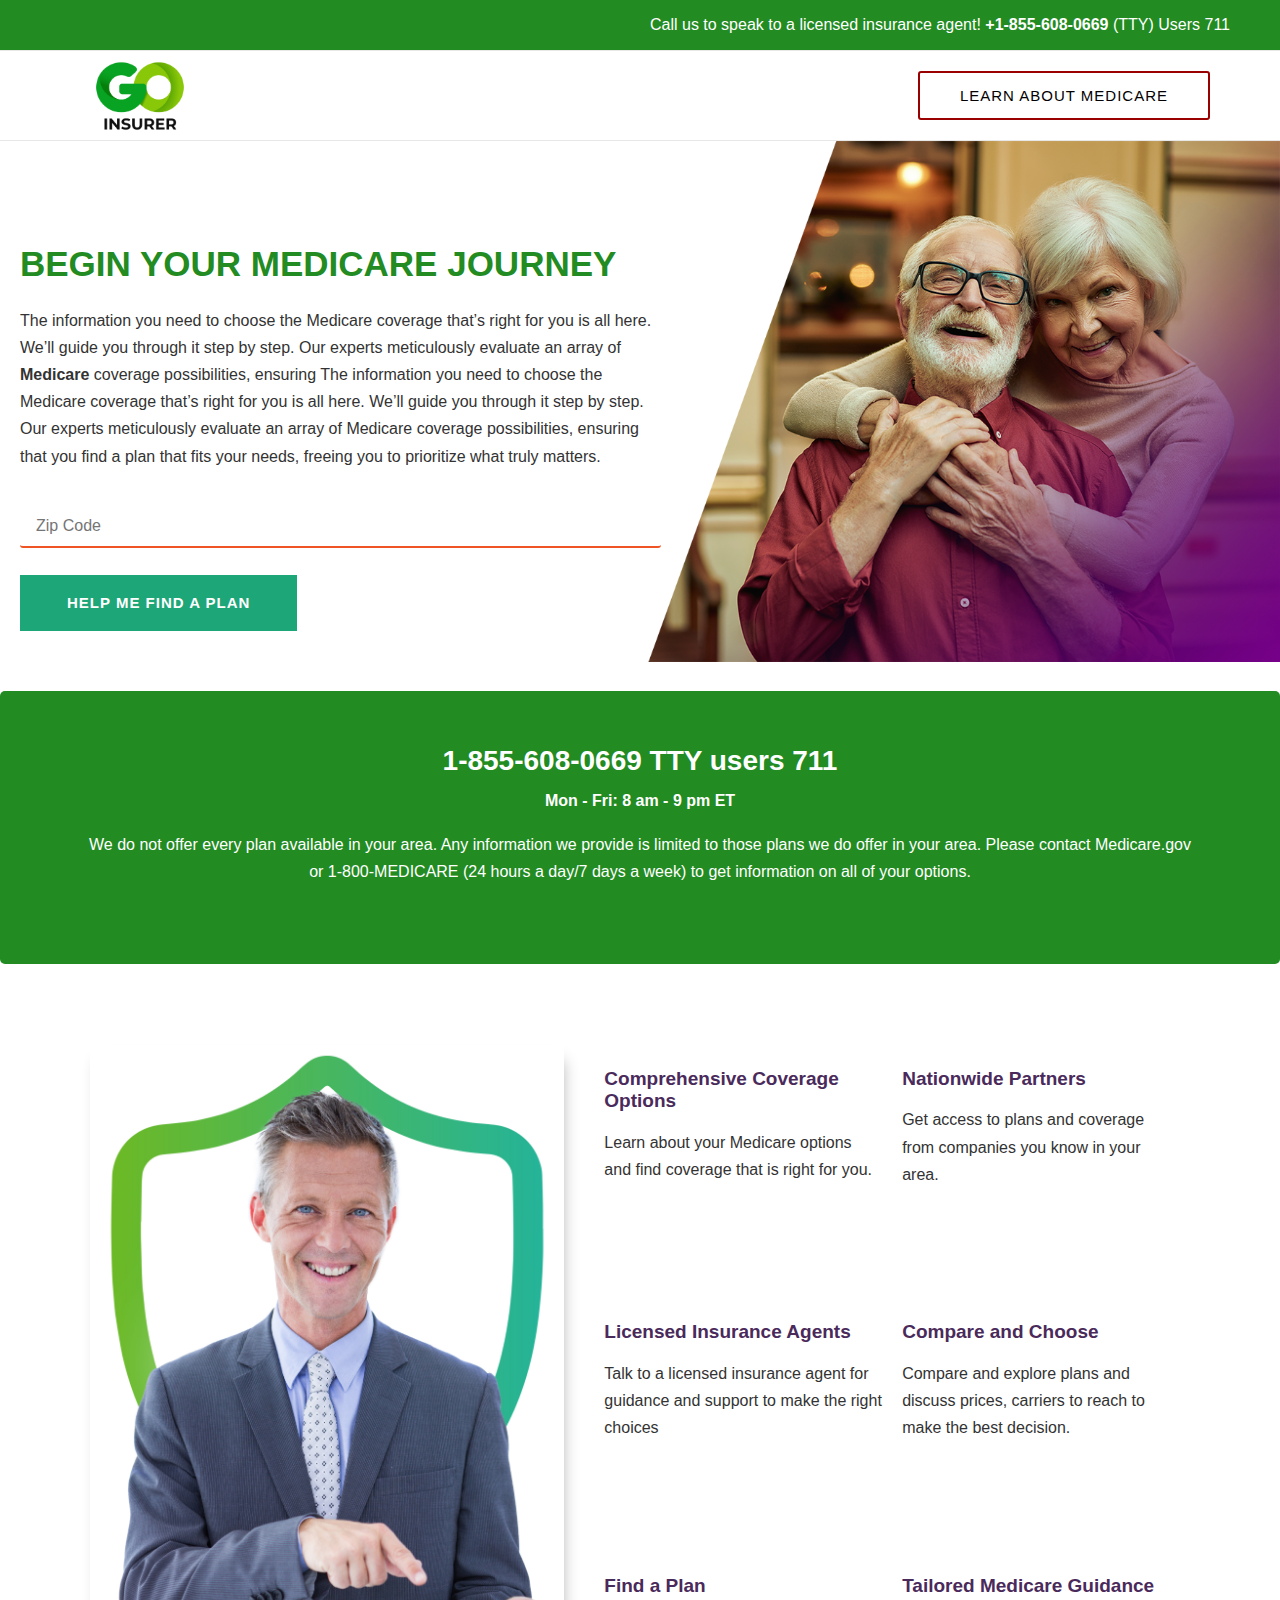
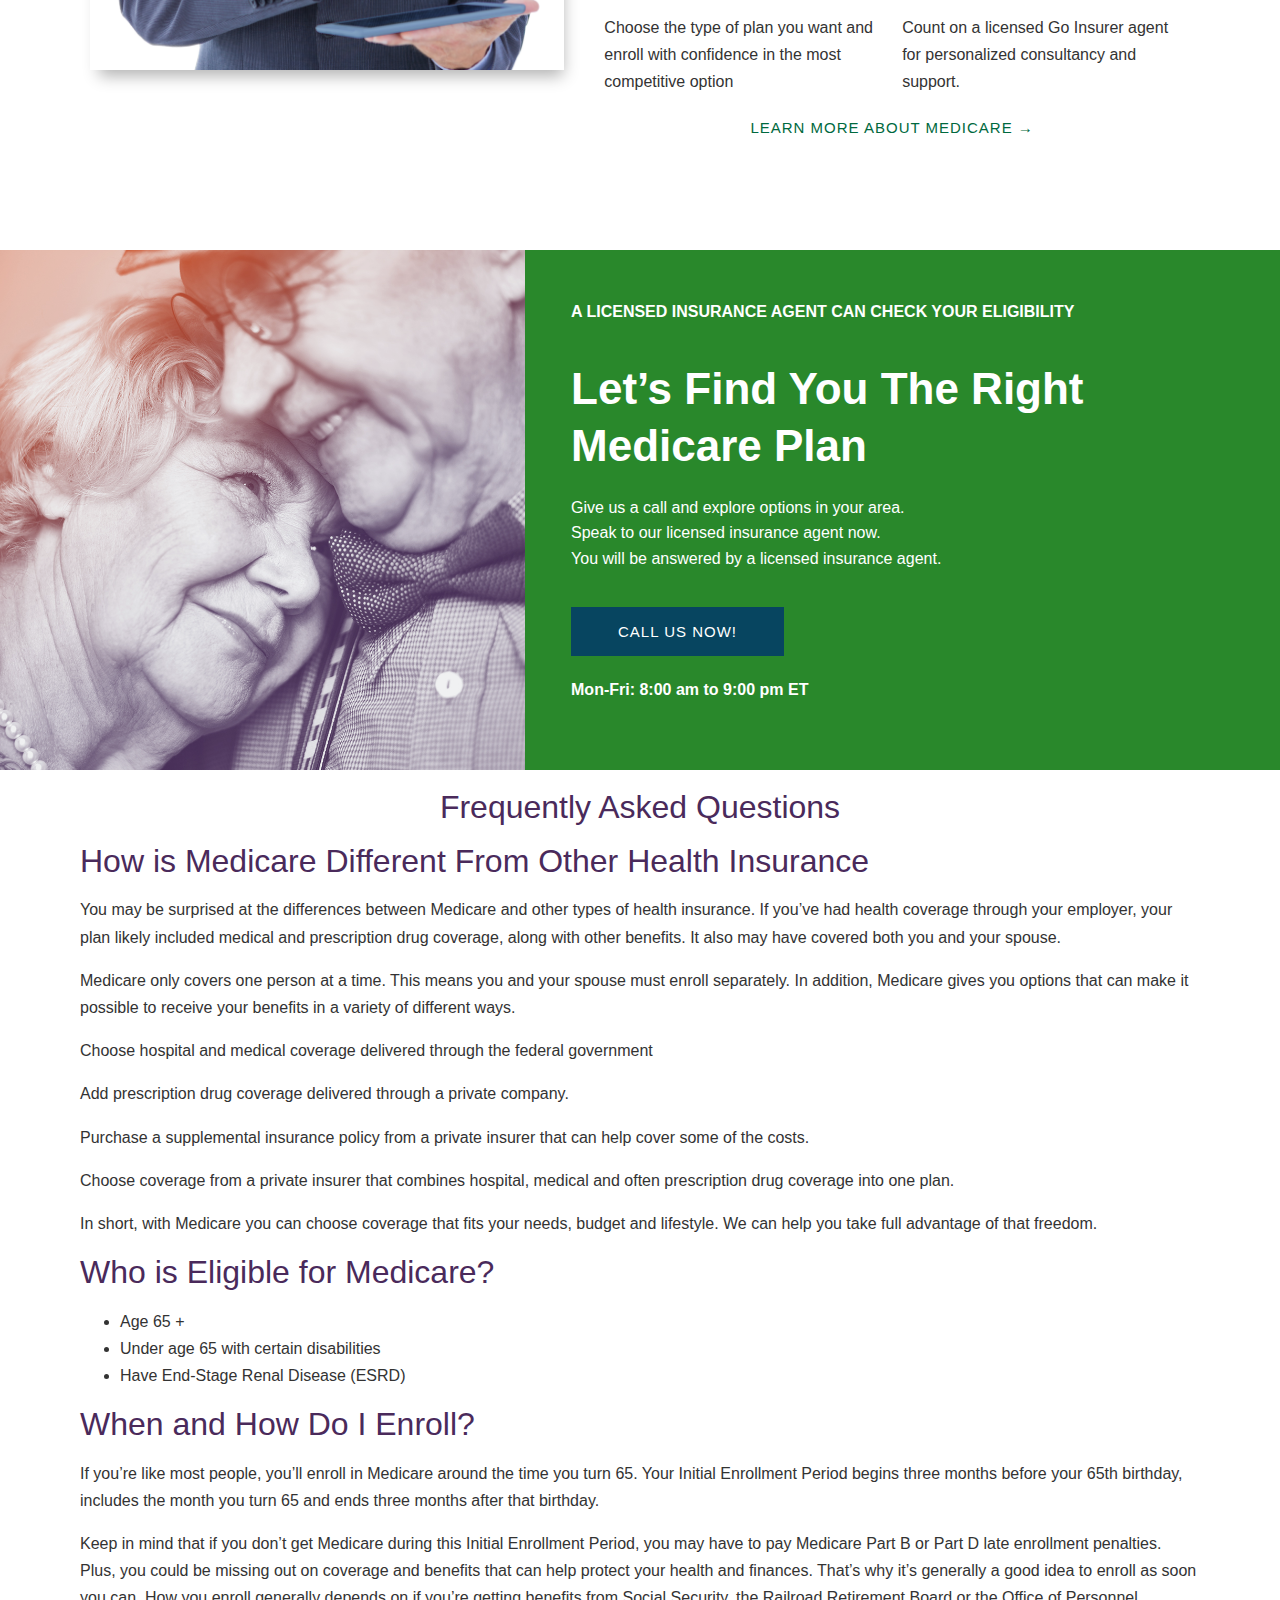
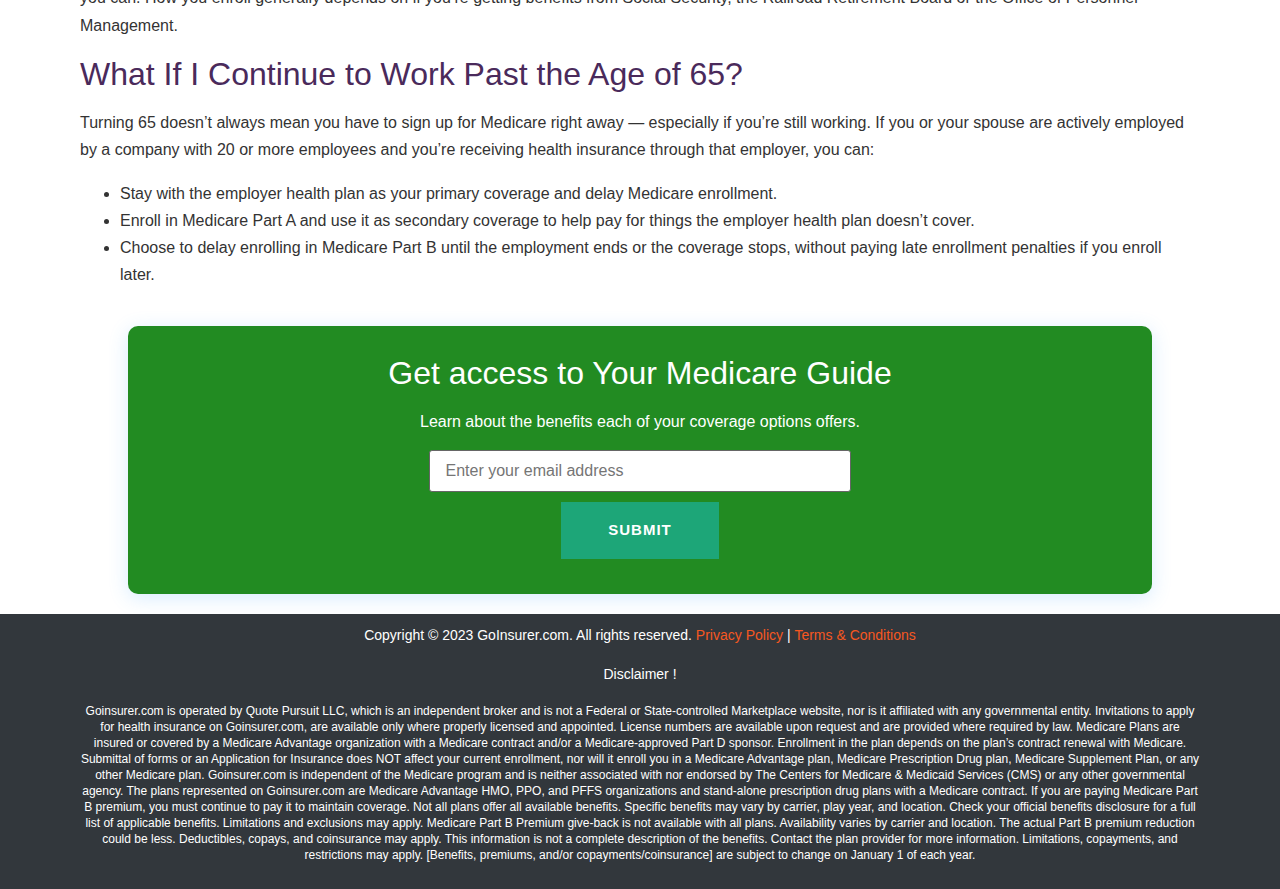
==== commit 48ea15c4: "Changes in index file removed extra cdns" ====
--- a/index.html
+++ b/index.html
@@ -453,15 +453,6 @@
 	<link rel='stylesheet' id='eael-general-css'
 		href='wp-content/plugins/essential-addons-for-elementor-lite/assets/front-end/css/view/general.min9d3a.css?ver=5.6.5'
 		media='all' />
-	<link rel='stylesheet' id='google-fonts-1-css'
-		href='https://fonts.googleapis.com/css?family=Noto+Serif%3A100%2C100italic%2C200%2C200italic%2C300%2C300italic%2C400%2C400italic%2C500%2C500italic%2C600%2C600italic%2C700%2C700italic%2C800%2C800italic%2C900%2C900italic%7CPoppins%3A100%2C100italic%2C200%2C200italic%2C300%2C300italic%2C400%2C400italic%2C500%2C500italic%2C600%2C600italic%2C700%2C700italic%2C800%2C800italic%2C900%2C900italic%7CMontserrat%3A100%2C100italic%2C200%2C200italic%2C300%2C300italic%2C400%2C400italic%2C500%2C500italic%2C600%2C600italic%2C700%2C700italic%2C800%2C800italic%2C900%2C900italic&amp;display=swap&amp;ver=6.3.1'
-		media='all' />
-	<link rel='stylesheet' id='elementor-icons-shared-0-css'
-		href='wp-content/plugins/elementor/assets/lib/font-awesome/css/fontawesome.min52d5.css?ver=5.15.3'
-		media='all' />
-	<link rel='stylesheet' id='elementor-icons-fa-solid-css'
-		href='wp-content/plugins/elementor/assets/lib/font-awesome/css/solid.min52d5.css?ver=5.15.3' media='all' />
-	<link rel="preconnect" href="https://fonts.gstatic.com/" crossorigin>
 
 	<script src='wp-includes/js/jquery/jquery.min3088.js?ver=3.7.0' id='jquery-core-js'></script>
 	<script src='wp-includes/js/jquery/jquery-migrate.min5589.js?ver=3.4.1' id='jquery-migrate-js'></script>
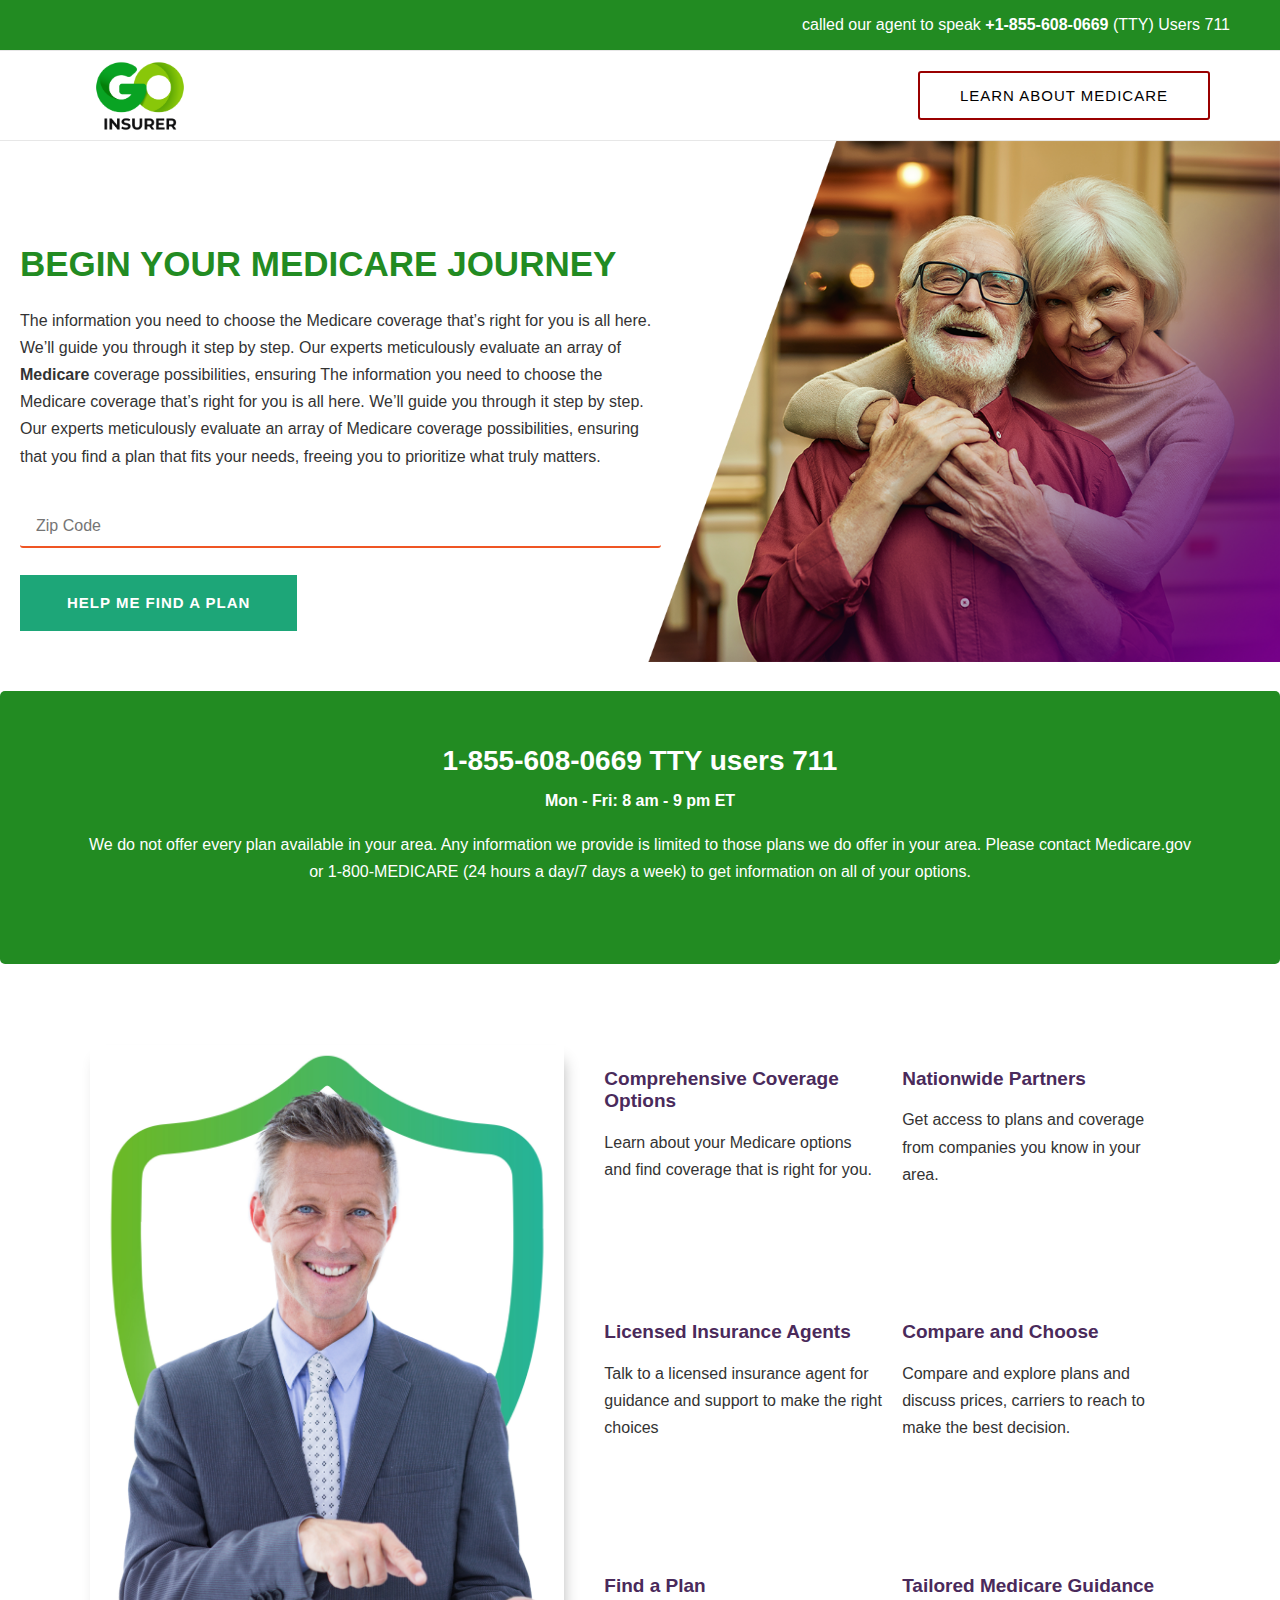
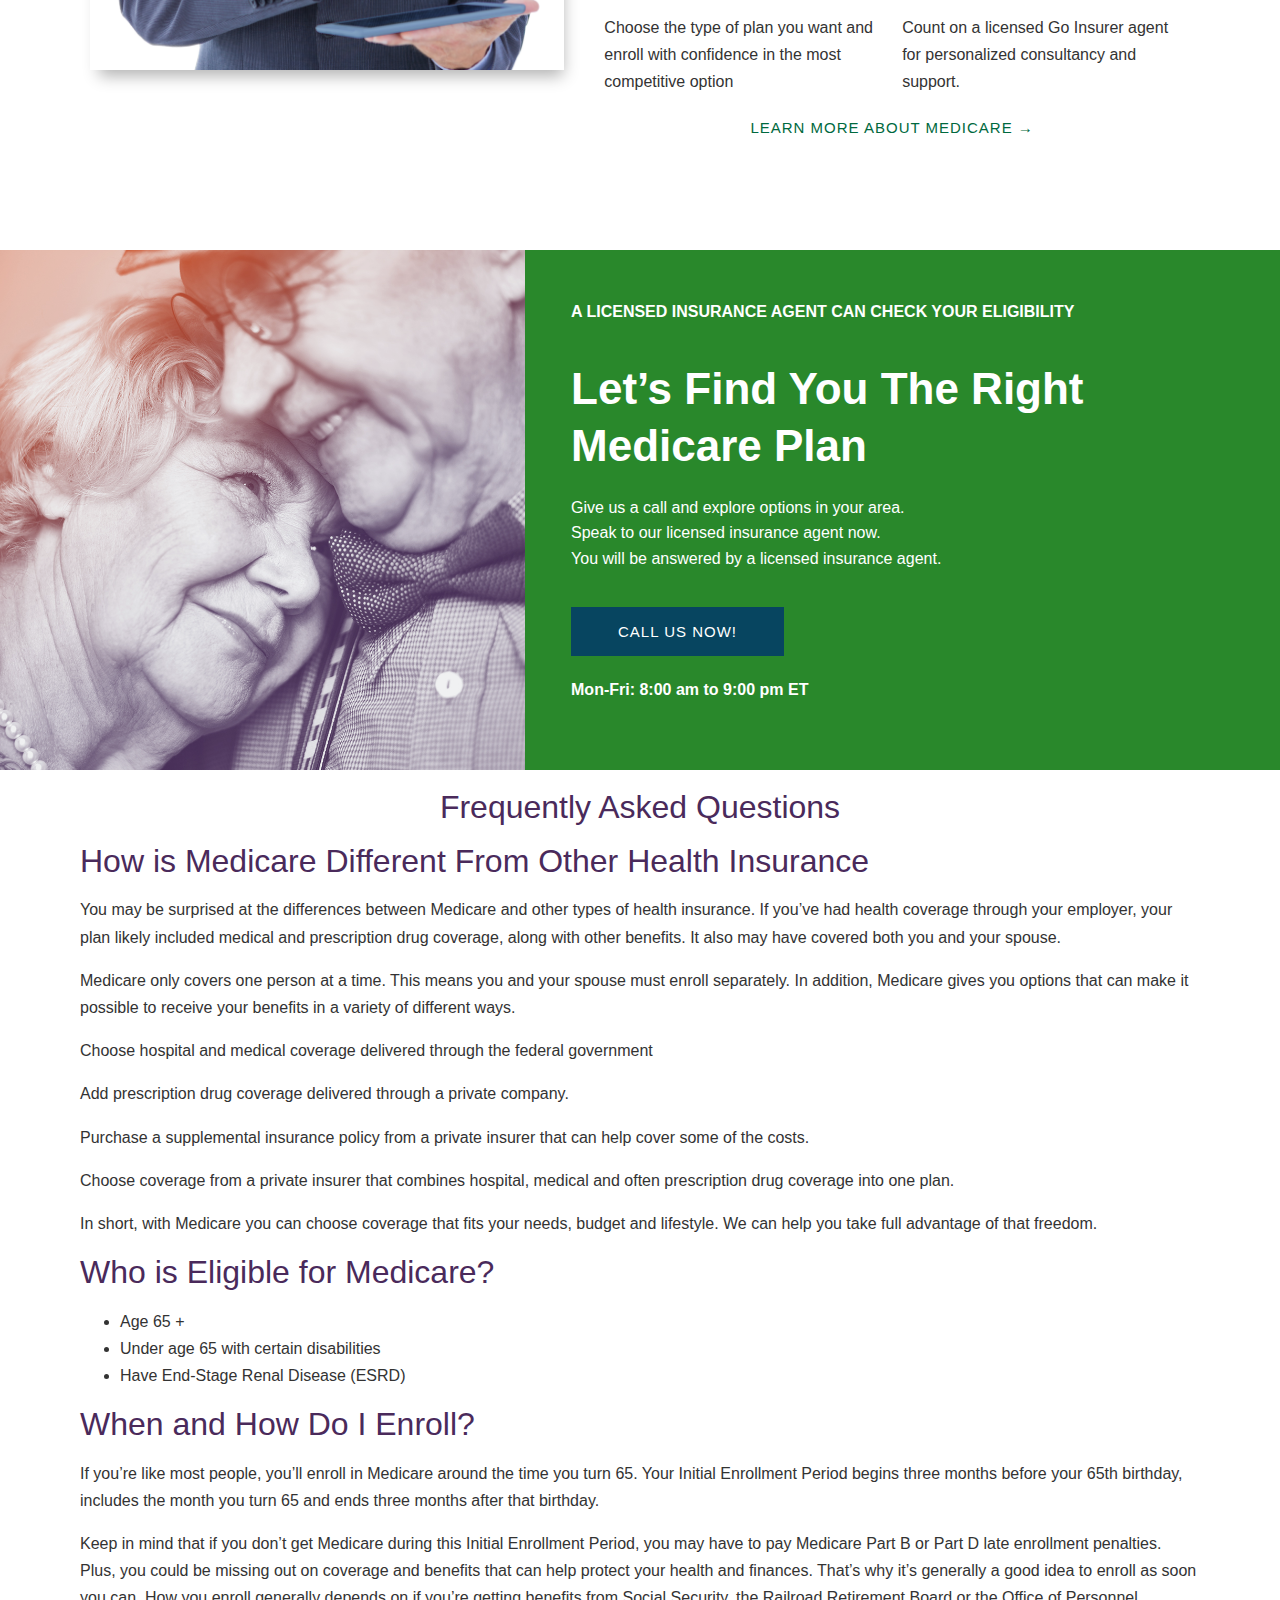
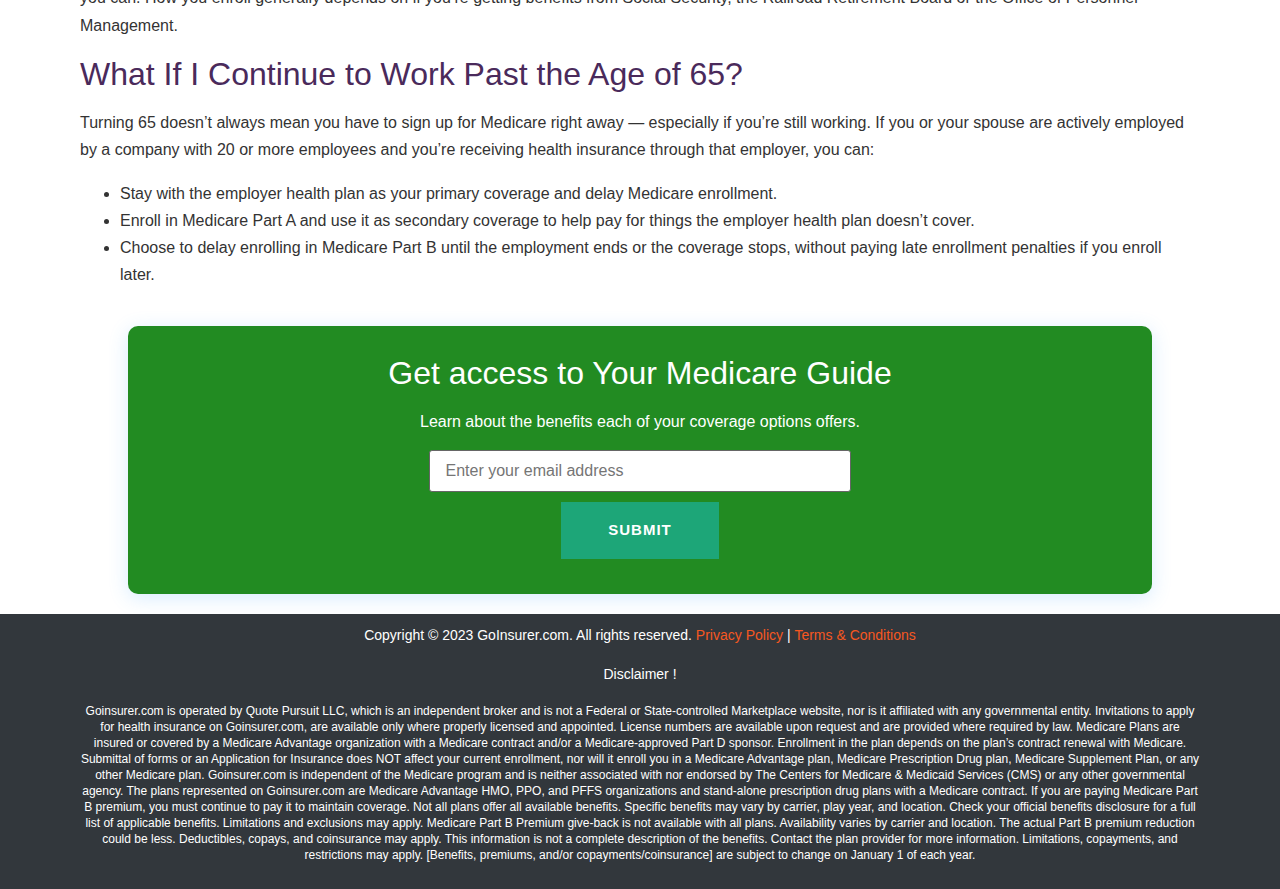
==== commit edf5d4f4: "changed tital of heading in web page" ====
--- a/index.html
+++ b/index.html
@@ -519,8 +519,7 @@
 												font-size: 59px
 											}
 										</style>
-										<div class="elementor-heading-title elementor-size-default">Call us to speak to
-											a licensed insurance agent! <b><a href="tel:+18556080669">+1-855-608-0669
+										<div class="elementor-heading-title elementor-size-default">called our agent to speak <b><a href="tel:+18556080669">+1-855-608-0669
 												</a></b> (TTY) Users 711</div>
 									</div>
 								</div>
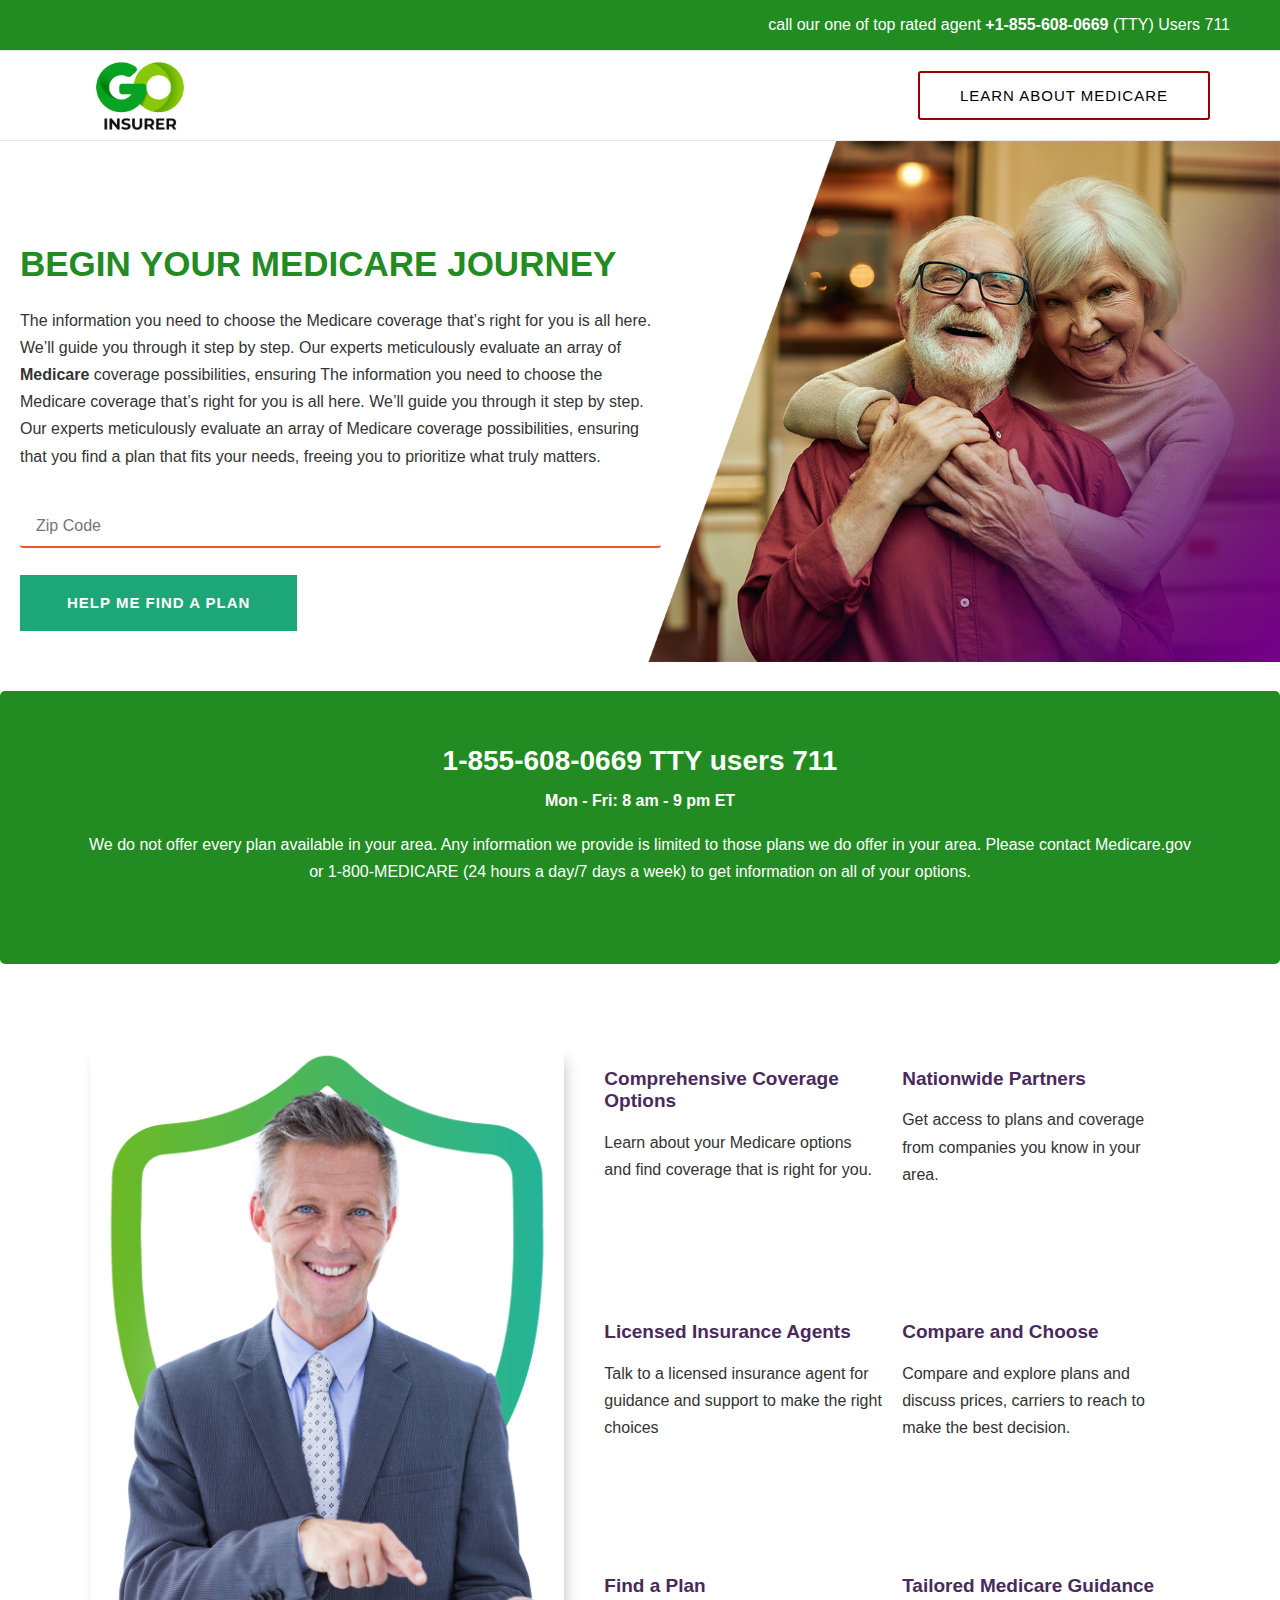
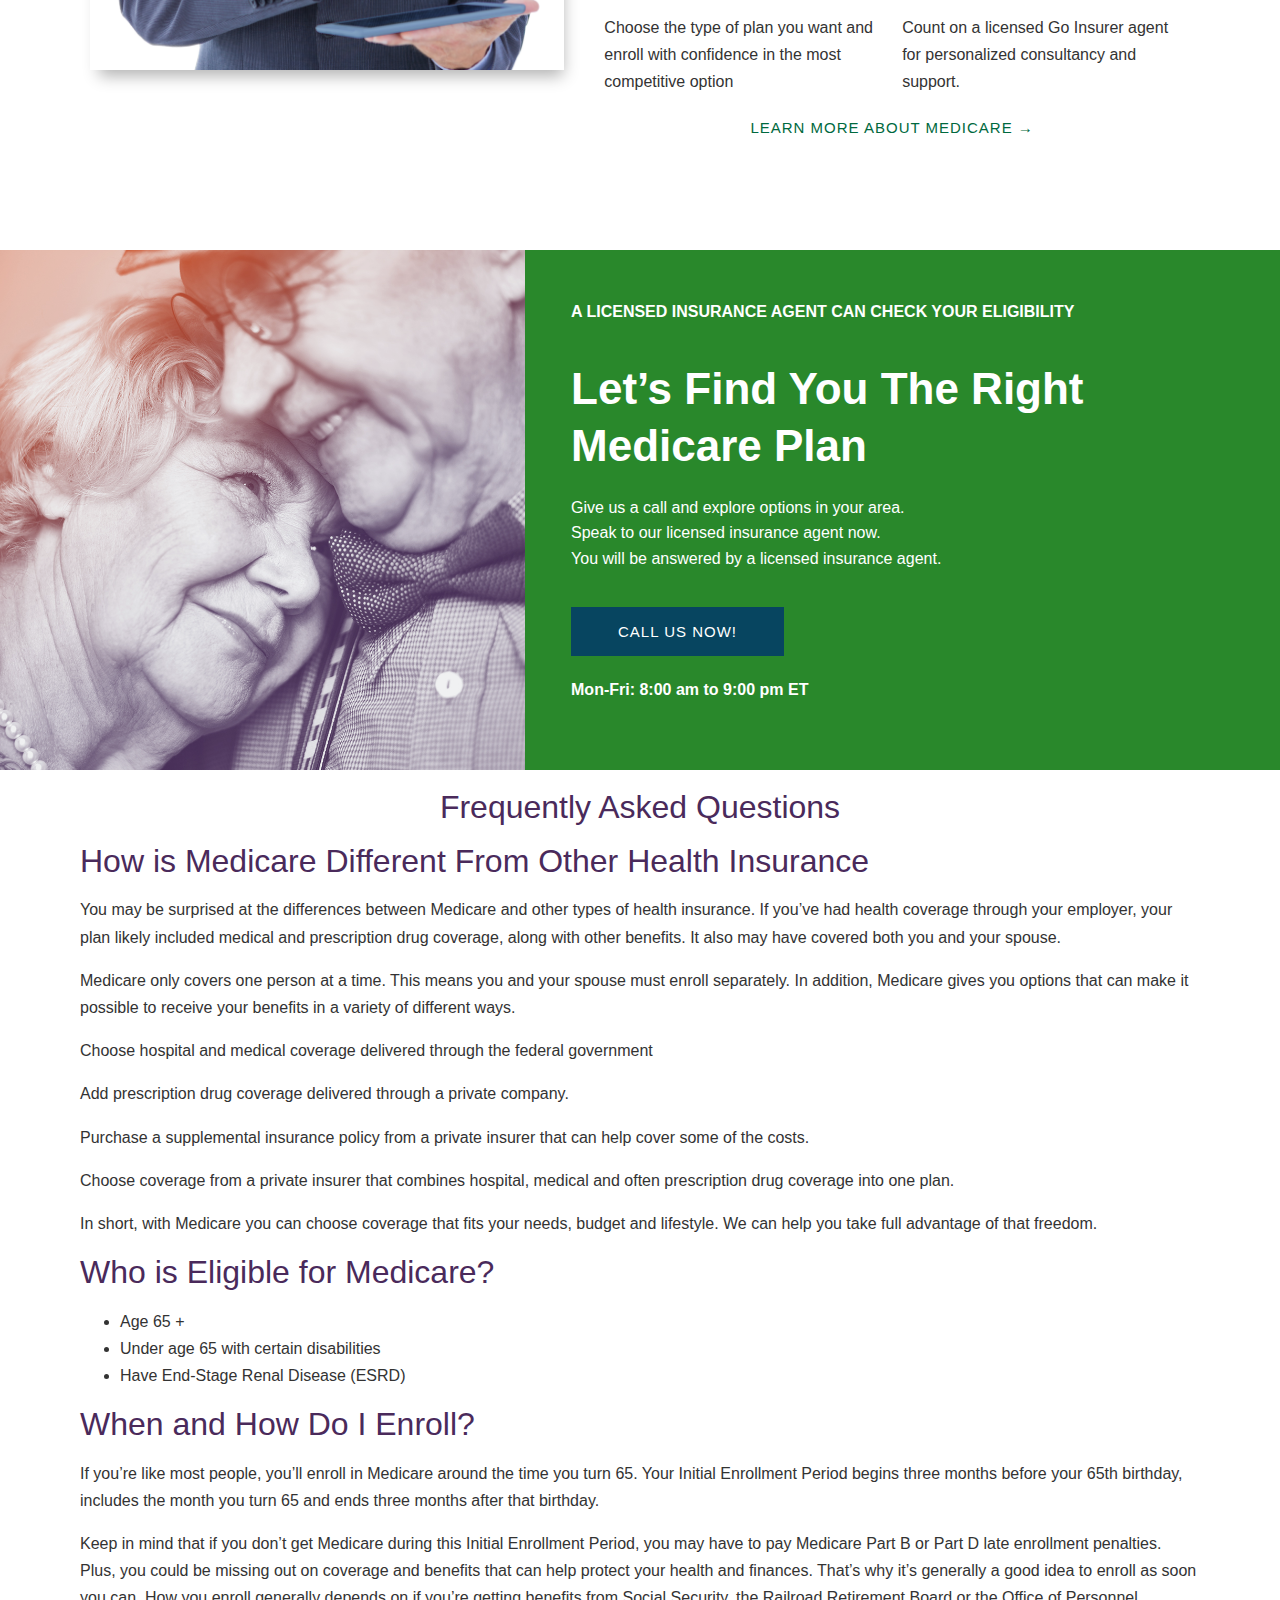
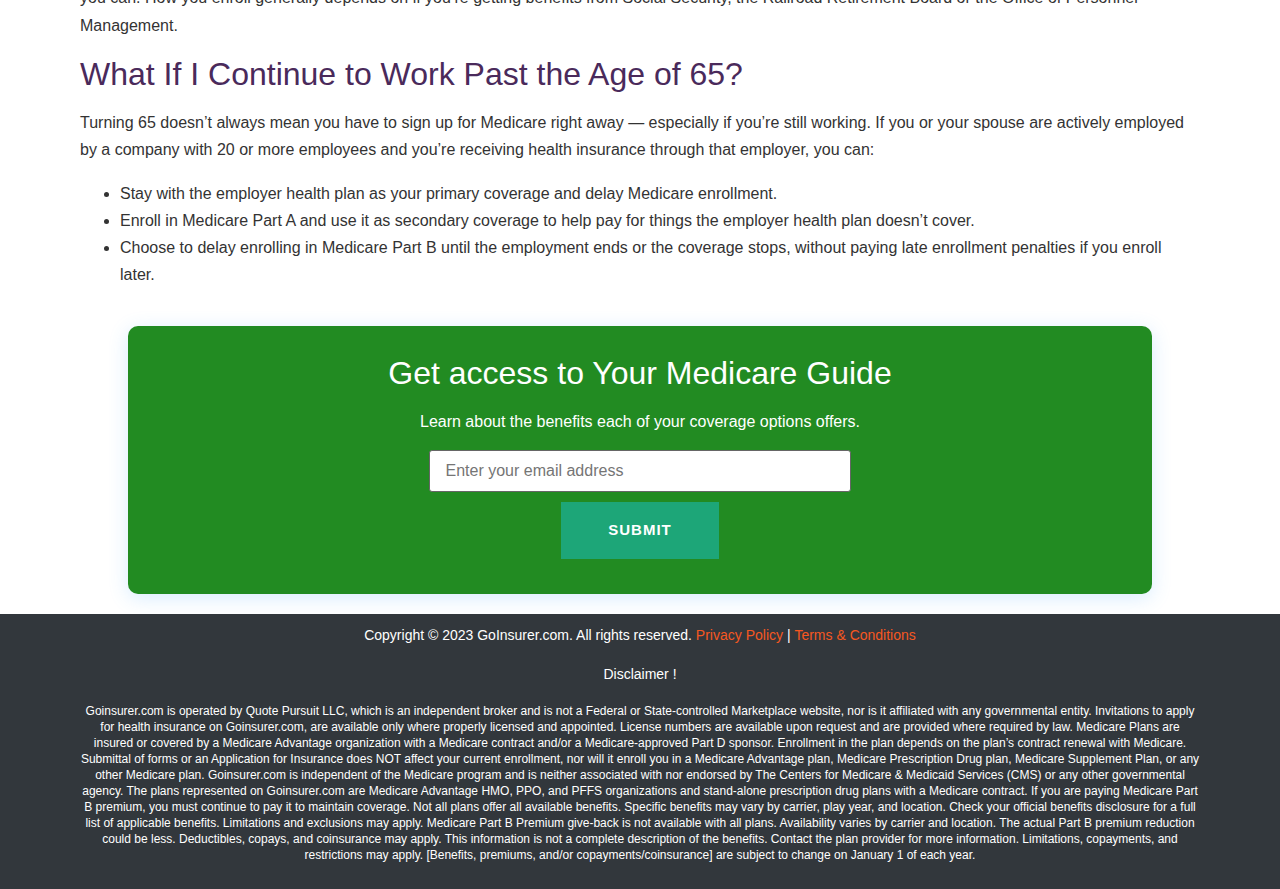
==== commit b6f9c67f: "changes in header of main pages" ====
--- a/index.html
+++ b/index.html
@@ -519,7 +519,7 @@
 												font-size: 59px
 											}
 										</style>
-										<div class="elementor-heading-title elementor-size-default">called our agent to speak <b><a href="tel:+18556080669">+1-855-608-0669
+										<div class="elementor-heading-title elementor-size-default">call our one of top rated agent <b><a href="tel:+18556080669">+1-855-608-0669
 												</a></b> (TTY) Users 711</div>
 									</div>
 								</div>
